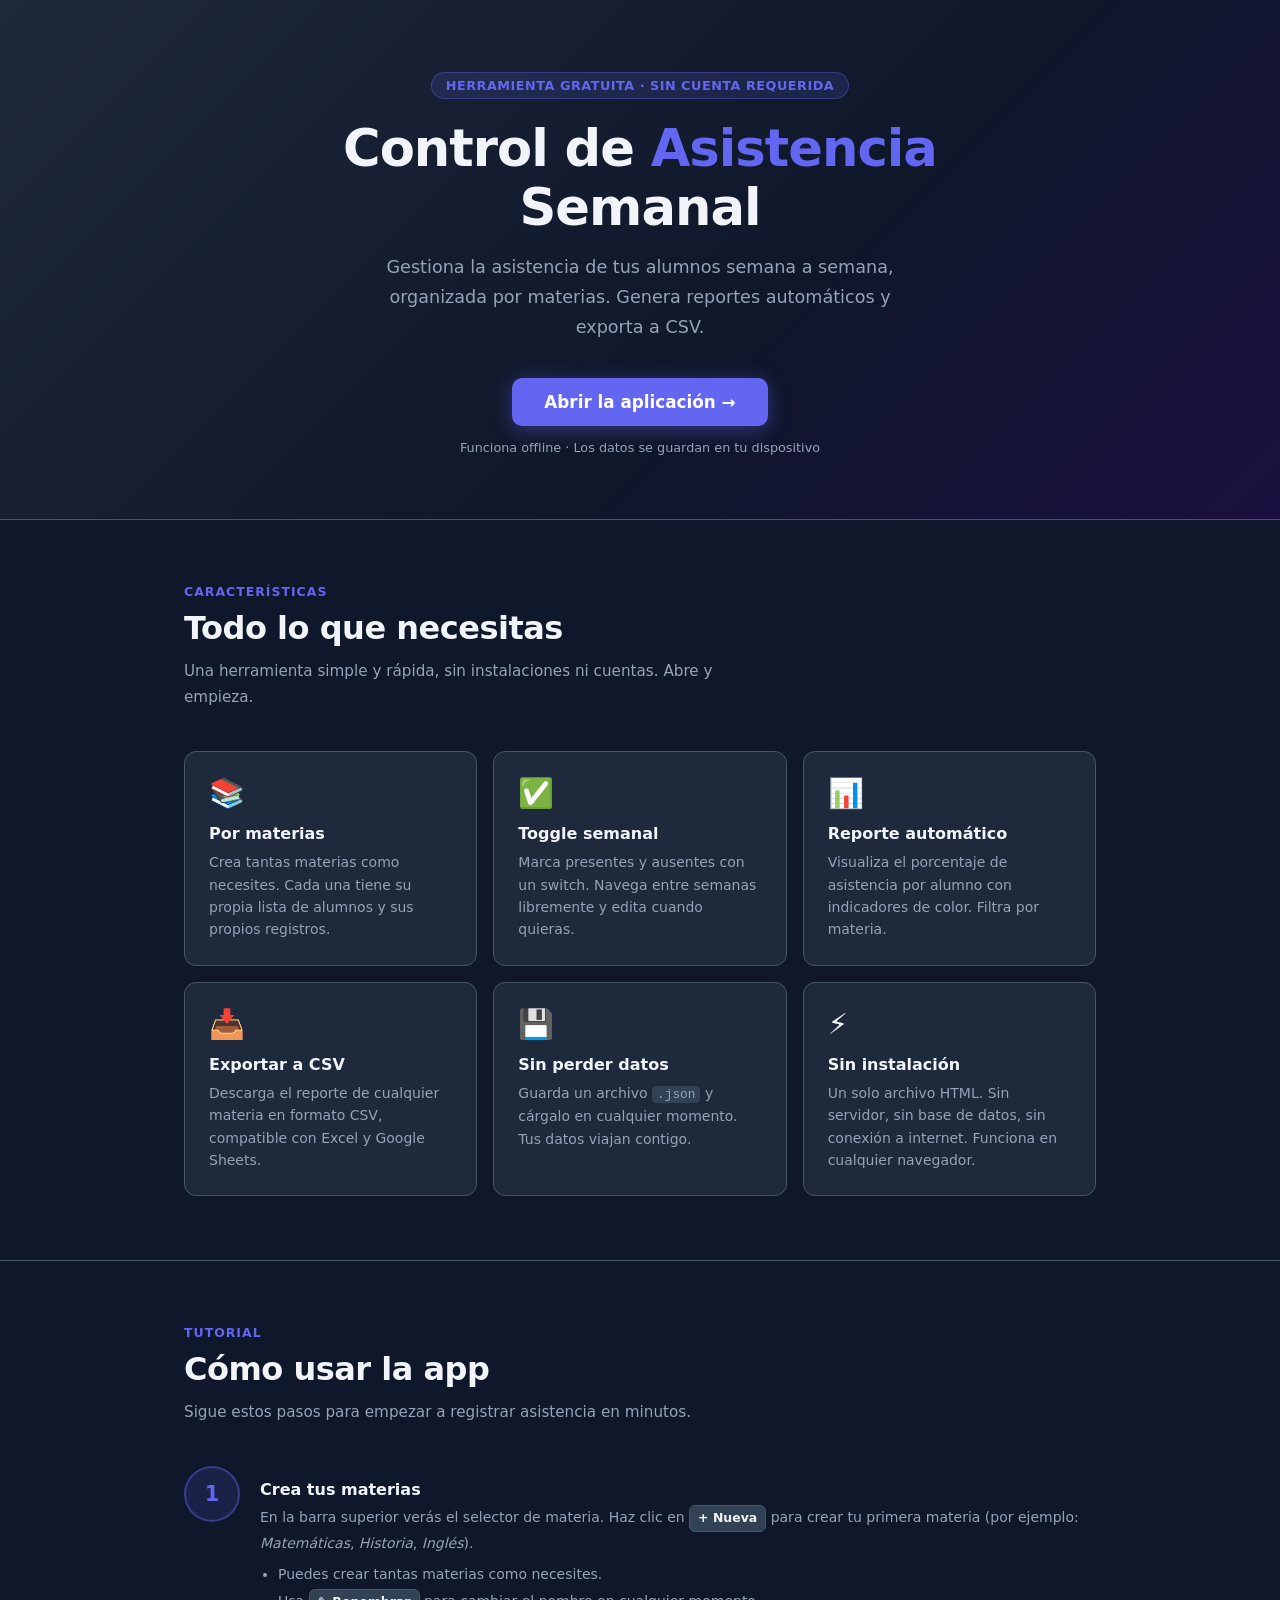
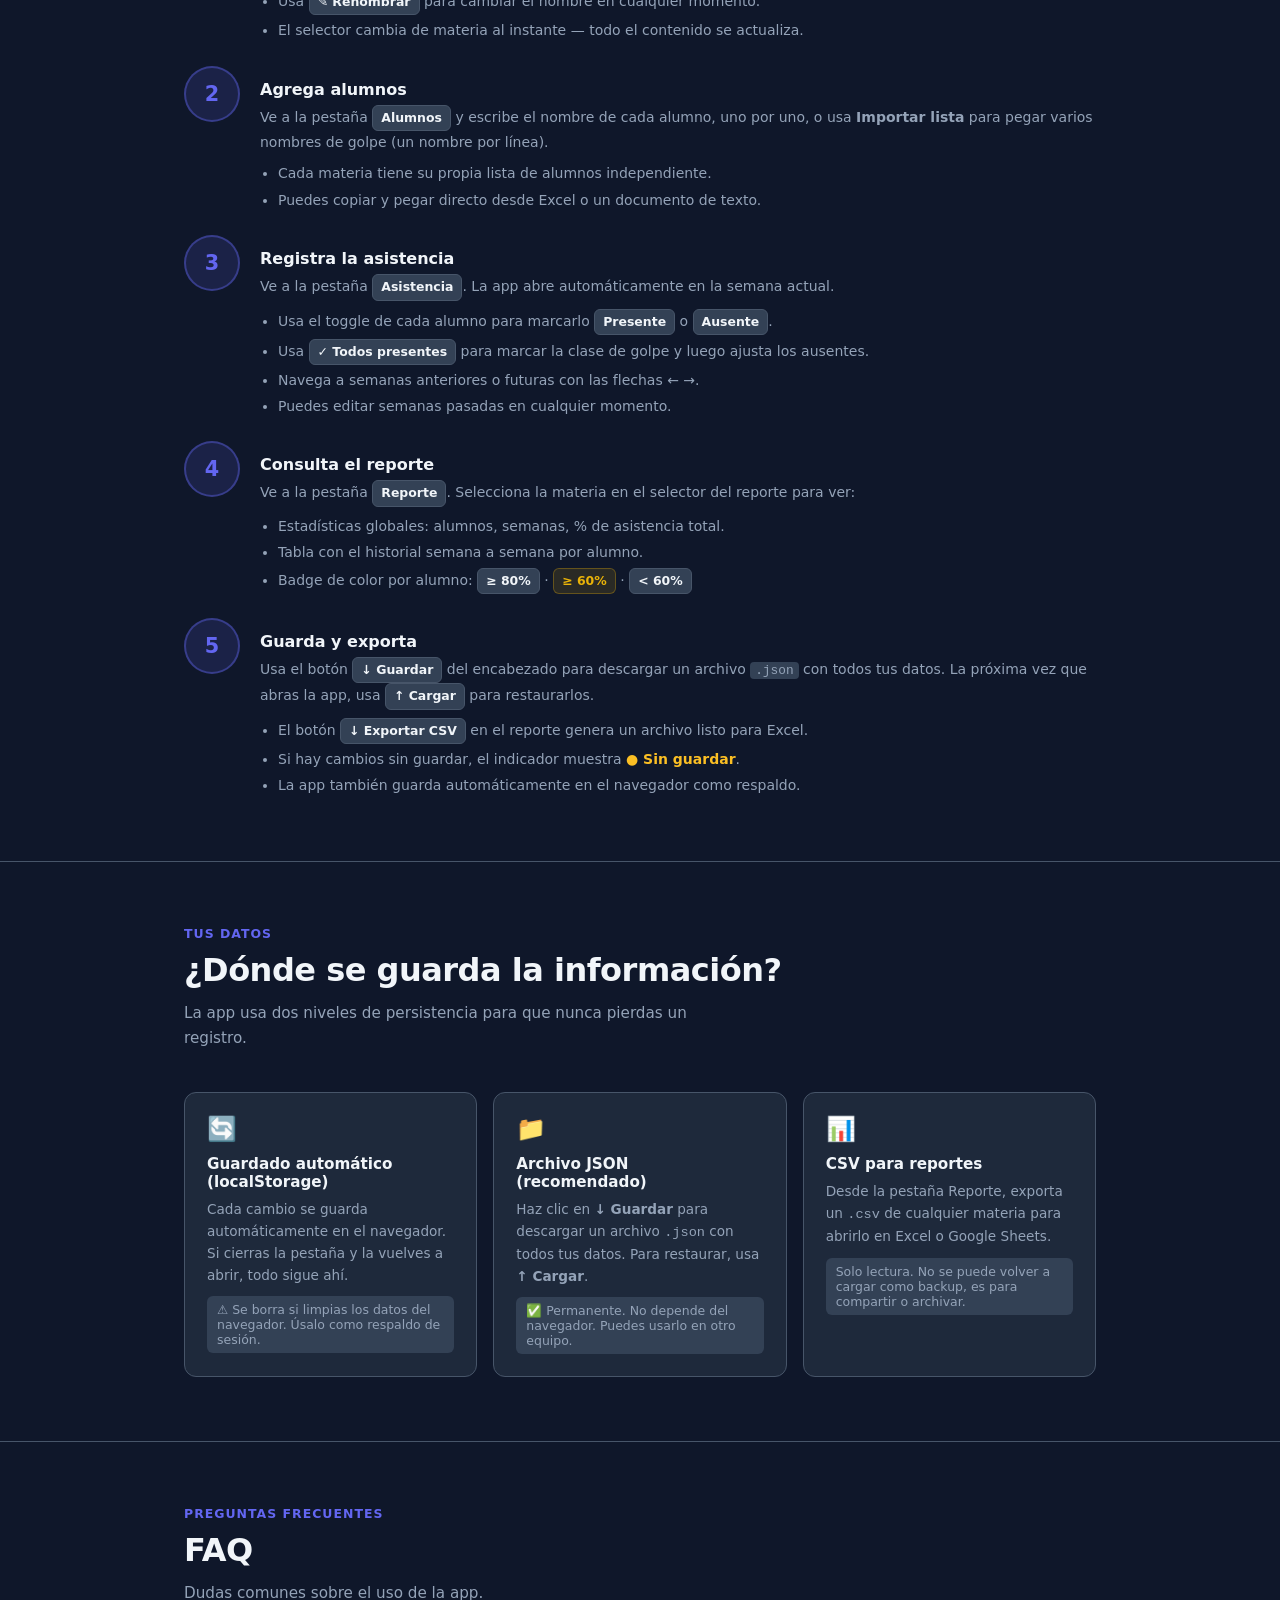
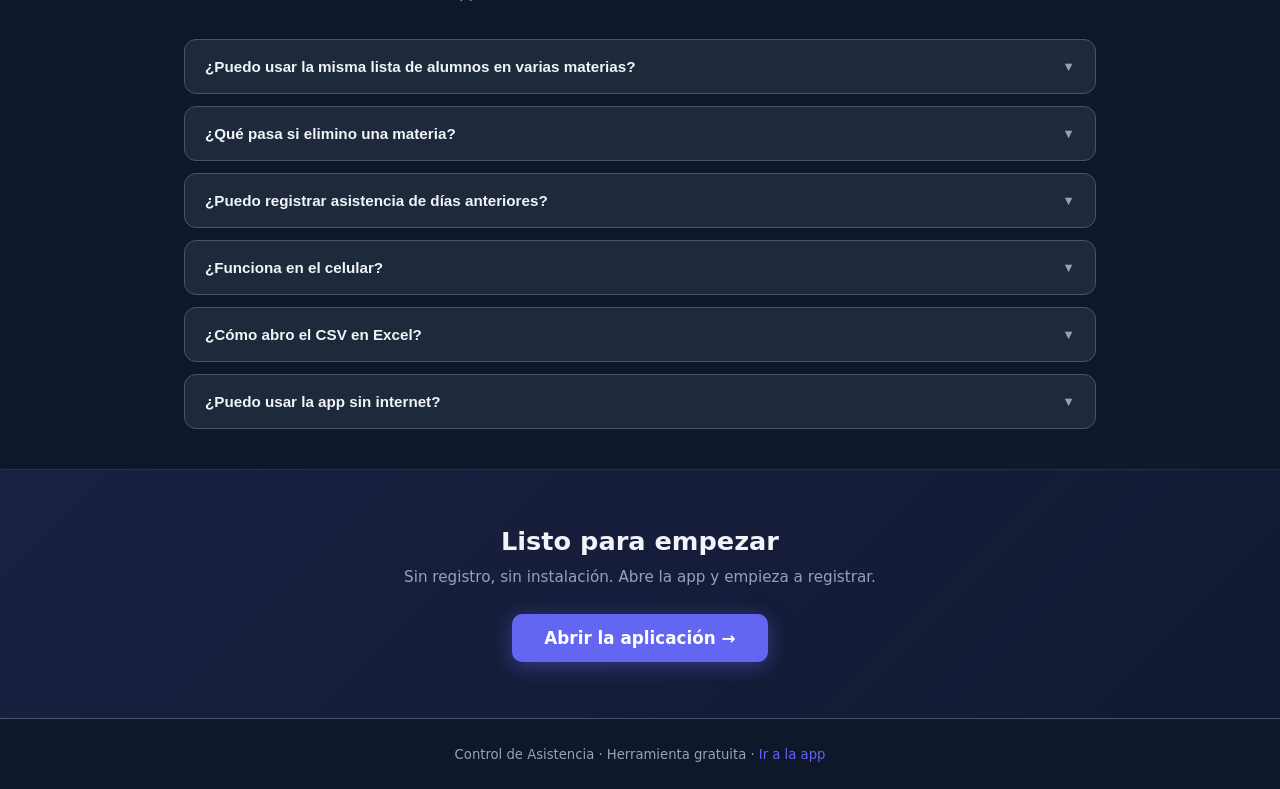
==== index.html @ a4e50aa0 "feat: landing page con tutorial de uso" ====
<!DOCTYPE html>
<html lang="es">
<head>
  <meta charset="UTF-8" />
  <meta name="viewport" content="width=device-width, initial-scale=1.0" />
  <title>Control de Asistencia · Guía de uso</title>
  <style>
    *, *::before, *::after { box-sizing: border-box; margin: 0; padding: 0; }

    :root {
      --bg: #0f172a;
      --surface: #1e293b;
      --surface2: #334155;
      --border: #475569;
      --accent: #6366f1;
      --accent-hover: #818cf8;
      --present: #22c55e;
      --absent: #ef4444;
      --text: #f1f5f9;
      --text-muted: #94a3b8;
      --radius: 12px;
    }

    body {
      font-family: 'Segoe UI', system-ui, sans-serif;
      background: var(--bg);
      color: var(--text);
      min-height: 100vh;
    }

    /* ===== HERO ===== */
    .hero {
      background: linear-gradient(135deg, #1e293b 0%, #0f172a 60%, #1a1040 100%);
      border-bottom: 1px solid var(--border);
      padding: 72px 24px 64px;
      text-align: center;
    }
    .hero-badge {
      display: inline-block;
      background: rgba(99,102,241,.15);
      border: 1px solid rgba(99,102,241,.35);
      color: var(--accent);
      font-size: .8rem;
      font-weight: 700;
      padding: 5px 14px;
      border-radius: 99px;
      letter-spacing: .5px;
      text-transform: uppercase;
      margin-bottom: 20px;
    }
    .hero h1 {
      font-size: clamp(2rem, 5vw, 3.2rem);
      font-weight: 800;
      letter-spacing: -1px;
      line-height: 1.15;
      margin-bottom: 16px;
    }
    .hero h1 span { color: var(--accent); }
    .hero p {
      font-size: 1.1rem;
      color: var(--text-muted);
      max-width: 540px;
      margin: 0 auto 36px;
      line-height: 1.7;
    }
    .hero-cta {
      display: inline-flex;
      align-items: center;
      gap: 10px;
      background: var(--accent);
      color: #fff;
      font-size: 1.05rem;
      font-weight: 700;
      padding: 14px 32px;
      border-radius: 10px;
      text-decoration: none;
      transition: background .15s, transform .15s;
      box-shadow: 0 4px 20px rgba(99,102,241,.4);
    }
    .hero-cta:hover { background: var(--accent-hover); transform: translateY(-2px); }
    .hero-sub {
      display: block;
      margin-top: 14px;
      font-size: .8rem;
      color: var(--text-muted);
    }

    /* ===== FEATURES ===== */
    .section {
      max-width: 960px;
      margin: 0 auto;
      padding: 64px 24px;
    }
    .section-label {
      font-size: .78rem;
      font-weight: 700;
      color: var(--accent);
      text-transform: uppercase;
      letter-spacing: 1px;
      margin-bottom: 10px;
    }
    .section h2 {
      font-size: clamp(1.4rem, 3vw, 2rem);
      font-weight: 800;
      letter-spacing: -.5px;
      margin-bottom: 12px;
    }
    .section > p {
      color: var(--text-muted);
      font-size: .95rem;
      max-width: 560px;
      line-height: 1.7;
      margin-bottom: 40px;
    }

    .features-grid {
      display: grid;
      grid-template-columns: repeat(auto-fit, minmax(260px, 1fr));
      gap: 16px;
    }
    .feature-card {
      background: var(--surface);
      border: 1px solid var(--border);
      border-radius: var(--radius);
      padding: 24px;
      transition: border-color .2s, transform .2s;
    }
    .feature-card:hover { border-color: var(--accent); transform: translateY(-3px); }
    .feature-icon {
      font-size: 1.8rem;
      margin-bottom: 14px;
    }
    .feature-card h3 { font-size: 1rem; font-weight: 700; margin-bottom: 8px; }
    .feature-card p  { font-size: .875rem; color: var(--text-muted); line-height: 1.6; }

    /* ===== TUTORIAL STEPS ===== */
    .divider {
      border: none;
      border-top: 1px solid var(--border);
    }
    .steps { display: flex; flex-direction: column; gap: 24px; }
    .step {
      display: grid;
      grid-template-columns: 56px 1fr;
      gap: 20px;
      align-items: start;
    }
    .step-num {
      width: 56px;
      height: 56px;
      border-radius: 50%;
      background: rgba(99,102,241,.15);
      border: 2px solid rgba(99,102,241,.4);
      display: flex;
      align-items: center;
      justify-content: center;
      font-size: 1.3rem;
      font-weight: 800;
      color: var(--accent);
      flex-shrink: 0;
    }
    .step-content h3 { font-size: 1rem; font-weight: 700; margin-bottom: 6px; padding-top: 14px; }
    .step-content p  { font-size: .875rem; color: var(--text-muted); line-height: 1.65; }
    .step-content ul { margin-top: 8px; padding-left: 18px; display: flex; flex-direction: column; gap: 4px; }
    .step-content li { font-size: .875rem; color: var(--text-muted); line-height: 1.6; }
    .step-content .tag {
      display: inline-block;
      background: var(--surface2);
      border: 1px solid var(--border);
      border-radius: 6px;
      padding: 2px 8px;
      font-size: .78rem;
      font-weight: 700;
      color: var(--text);
    }
    .tag-green  { background: rgba(34,197,94,.12);  border-color: rgba(34,197,94,.3);  color: var(--present); }
    .tag-red    { background: rgba(239,68,68,.12);  border-color: rgba(239,68,68,.3);  color: var(--absent); }
    .tag-purple { background: rgba(99,102,241,.12); border-color: rgba(99,102,241,.3); color: var(--accent); }

    /* ===== PERSISTENCIA ===== */
    .persist-grid {
      display: grid;
      grid-template-columns: repeat(auto-fit, minmax(240px, 1fr));
      gap: 16px;
      margin-top: 0;
    }
    .persist-card {
      background: var(--surface);
      border: 1px solid var(--border);
      border-radius: var(--radius);
      padding: 22px;
    }
    .persist-card .icon { font-size: 1.5rem; margin-bottom: 12px; }
    .persist-card h3 { font-size: .95rem; font-weight: 700; margin-bottom: 8px; }
    .persist-card p  { font-size: .85rem; color: var(--text-muted); line-height: 1.6; }
    .persist-card .note {
      margin-top: 10px;
      font-size: .78rem;
      color: var(--text-muted);
      background: var(--surface2);
      border-radius: 6px;
      padding: 6px 10px;
    }

    /* ===== FAQ ===== */
    .faq { display: flex; flex-direction: column; gap: 12px; }
    .faq-item {
      background: var(--surface);
      border: 1px solid var(--border);
      border-radius: var(--radius);
      overflow: hidden;
    }
    .faq-q {
      width: 100%;
      background: none;
      border: none;
      color: var(--text);
      font-size: .95rem;
      font-weight: 600;
      padding: 18px 20px;
      text-align: left;
      cursor: pointer;
      display: flex;
      justify-content: space-between;
      align-items: center;
      gap: 12px;
    }
    .faq-q:hover { background: var(--surface2); }
    .faq-q .arrow { color: var(--text-muted); font-size: .8rem; transition: transform .2s; flex-shrink: 0; }
    .faq-item.open .faq-q .arrow { transform: rotate(180deg); }
    .faq-a {
      display: none;
      padding: 0 20px 18px;
      font-size: .875rem;
      color: var(--text-muted);
      line-height: 1.7;
      border-top: 1px solid var(--border);
      padding-top: 14px;
    }
    .faq-item.open .faq-a { display: block; }

    /* ===== FOOTER ===== */
    footer {
      border-top: 1px solid var(--border);
      padding: 28px 24px;
      text-align: center;
      font-size: .825rem;
      color: var(--text-muted);
    }
    footer a { color: var(--accent); text-decoration: none; }
    footer a:hover { text-decoration: underline; }

    /* ===== CTA BOTTOM ===== */
    .cta-bottom {
      background: linear-gradient(135deg, rgba(99,102,241,.12) 0%, rgba(99,102,241,.04) 100%);
      border-top: 1px solid rgba(99,102,241,.2);
      padding: 56px 24px;
      text-align: center;
    }
    .cta-bottom h2 { font-size: 1.6rem; font-weight: 800; margin-bottom: 12px; }
    .cta-bottom p  { color: var(--text-muted); margin-bottom: 28px; font-size: .95rem; }

    @media (max-width: 600px) {
      .step { grid-template-columns: 44px 1fr; gap: 14px; }
      .step-num { width: 44px; height: 44px; font-size: 1.1rem; }
    }
  </style>
</head>
<body>

<!-- ===== HERO ===== -->
<section class="hero">
  <div class="hero-badge">Herramienta gratuita · Sin cuenta requerida</div>
  <h1>Control de <span>Asistencia</span><br>Semanal</h1>
  <p>Gestiona la asistencia de tus alumnos semana a semana, organizada por materias. Genera reportes automáticos y exporta a CSV.</p>
  <a href="asistencia.html" class="hero-cta">
    Abrir la aplicación →
  </a>
  <span class="hero-sub">Funciona offline · Los datos se guardan en tu dispositivo</span>
</section>

<!-- ===== CARACTERÍSTICAS ===== -->
<section class="section">
  <div class="section-label">Características</div>
  <h2>Todo lo que necesitas</h2>
  <p>Una herramienta simple y rápida, sin instalaciones ni cuentas. Abre y empieza.</p>

  <div class="features-grid">
    <div class="feature-card">
      <div class="feature-icon">📚</div>
      <h3>Por materias</h3>
      <p>Crea tantas materias como necesites. Cada una tiene su propia lista de alumnos y sus propios registros.</p>
    </div>
    <div class="feature-card">
      <div class="feature-icon">✅</div>
      <h3>Toggle semanal</h3>
      <p>Marca presentes y ausentes con un switch. Navega entre semanas libremente y edita cuando quieras.</p>
    </div>
    <div class="feature-card">
      <div class="feature-icon">📊</div>
      <h3>Reporte automático</h3>
      <p>Visualiza el porcentaje de asistencia por alumno con indicadores de color. Filtra por materia.</p>
    </div>
    <div class="feature-card">
      <div class="feature-icon">📥</div>
      <h3>Exportar a CSV</h3>
      <p>Descarga el reporte de cualquier materia en formato CSV, compatible con Excel y Google Sheets.</p>
    </div>
    <div class="feature-card">
      <div class="feature-icon">💾</div>
      <h3>Sin perder datos</h3>
      <p>Guarda un archivo <code style="font-size:.8rem;background:var(--surface2);padding:1px 5px;border-radius:4px">.json</code> y cárgalo en cualquier momento. Tus datos viajan contigo.</p>
    </div>
    <div class="feature-card">
      <div class="feature-icon">⚡</div>
      <h3>Sin instalación</h3>
      <p>Un solo archivo HTML. Sin servidor, sin base de datos, sin conexión a internet. Funciona en cualquier navegador.</p>
    </div>
  </div>
</section>

<hr class="divider" />

<!-- ===== TUTORIAL ===== -->
<section class="section">
  <div class="section-label">Tutorial</div>
  <h2>Cómo usar la app</h2>
  <p>Sigue estos pasos para empezar a registrar asistencia en minutos.</p>

  <div class="steps">

    <div class="step">
      <div class="step-num">1</div>
      <div class="step-content">
        <h3>Crea tus materias</h3>
        <p>
          En la barra superior verás el selector de materia. Haz clic en
          <span class="tag tag-purple">+ Nueva</span> para crear tu primera materia
          (por ejemplo: <em>Matemáticas</em>, <em>Historia</em>, <em>Inglés</em>).
        </p>
        <ul>
          <li>Puedes crear tantas materias como necesites.</li>
          <li>Usa <span class="tag">✎ Renombrar</span> para cambiar el nombre en cualquier momento.</li>
          <li>El selector cambia de materia al instante — todo el contenido se actualiza.</li>
        </ul>
      </div>
    </div>

    <div class="step">
      <div class="step-num">2</div>
      <div class="step-content">
        <h3>Agrega alumnos</h3>
        <p>
          Ve a la pestaña <span class="tag">Alumnos</span> y escribe el nombre de
          cada alumno, uno por uno, o usa <strong>Importar lista</strong> para
          pegar varios nombres de golpe (un nombre por línea).
        </p>
        <ul>
          <li>Cada materia tiene su propia lista de alumnos independiente.</li>
          <li>Puedes copiar y pegar directo desde Excel o un documento de texto.</li>
        </ul>
      </div>
    </div>

    <div class="step">
      <div class="step-num">3</div>
      <div class="step-content">
        <h3>Registra la asistencia</h3>
        <p>
          Ve a la pestaña <span class="tag">Asistencia</span>. La app abre
          automáticamente en la semana actual.
        </p>
        <ul>
          <li>Usa el toggle de cada alumno para marcarlo <span class="tag tag-green">Presente</span> o <span class="tag tag-red">Ausente</span>.</li>
          <li>Usa <span class="tag tag-green">✓ Todos presentes</span> para marcar la clase de golpe y luego ajusta los ausentes.</li>
          <li>Navega a semanas anteriores o futuras con las flechas ← →.</li>
          <li>Puedes editar semanas pasadas en cualquier momento.</li>
        </ul>
      </div>
    </div>

    <div class="step">
      <div class="step-num">4</div>
      <div class="step-content">
        <h3>Consulta el reporte</h3>
        <p>
          Ve a la pestaña <span class="tag">Reporte</span>. Selecciona la materia
          en el selector del reporte para ver:
        </p>
        <ul>
          <li>Estadísticas globales: alumnos, semanas, % de asistencia total.</li>
          <li>Tabla con el historial semana a semana por alumno.</li>
          <li>Badge de color por alumno: <span class="tag tag-green">≥ 80%</span> · <span class="tag" style="background:rgba(234,179,8,.12);border-color:rgba(234,179,8,.3);color:#eab308">≥ 60%</span> · <span class="tag tag-red">&lt; 60%</span></li>
        </ul>
      </div>
    </div>

    <div class="step">
      <div class="step-num">5</div>
      <div class="step-content">
        <h3>Guarda y exporta</h3>
        <p>
          Usa el botón <span class="tag">↓ Guardar</span> del encabezado para
          descargar un archivo <code style="font-size:.8rem;background:var(--surface2);padding:1px 5px;border-radius:4px">.json</code>
          con todos tus datos. La próxima vez que abras la app, usa
          <span class="tag">↑ Cargar</span> para restaurarlos.
        </p>
        <ul>
          <li>El botón <span class="tag">↓ Exportar CSV</span> en el reporte genera un archivo listo para Excel.</li>
          <li>Si hay cambios sin guardar, el indicador muestra <span style="color:#fbbf24;font-weight:700">● Sin guardar</span>.</li>
          <li>La app también guarda automáticamente en el navegador como respaldo.</li>
        </ul>
      </div>
    </div>

  </div>
</section>

<hr class="divider" />

<!-- ===== PERSISTENCIA ===== -->
<section class="section">
  <div class="section-label">Tus datos</div>
  <h2>¿Dónde se guarda la información?</h2>
  <p>La app usa dos niveles de persistencia para que nunca pierdas un registro.</p>

  <div class="persist-grid">
    <div class="persist-card">
      <div class="icon">🔄</div>
      <h3>Guardado automático (localStorage)</h3>
      <p>Cada cambio se guarda automáticamente en el navegador. Si cierras la pestaña y la vuelves a abrir, todo sigue ahí.</p>
      <div class="note">⚠️ Se borra si limpias los datos del navegador. Úsalo como respaldo de sesión.</div>
    </div>
    <div class="persist-card">
      <div class="icon">📁</div>
      <h3>Archivo JSON (recomendado)</h3>
      <p>Haz clic en <strong>↓ Guardar</strong> para descargar un archivo <code>.json</code> con todos tus datos. Para restaurar, usa <strong>↑ Cargar</strong>.</p>
      <div class="note">✅ Permanente. No depende del navegador. Puedes usarlo en otro equipo.</div>
    </div>
    <div class="persist-card">
      <div class="icon">📊</div>
      <h3>CSV para reportes</h3>
      <p>Desde la pestaña Reporte, exporta un <code>.csv</code> de cualquier materia para abrirlo en Excel o Google Sheets.</p>
      <div class="note">Solo lectura. No se puede volver a cargar como backup, es para compartir o archivar.</div>
    </div>
  </div>
</section>

<hr class="divider" />

<!-- ===== FAQ ===== -->
<section class="section" style="padding-bottom:40px">
  <div class="section-label">Preguntas frecuentes</div>
  <h2>FAQ</h2>
  <p style="margin-bottom:32px">Dudas comunes sobre el uso de la app.</p>

  <div class="faq">
    <div class="faq-item">
      <button class="faq-q" onclick="toggleFaq(this)">
        ¿Puedo usar la misma lista de alumnos en varias materias?
        <span class="arrow">▼</span>
      </button>
      <div class="faq-a">
        No automáticamente, pero puedes copiar la lista: en la materia original ve a <strong>Alumnos</strong>, copia todos los nombres, cambia de materia y usa <strong>Importar lista</strong> para pegarlos.
      </div>
    </div>
    <div class="faq-item">
      <button class="faq-q" onclick="toggleFaq(this)">
        ¿Qué pasa si elimino una materia?
        <span class="arrow">▼</span>
      </button>
      <div class="faq-a">
        Se elimina permanentemente con todos sus alumnos y registros de asistencia. La app siempre pide confirmación antes de eliminar. Asegúrate de exportar el CSV antes si necesitas guardar los datos.
      </div>
    </div>
    <div class="faq-item">
      <button class="faq-q" onclick="toggleFaq(this)">
        ¿Puedo registrar asistencia de días anteriores?
        <span class="arrow">▼</span>
      </button>
      <div class="faq-a">
        Sí. Usa las flechas ← → para navegar a cualquier semana pasada o futura, o usa el selector de fecha <strong>"Ir a semana"</strong> para saltar directamente.
      </div>
    </div>
    <div class="faq-item">
      <button class="faq-q" onclick="toggleFaq(this)">
        ¿Funciona en el celular?
        <span class="arrow">▼</span>
      </button>
      <div class="faq-a">
        Sí, el diseño es responsivo y funciona en navegadores móviles. Para mejor experiencia se recomienda usarla en escritorio.
      </div>
    </div>
    <div class="faq-item">
      <button class="faq-q" onclick="toggleFaq(this)">
        ¿Cómo abro el CSV en Excel?
        <span class="arrow">▼</span>
      </button>
      <div class="faq-a">
        El CSV se exporta con codificación UTF-8 con BOM, que Excel detecta automáticamente. Solo abre el archivo descargado con Excel o arrástralo a una hoja de Google Sheets.
      </div>
    </div>
    <div class="faq-item">
      <button class="faq-q" onclick="toggleFaq(this)">
        ¿Puedo usar la app sin internet?
        <span class="arrow">▼</span>
      </button>
      <div class="faq-a">
        Sí. Una vez que cargues la página, funciona completamente offline. También puedes descargar el archivo <code>asistencia.html</code> y abrirlo directamente desde tu computadora sin necesidad de internet.
      </div>
    </div>
  </div>
</section>

<!-- ===== CTA BOTTOM ===== -->
<div class="cta-bottom">
  <h2>Listo para empezar</h2>
  <p>Sin registro, sin instalación. Abre la app y empieza a registrar.</p>
  <a href="asistencia.html" class="hero-cta">
    Abrir la aplicación →
  </a>
</div>

<!-- ===== FOOTER ===== -->
<footer>
  <p>Control de Asistencia · Herramienta gratuita · <a href="asistencia.html">Ir a la app</a></p>
</footer>

<script>
  function toggleFaq(btn) {
    btn.closest('.faq-item').classList.toggle('open');
  }
</script>
</body>
</html>
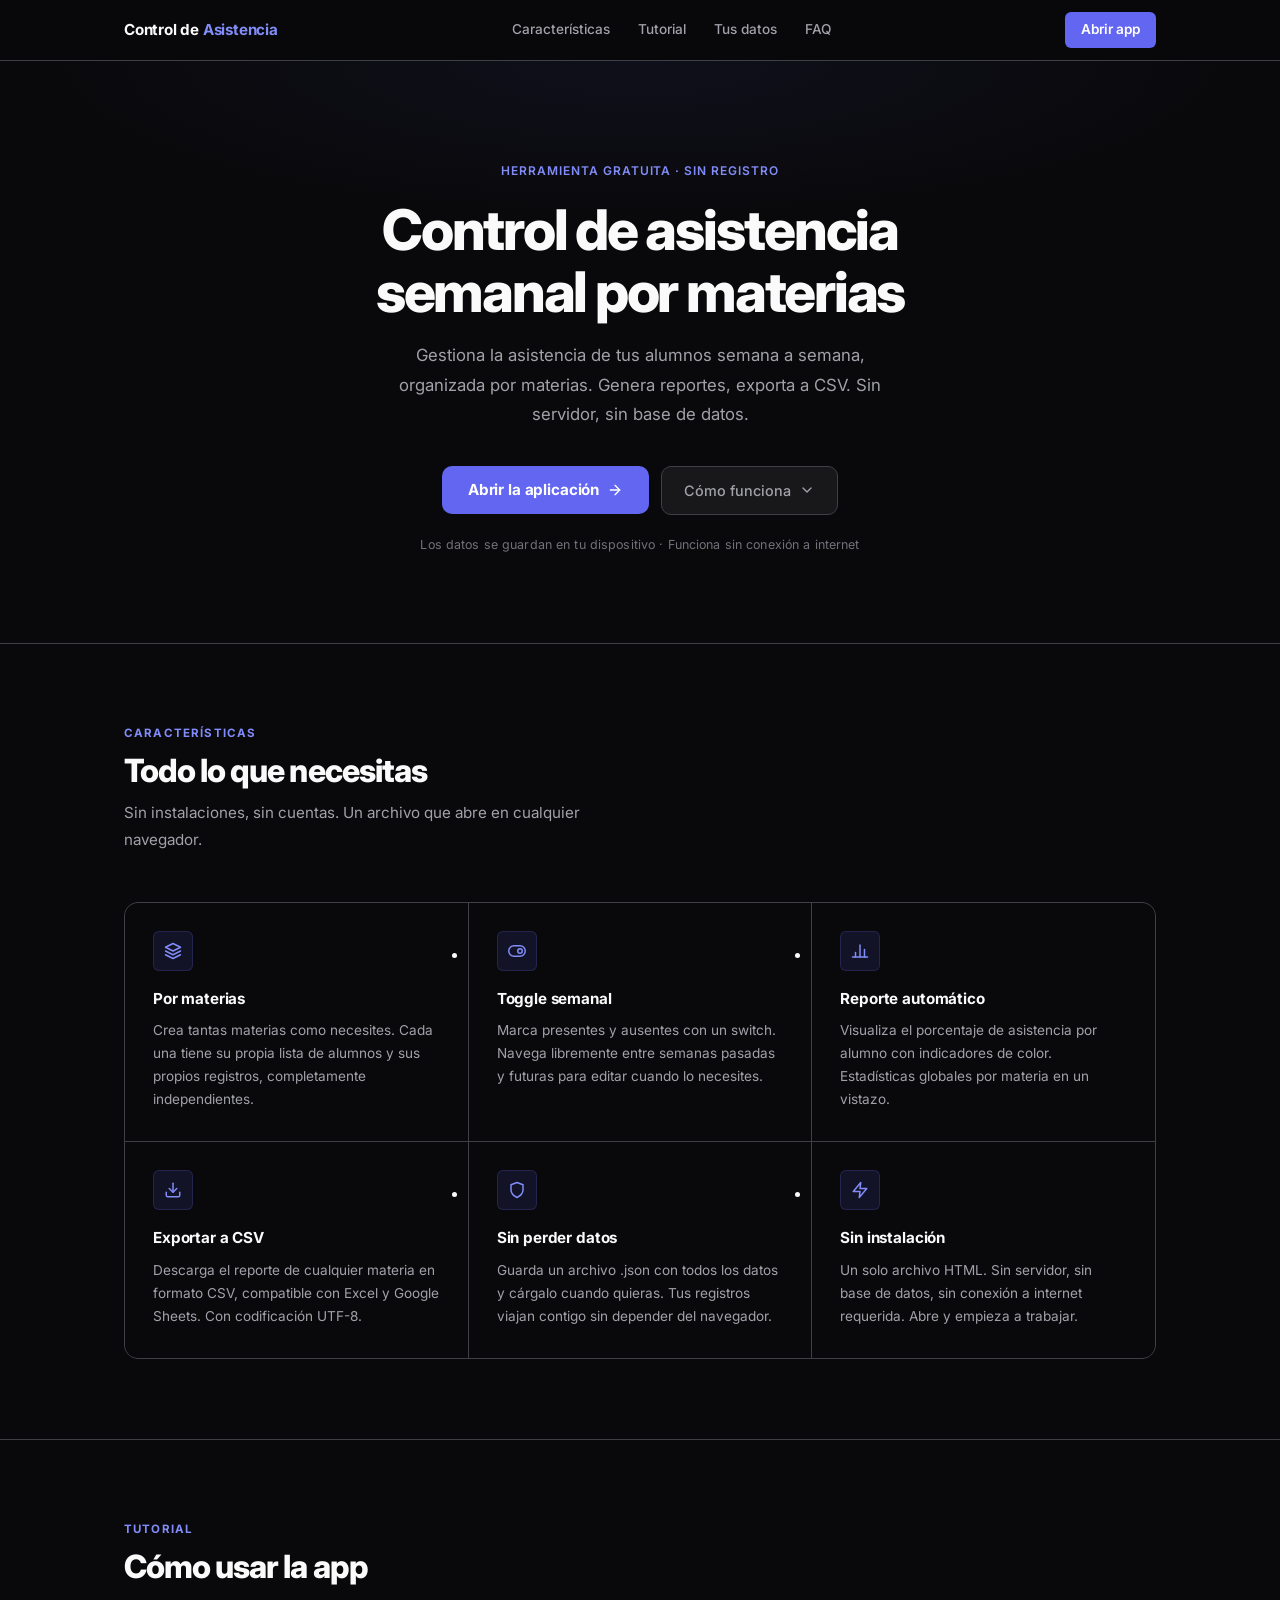
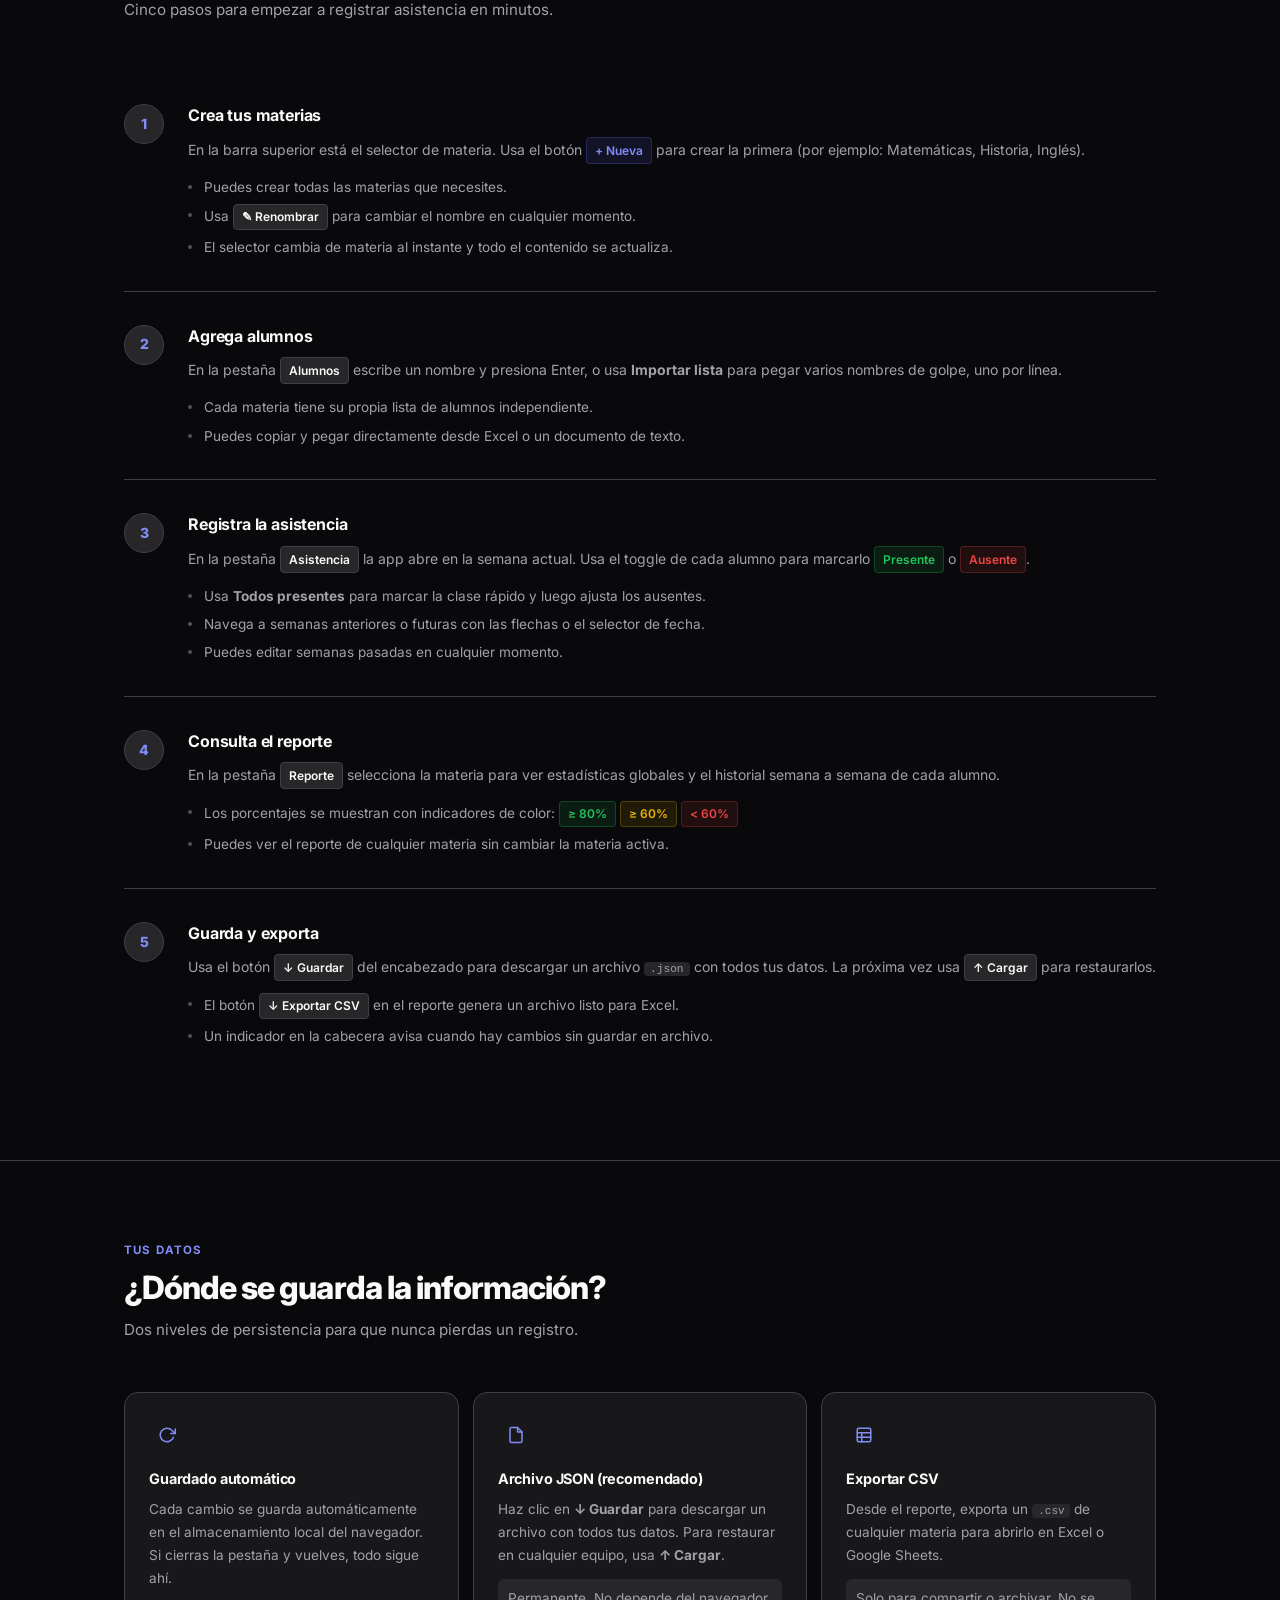
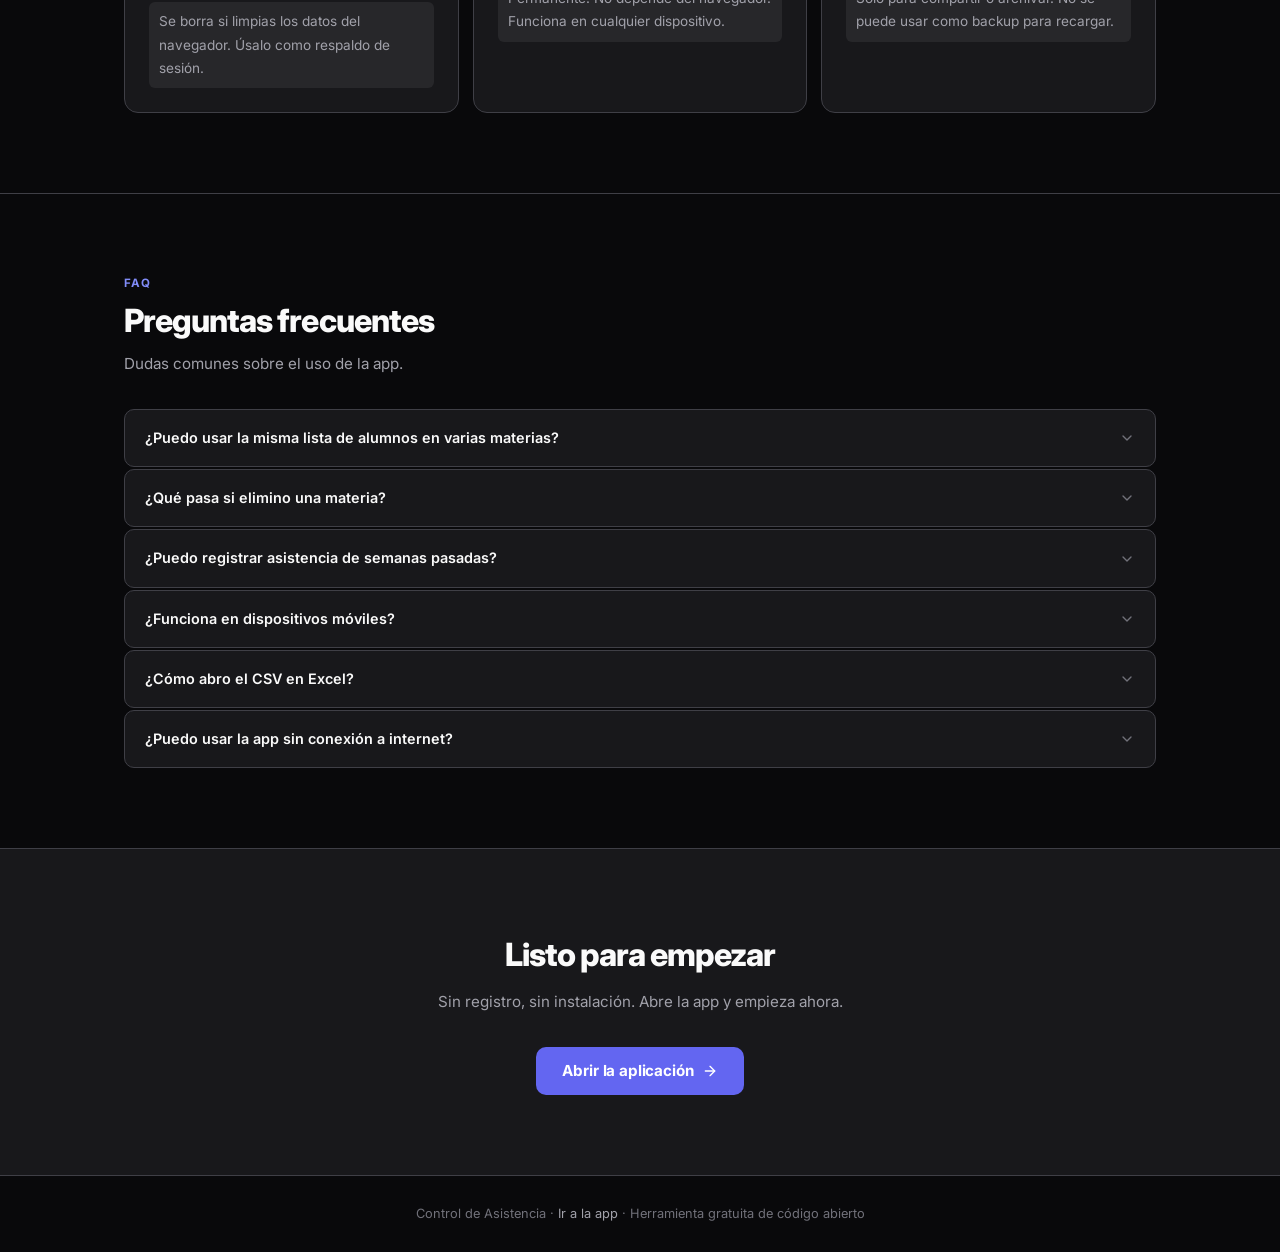
==== commit 4cc38095: "redesign: landing page con tipografía Inter, iconos SVG y accesibilidad WCAG" ====
--- a/index.html
+++ b/index.html
@@ -3,211 +3,403 @@
 <head>
   <meta charset="UTF-8" />
   <meta name="viewport" content="width=device-width, initial-scale=1.0" />
-  <title>Control de Asistencia · Guía de uso</title>
+  <meta name="description" content="Gestiona la asistencia de tus alumnos semana a semana por materias. Genera reportes automáticos y exporta a CSV. Sin registro, sin instalación." />
+  <title>Control de Asistencia · Gestión semanal por materias</title>
+
+  <link rel="preconnect" href="https://fonts.googleapis.com" />
+  <link rel="preconnect" href="https://fonts.gstatic.com" crossorigin />
+  <link href="https://fonts.googleapis.com/css2?family=Inter:wght@400;500;600;700;800&display=swap" rel="stylesheet" />
+
   <style>
+    /* ─── RESET ─────────────────────────────────────────── */
     *, *::before, *::after { box-sizing: border-box; margin: 0; padding: 0; }
-
+    html { scroll-behavior: smooth; }
+    @media (prefers-reduced-motion: reduce) {
+      html { scroll-behavior: auto; }
+      *, *::before, *::after { transition-duration: 0.01ms !important; animation-duration: 0.01ms !important; }
+    }
+
+    /* ─── TOKENS ─────────────────────────────────────────── */
     :root {
-      --bg: #0f172a;
-      --surface: #1e293b;
-      --surface2: #334155;
-      --border: #475569;
-      --accent: #6366f1;
-      --accent-hover: #818cf8;
-      --present: #22c55e;
-      --absent: #ef4444;
-      --text: #f1f5f9;
-      --text-muted: #94a3b8;
-      --radius: 12px;
-    }
-
+      --bg:         #09090b;
+      --surface:    #18181b;
+      --surface-2:  #27272a;
+      --border:     #3f3f46;
+      --border-2:   #52525b;
+      --accent:     #6366f1;
+      --accent-2:   #818cf8;
+      --accent-dim: rgba(99,102,241,.12);
+      --text:       #fafafa;
+      --text-2:     #a1a1aa;
+      --text-3:     #71717a;
+      --present:    #22c55e;
+      --absent:     #ef4444;
+      --warn:       #eab308;
+      --r-sm:  6px;
+      --r-md: 10px;
+      --r-lg: 14px;
+    }
+
+    /* ─── BASE ────────────────────────────────────────────── */
     body {
-      font-family: 'Segoe UI', system-ui, sans-serif;
+      font-family: 'Inter', -apple-system, BlinkMacSystemFont, 'Segoe UI', sans-serif;
+      -webkit-font-smoothing: antialiased;
+      -moz-osx-font-smoothing: grayscale;
       background: var(--bg);
       color: var(--text);
-      min-height: 100vh;
-    }
-
-    /* ===== HERO ===== */
+      line-height: 1.6;
+    }
+
+    /* ─── SKIP LINK ───────────────────────────────────────── */
+    .skip-link {
+      position: absolute;
+      top: -100%;
+      left: 16px;
+      padding: 10px 18px;
+      background: var(--accent);
+      color: #fff;
+      font-weight: 700;
+      font-size: .875rem;
+      border-radius: var(--r-md);
+      text-decoration: none;
+      z-index: 9999;
+      transition: top .2s;
+    }
+    .skip-link:focus { top: 16px; }
+
+    /* ─── HEADER ──────────────────────────────────────────── */
+    .site-header {
+      position: sticky;
+      top: 0;
+      z-index: 100;
+      background: rgba(9,9,11,.85);
+      backdrop-filter: blur(12px);
+      -webkit-backdrop-filter: blur(12px);
+      border-bottom: 1px solid var(--border);
+    }
+    .header-inner {
+      max-width: 1080px;
+      margin: 0 auto;
+      padding: 0 24px;
+      height: 60px;
+      display: flex;
+      align-items: center;
+      justify-content: space-between;
+      gap: 24px;
+    }
+    .site-logo {
+      font-size: .95rem;
+      font-weight: 700;
+      color: var(--text);
+      text-decoration: none;
+      letter-spacing: -.2px;
+      white-space: nowrap;
+    }
+    .site-logo span { color: var(--accent-2); }
+
+    .site-nav { display: flex; align-items: center; gap: 4px; }
+    .nav-link {
+      font-size: .85rem;
+      font-weight: 500;
+      color: var(--text-2);
+      text-decoration: none;
+      padding: 6px 12px;
+      border-radius: var(--r-sm);
+      transition: color .15s, background .15s;
+    }
+    .nav-link:hover { color: var(--text); background: var(--surface-2); }
+    .nav-link:focus-visible { outline: 2px solid var(--accent); outline-offset: 2px; }
+
+    .header-cta {
+      font-size: .85rem;
+      font-weight: 600;
+      color: #fff;
+      background: var(--accent);
+      text-decoration: none;
+      padding: 7px 16px;
+      border-radius: var(--r-sm);
+      transition: background .15s;
+      white-space: nowrap;
+    }
+    .header-cta:hover { background: var(--accent-2); }
+    .header-cta:focus-visible { outline: 2px solid var(--accent-2); outline-offset: 2px; }
+
+    /* ─── HERO ────────────────────────────────────────────── */
     .hero {
-      background: linear-gradient(135deg, #1e293b 0%, #0f172a 60%, #1a1040 100%);
+      /* Subtle radial tint — barely perceptible */
+      background: radial-gradient(ellipse 70% 40% at 50% 0%, rgba(99,102,241,.07) 0%, transparent 70%);
       border-bottom: 1px solid var(--border);
-      padding: 72px 24px 64px;
+      padding: 96px 24px 88px;
       text-align: center;
     }
-    .hero-badge {
+    .hero-eyebrow {
       display: inline-block;
-      background: rgba(99,102,241,.15);
-      border: 1px solid rgba(99,102,241,.35);
-      color: var(--accent);
-      font-size: .8rem;
-      font-weight: 700;
-      padding: 5px 14px;
-      border-radius: 99px;
-      letter-spacing: .5px;
+      font-size: .75rem;
+      font-weight: 600;
+      letter-spacing: .08em;
       text-transform: uppercase;
+      color: var(--accent-2);
       margin-bottom: 20px;
     }
     .hero h1 {
-      font-size: clamp(2rem, 5vw, 3.2rem);
+      font-size: clamp(2.2rem, 5.5vw, 3.5rem);
       font-weight: 800;
-      letter-spacing: -1px;
-      line-height: 1.15;
-      margin-bottom: 16px;
-    }
-    .hero h1 span { color: var(--accent); }
-    .hero p {
-      font-size: 1.1rem;
-      color: var(--text-muted);
-      max-width: 540px;
+      letter-spacing: -.04em;
+      line-height: 1.1;
+      margin-bottom: 18px;
+      color: var(--text);
+    }
+    .hero-desc {
+      font-size: 1.05rem;
+      color: var(--text-2);
+      line-height: 1.75;
+      max-width: 500px;
       margin: 0 auto 36px;
-      line-height: 1.7;
-    }
-    .hero-cta {
+    }
+    .hero-actions { display: flex; align-items: center; justify-content: center; gap: 12px; flex-wrap: wrap; }
+    .btn-primary {
       display: inline-flex;
       align-items: center;
-      gap: 10px;
+      gap: 8px;
+      font-size: .95rem;
+      font-weight: 700;
+      color: #fff;
       background: var(--accent);
-      color: #fff;
-      font-size: 1.05rem;
+      text-decoration: none;
+      padding: 12px 26px;
+      border-radius: var(--r-md);
+      transition: background .15s, transform .15s;
+      letter-spacing: -.01em;
+    }
+    .btn-primary:hover { background: var(--accent-2); transform: translateY(-1px); }
+    .btn-primary:focus-visible { outline: 2px solid var(--accent-2); outline-offset: 3px; }
+    .btn-secondary {
+      display: inline-flex;
+      align-items: center;
+      gap: 8px;
+      font-size: .9rem;
+      font-weight: 500;
+      color: var(--text-2);
+      background: var(--surface);
+      border: 1px solid var(--border);
+      text-decoration: none;
+      padding: 12px 22px;
+      border-radius: var(--r-md);
+      transition: color .15s, border-color .15s, background .15s;
+    }
+    .btn-secondary:hover { color: var(--text); border-color: var(--border-2); background: var(--surface-2); }
+    .btn-secondary:focus-visible { outline: 2px solid var(--accent); outline-offset: 3px; }
+    .hero-note {
+      margin-top: 20px;
+      font-size: .78rem;
+      color: var(--text-3);
+      letter-spacing: .01em;
+    }
+
+    /* ─── SECTION WRAPPER ─────────────────────────────────── */
+    .section {
+      max-width: 1080px;
+      margin: 0 auto;
+      padding: 80px 24px;
+    }
+    .section-label {
+      font-size: .72rem;
       font-weight: 700;
-      padding: 14px 32px;
-      border-radius: 10px;
-      text-decoration: none;
-      transition: background .15s, transform .15s;
-      box-shadow: 0 4px 20px rgba(99,102,241,.4);
-    }
-    .hero-cta:hover { background: var(--accent-hover); transform: translateY(-2px); }
-    .hero-sub {
-      display: block;
-      margin-top: 14px;
-      font-size: .8rem;
-      color: var(--text-muted);
-    }
-
-    /* ===== FEATURES ===== */
-    .section {
-      max-width: 960px;
-      margin: 0 auto;
-      padding: 64px 24px;
-    }
-    .section-label {
-      font-size: .78rem;
-      font-weight: 700;
-      color: var(--accent);
+      letter-spacing: .1em;
       text-transform: uppercase;
-      letter-spacing: 1px;
+      color: var(--accent-2);
       margin-bottom: 10px;
     }
-    .section h2 {
-      font-size: clamp(1.4rem, 3vw, 2rem);
+    .section-title {
+      font-size: clamp(1.5rem, 3vw, 2rem);
       font-weight: 800;
-      letter-spacing: -.5px;
-      margin-bottom: 12px;
-    }
-    .section > p {
-      color: var(--text-muted);
+      letter-spacing: -.03em;
+      line-height: 1.2;
+      color: var(--text);
+      margin-bottom: 10px;
+    }
+    .section-body {
       font-size: .95rem;
-      max-width: 560px;
-      line-height: 1.7;
-      margin-bottom: 40px;
-    }
-
+      color: var(--text-2);
+      max-width: 520px;
+      line-height: 1.75;
+      margin-bottom: 48px;
+    }
+    hr.divider { border: none; border-top: 1px solid var(--border); }
+
+    /* ─── FEATURES GRID ───────────────────────────────────── */
     .features-grid {
       display: grid;
-      grid-template-columns: repeat(auto-fit, minmax(260px, 1fr));
-      gap: 16px;
+      grid-template-columns: repeat(auto-fit, minmax(280px, 1fr));
+      gap: 1px;
+      background: var(--border);
+      border: 1px solid var(--border);
+      border-radius: var(--r-lg);
+      overflow: hidden;
     }
     .feature-card {
-      background: var(--surface);
-      border: 1px solid var(--border);
-      border-radius: var(--radius);
-      padding: 24px;
-      transition: border-color .2s, transform .2s;
-    }
-    .feature-card:hover { border-color: var(--accent); transform: translateY(-3px); }
+      background: var(--bg);
+      padding: 28px 28px 30px;
+      transition: background .2s;
+    }
+    .feature-card:hover { background: var(--surface); }
     .feature-icon {
-      font-size: 1.8rem;
-      margin-bottom: 14px;
-    }
-    .feature-card h3 { font-size: 1rem; font-weight: 700; margin-bottom: 8px; }
-    .feature-card p  { font-size: .875rem; color: var(--text-muted); line-height: 1.6; }
-
-    /* ===== TUTORIAL STEPS ===== */
-    .divider {
-      border: none;
-      border-top: 1px solid var(--border);
-    }
-    .steps { display: flex; flex-direction: column; gap: 24px; }
-    .step {
-      display: grid;
-      grid-template-columns: 56px 1fr;
-      gap: 20px;
-      align-items: start;
-    }
-    .step-num {
-      width: 56px;
-      height: 56px;
-      border-radius: 50%;
-      background: rgba(99,102,241,.15);
-      border: 2px solid rgba(99,102,241,.4);
+      width: 40px;
+      height: 40px;
+      border-radius: var(--r-sm);
+      background: var(--accent-dim);
+      border: 1px solid rgba(99,102,241,.2);
       display: flex;
       align-items: center;
       justify-content: center;
-      font-size: 1.3rem;
-      font-weight: 800;
-      color: var(--accent);
-      flex-shrink: 0;
-    }
-    .step-content h3 { font-size: 1rem; font-weight: 700; margin-bottom: 6px; padding-top: 14px; }
-    .step-content p  { font-size: .875rem; color: var(--text-muted); line-height: 1.65; }
-    .step-content ul { margin-top: 8px; padding-left: 18px; display: flex; flex-direction: column; gap: 4px; }
-    .step-content li { font-size: .875rem; color: var(--text-muted); line-height: 1.6; }
-    .step-content .tag {
-      display: inline-block;
-      background: var(--surface2);
-      border: 1px solid var(--border);
-      border-radius: 6px;
-      padding: 2px 8px;
-      font-size: .78rem;
+      color: var(--accent-2);
+      margin-bottom: 16px;
+    }
+    .feature-icon svg { width: 18px; height: 18px; }
+    .feature-card h3 {
+      font-size: .95rem;
       font-weight: 700;
       color: var(--text);
-    }
-    .tag-green  { background: rgba(34,197,94,.12);  border-color: rgba(34,197,94,.3);  color: var(--present); }
-    .tag-red    { background: rgba(239,68,68,.12);  border-color: rgba(239,68,68,.3);  color: var(--absent); }
-    .tag-purple { background: rgba(99,102,241,.12); border-color: rgba(99,102,241,.3); color: var(--accent); }
-
-    /* ===== PERSISTENCIA ===== */
+      margin-bottom: 8px;
+      letter-spacing: -.01em;
+    }
+    .feature-card p {
+      font-size: .85rem;
+      color: var(--text-2);
+      line-height: 1.7;
+    }
+
+    /* ─── STEPS ───────────────────────────────────────────── */
+    .steps { display: flex; flex-direction: column; gap: 0; }
+    .step {
+      display: grid;
+      grid-template-columns: 40px 1fr;
+      gap: 0 24px;
+      padding: 32px 0;
+      border-bottom: 1px solid var(--border);
+      align-items: start;
+    }
+    .step:last-child { border-bottom: none; }
+    .step-num {
+      width: 40px;
+      height: 40px;
+      border-radius: 50%;
+      background: var(--surface-2);
+      border: 1px solid var(--border);
+      display: flex;
+      align-items: center;
+      justify-content: center;
+      font-size: .875rem;
+      font-weight: 800;
+      color: var(--accent-2);
+      flex-shrink: 0;
+      margin-top: 1px;
+    }
+    .step-body h3 {
+      font-size: 1rem;
+      font-weight: 700;
+      color: var(--text);
+      margin-bottom: 8px;
+      letter-spacing: -.01em;
+    }
+    .step-body p {
+      font-size: .875rem;
+      color: var(--text-2);
+      line-height: 1.75;
+    }
+    .step-body ul {
+      margin-top: 12px;
+      list-style: none;
+      display: flex;
+      flex-direction: column;
+      gap: 6px;
+    }
+    .step-body li {
+      font-size: .85rem;
+      color: var(--text-2);
+      line-height: 1.65;
+      padding-left: 16px;
+      position: relative;
+    }
+    .step-body li::before {
+      content: '';
+      position: absolute;
+      left: 0;
+      top: 9px;
+      width: 4px;
+      height: 4px;
+      border-radius: 50%;
+      background: var(--border-2);
+    }
+    .tag {
+      display: inline-block;
+      font-size: .75rem;
+      font-weight: 600;
+      padding: 2px 8px;
+      border-radius: 4px;
+      background: var(--surface-2);
+      border: 1px solid var(--border);
+      color: var(--text);
+      white-space: nowrap;
+    }
+    .tag-accent { background: var(--accent-dim); border-color: rgba(99,102,241,.25); color: var(--accent-2); }
+    .tag-green  { background: rgba(34,197,94,.1); border-color: rgba(34,197,94,.25); color: var(--present); }
+    .tag-red    { background: rgba(239,68,68,.1); border-color: rgba(239,68,68,.25); color: var(--absent); }
+    .tag-warn   { background: rgba(234,179,8,.1); border-color: rgba(234,179,8,.25); color: var(--warn); }
+
+    /* ─── PERSIST GRID ────────────────────────────────────── */
     .persist-grid {
       display: grid;
-      grid-template-columns: repeat(auto-fit, minmax(240px, 1fr));
-      gap: 16px;
-      margin-top: 0;
+      grid-template-columns: repeat(auto-fit, minmax(260px, 1fr));
+      gap: 14px;
     }
     .persist-card {
       background: var(--surface);
       border: 1px solid var(--border);
-      border-radius: var(--radius);
-      padding: 22px;
-    }
-    .persist-card .icon { font-size: 1.5rem; margin-bottom: 12px; }
-    .persist-card h3 { font-size: .95rem; font-weight: 700; margin-bottom: 8px; }
-    .persist-card p  { font-size: .85rem; color: var(--text-muted); line-height: 1.6; }
-    .persist-card .note {
-      margin-top: 10px;
-      font-size: .78rem;
-      color: var(--text-muted);
-      background: var(--surface2);
-      border-radius: 6px;
-      padding: 6px 10px;
-    }
-
-    /* ===== FAQ ===== */
-    .faq { display: flex; flex-direction: column; gap: 12px; }
+      border-radius: var(--r-lg);
+      padding: 24px;
+      transition: border-color .2s;
+    }
+    .persist-card:hover { border-color: var(--border-2); }
+    .persist-card-icon {
+      width: 36px;
+      height: 36px;
+      border-radius: var(--r-sm);
+      display: flex;
+      align-items: center;
+      justify-content: center;
+      margin-bottom: 14px;
+      color: var(--accent-2);
+    }
+    .persist-card-icon svg { width: 18px; height: 18px; }
+    .persist-card h3 {
+      font-size: .9rem;
+      font-weight: 700;
+      color: var(--text);
+      margin-bottom: 8px;
+      letter-spacing: -.01em;
+    }
+    .persist-card p {
+      font-size: .85rem;
+      color: var(--text-2);
+      line-height: 1.7;
+    }
+    .persist-note {
+      margin-top: 12px;
+      font-size: .775rem;
+      color: var(--text-3);
+      background: var(--surface-2);
+      border-radius: var(--r-sm);
+      padding: 8px 10px;
+      line-height: 1.5;
+    }
+
+    /* ─── FAQ ─────────────────────────────────────────────── */
+    .faq { display: flex; flex-direction: column; gap: 2px; }
     .faq-item {
       background: var(--surface);
       border: 1px solid var(--border);
-      border-radius: var(--radius);
+      border-radius: var(--r-md);
       overflow: hidden;
     }
     .faq-q {
@@ -215,7 +407,8 @@
       background: none;
       border: none;
       color: var(--text);
-      font-size: .95rem;
+      font-family: inherit;
+      font-size: .9rem;
       font-weight: 600;
       padding: 18px 20px;
       text-align: left;
@@ -223,313 +416,466 @@
       display: flex;
       justify-content: space-between;
       align-items: center;
-      gap: 12px;
-    }
-    .faq-q:hover { background: var(--surface2); }
-    .faq-q .arrow { color: var(--text-muted); font-size: .8rem; transition: transform .2s; flex-shrink: 0; }
-    .faq-item.open .faq-q .arrow { transform: rotate(180deg); }
+      gap: 16px;
+      line-height: 1.4;
+      transition: background .15s;
+    }
+    .faq-q:hover { background: var(--surface-2); }
+    .faq-q:focus-visible { outline: 2px solid var(--accent); outline-offset: -2px; }
+    .faq-q svg {
+      width: 16px;
+      height: 16px;
+      color: var(--text-3);
+      flex-shrink: 0;
+      transition: transform .2s;
+    }
+    .faq-item[data-open] .faq-q svg { transform: rotate(180deg); }
     .faq-a {
       display: none;
-      padding: 0 20px 18px;
+      padding: 4px 20px 20px;
       font-size: .875rem;
-      color: var(--text-muted);
-      line-height: 1.7;
+      color: var(--text-2);
+      line-height: 1.75;
       border-top: 1px solid var(--border);
-      padding-top: 14px;
-    }
-    .faq-item.open .faq-a { display: block; }
-
-    /* ===== FOOTER ===== */
-    footer {
+      padding-top: 16px;
+    }
+    .faq-item[data-open] .faq-a { display: block; }
+
+    /* ─── CTA BOTTOM ──────────────────────────────────────── */
+    .cta-section {
+      background: var(--surface);
       border-top: 1px solid var(--border);
+      border-bottom: 1px solid var(--border);
+      padding: 80px 24px;
+      text-align: center;
+    }
+    .cta-section h2 {
+      font-size: clamp(1.5rem, 3vw, 2rem);
+      font-weight: 800;
+      letter-spacing: -.03em;
+      margin-bottom: 10px;
+    }
+    .cta-section p {
+      font-size: .95rem;
+      color: var(--text-2);
+      margin-bottom: 32px;
+    }
+
+    /* ─── FOOTER ──────────────────────────────────────────── */
+    .site-footer {
       padding: 28px 24px;
       text-align: center;
-      font-size: .825rem;
-      color: var(--text-muted);
-    }
-    footer a { color: var(--accent); text-decoration: none; }
-    footer a:hover { text-decoration: underline; }
-
-    /* ===== CTA BOTTOM ===== */
-    .cta-bottom {
-      background: linear-gradient(135deg, rgba(99,102,241,.12) 0%, rgba(99,102,241,.04) 100%);
-      border-top: 1px solid rgba(99,102,241,.2);
-      padding: 56px 24px;
-      text-align: center;
-    }
-    .cta-bottom h2 { font-size: 1.6rem; font-weight: 800; margin-bottom: 12px; }
-    .cta-bottom p  { color: var(--text-muted); margin-bottom: 28px; font-size: .95rem; }
-
-    @media (max-width: 600px) {
-      .step { grid-template-columns: 44px 1fr; gap: 14px; }
-      .step-num { width: 44px; height: 44px; font-size: 1.1rem; }
+      font-size: .8rem;
+      color: var(--text-3);
+    }
+    .site-footer a {
+      color: var(--text-2);
+      text-decoration: none;
+      transition: color .15s;
+    }
+    .site-footer a:hover { color: var(--text); }
+    .site-footer a:focus-visible { outline: 2px solid var(--accent); outline-offset: 2px; border-radius: 3px; }
+
+    /* ─── RESPONSIVE ──────────────────────────────────────── */
+    @media (max-width: 680px) {
+      .site-nav { display: none; }
+      .hero { padding: 72px 20px 64px; }
+      .step { grid-template-columns: 36px 1fr; gap: 0 16px; }
+      .step-num { width: 36px; height: 36px; font-size: .8rem; }
     }
   </style>
 </head>
 <body>
 
-<!-- ===== HERO ===== -->
-<section class="hero">
-  <div class="hero-badge">Herramienta gratuita · Sin cuenta requerida</div>
-  <h1>Control de <span>Asistencia</span><br>Semanal</h1>
-  <p>Gestiona la asistencia de tus alumnos semana a semana, organizada por materias. Genera reportes automáticos y exporta a CSV.</p>
-  <a href="asistencia.html" class="hero-cta">
-    Abrir la aplicación →
-  </a>
-  <span class="hero-sub">Funciona offline · Los datos se guardan en tu dispositivo</span>
-</section>
-
-<!-- ===== CARACTERÍSTICAS ===== -->
-<section class="section">
-  <div class="section-label">Características</div>
-  <h2>Todo lo que necesitas</h2>
-  <p>Una herramienta simple y rápida, sin instalaciones ni cuentas. Abre y empieza.</p>
-
-  <div class="features-grid">
-    <div class="feature-card">
-      <div class="feature-icon">📚</div>
-      <h3>Por materias</h3>
-      <p>Crea tantas materias como necesites. Cada una tiene su propia lista de alumnos y sus propios registros.</p>
+  <!-- SVG icon sprite -->
+  <svg xmlns="http://www.w3.org/2000/svg" style="display:none" aria-hidden="true" focusable="false">
+    <symbol id="i-layers" viewBox="0 0 24 24" fill="none" stroke="currentColor" stroke-width="2" stroke-linecap="round" stroke-linejoin="round">
+      <polygon points="12 2 2 7 12 12 22 7 12 2"/><polyline points="2 17 12 22 22 17"/><polyline points="2 12 12 17 22 12"/>
+    </symbol>
+    <symbol id="i-toggle" viewBox="0 0 24 24" fill="none" stroke="currentColor" stroke-width="2" stroke-linecap="round" stroke-linejoin="round">
+      <rect x="1" y="5" width="22" height="14" rx="7"/><circle cx="16" cy="12" r="3"/>
+    </symbol>
+    <symbol id="i-chart" viewBox="0 0 24 24" fill="none" stroke="currentColor" stroke-width="2" stroke-linecap="round" stroke-linejoin="round">
+      <line x1="18" y1="20" x2="18" y2="10"/><line x1="12" y1="20" x2="12" y2="4"/><line x1="6" y1="20" x2="6" y2="14"/><line x1="2" y1="20" x2="22" y2="20"/>
+    </symbol>
+    <symbol id="i-download" viewBox="0 0 24 24" fill="none" stroke="currentColor" stroke-width="2" stroke-linecap="round" stroke-linejoin="round">
+      <path d="M21 15v4a2 2 0 0 1-2 2H5a2 2 0 0 1-2-2v-4"/><polyline points="7 10 12 15 17 10"/><line x1="12" y1="15" x2="12" y2="3"/>
+    </symbol>
+    <symbol id="i-shield" viewBox="0 0 24 24" fill="none" stroke="currentColor" stroke-width="2" stroke-linecap="round" stroke-linejoin="round">
+      <path d="M12 22s8-4 8-10V5l-8-3-8 3v7c0 6 8 10 8 10z"/>
+    </symbol>
+    <symbol id="i-zap" viewBox="0 0 24 24" fill="none" stroke="currentColor" stroke-width="2" stroke-linecap="round" stroke-linejoin="round">
+      <polygon points="13 2 3 14 12 14 11 22 21 10 12 10 13 2"/>
+    </symbol>
+    <symbol id="i-refresh" viewBox="0 0 24 24" fill="none" stroke="currentColor" stroke-width="2" stroke-linecap="round" stroke-linejoin="round">
+      <polyline points="23 4 23 10 17 10"/><path d="M20.49 15a9 9 0 1 1-2.12-9.36L23 10"/>
+    </symbol>
+    <symbol id="i-file" viewBox="0 0 24 24" fill="none" stroke="currentColor" stroke-width="2" stroke-linecap="round" stroke-linejoin="round">
+      <path d="M14 2H6a2 2 0 0 0-2 2v16a2 2 0 0 0 2 2h12a2 2 0 0 0 2-2V8z"/><polyline points="14 2 14 8 20 8"/>
+    </symbol>
+    <symbol id="i-table" viewBox="0 0 24 24" fill="none" stroke="currentColor" stroke-width="2" stroke-linecap="round" stroke-linejoin="round">
+      <rect x="3" y="3" width="18" height="18" rx="2"/><line x1="3" y1="9" x2="21" y2="9"/><line x1="3" y1="15" x2="21" y2="15"/><line x1="9" y1="9" x2="9" y2="21"/>
+    </symbol>
+    <symbol id="i-chevron-down" viewBox="0 0 24 24" fill="none" stroke="currentColor" stroke-width="2" stroke-linecap="round" stroke-linejoin="round">
+      <polyline points="6 9 12 15 18 9"/>
+    </symbol>
+    <symbol id="i-arrow-right" viewBox="0 0 24 24" fill="none" stroke="currentColor" stroke-width="2" stroke-linecap="round" stroke-linejoin="round">
+      <line x1="5" y1="12" x2="19" y2="12"/><polyline points="12 5 19 12 12 19"/>
+    </symbol>
+  </svg>
+
+  <!-- Skip navigation -->
+  <a class="skip-link" href="#main-content">Saltar al contenido principal</a>
+
+  <!-- ─── HEADER ─────────────────────────────────────────── -->
+  <header class="site-header" role="banner">
+    <div class="header-inner">
+      <a href="#" class="site-logo" aria-label="Control de Asistencia — inicio">
+        Control de <span>Asistencia</span>
+      </a>
+      <nav class="site-nav" aria-label="Navegación principal">
+        <a href="#caracteristicas" class="nav-link">Características</a>
+        <a href="#tutorial"        class="nav-link">Tutorial</a>
+        <a href="#datos"           class="nav-link">Tus datos</a>
+        <a href="#faq"             class="nav-link">FAQ</a>
+      </nav>
+      <a href="asistencia.html" class="header-cta" aria-label="Abrir la aplicación de asistencia">
+        Abrir app
+      </a>
     </div>
-    <div class="feature-card">
-      <div class="feature-icon">✅</div>
-      <h3>Toggle semanal</h3>
-      <p>Marca presentes y ausentes con un switch. Navega entre semanas libremente y edita cuando quieras.</p>
+  </header>
+
+  <!-- ─── MAIN ──────────────────────────────────────────── -->
+  <main id="main-content">
+
+    <!-- HERO -->
+    <section class="hero" aria-labelledby="hero-heading">
+      <p class="hero-eyebrow" aria-hidden="true">Herramienta gratuita · Sin registro</p>
+      <h1 id="hero-heading">
+        Control de asistencia<br />semanal por materias
+      </h1>
+      <p class="hero-desc">
+        Gestiona la asistencia de tus alumnos semana a semana, organizada por materias.
+        Genera reportes, exporta a CSV. Sin servidor, sin base de datos.
+      </p>
+      <div class="hero-actions">
+        <a href="asistencia.html" class="btn-primary">
+          Abrir la aplicación
+          <svg width="16" height="16" aria-hidden="true" focusable="false"><use href="#i-arrow-right"/></svg>
+        </a>
+        <a href="#tutorial" class="btn-secondary">
+          Cómo funciona
+          <svg width="16" height="16" aria-hidden="true" focusable="false"><use href="#i-chevron-down"/></svg>
+        </a>
+      </div>
+      <p class="hero-note" aria-label="Datos guardados localmente, funciona sin conexión">
+        Los datos se guardan en tu dispositivo · Funciona sin conexión a internet
+      </p>
+    </section>
+
+    <!-- CARACTERÍSTICAS -->
+    <section id="caracteristicas" class="section" aria-labelledby="features-heading">
+      <p class="section-label" aria-hidden="true">Características</p>
+      <h2 id="features-heading" class="section-title">Todo lo que necesitas</h2>
+      <p class="section-body">
+        Sin instalaciones, sin cuentas. Un archivo que abre en cualquier navegador.
+      </p>
+
+      <ul class="features-grid" role="list">
+        <li class="feature-card">
+          <div class="feature-icon" aria-hidden="true">
+            <svg><use href="#i-layers"/></svg>
+          </div>
+          <h3>Por materias</h3>
+          <p>Crea tantas materias como necesites. Cada una tiene su propia lista de alumnos y sus propios registros, completamente independientes.</p>
+        </li>
+        <li class="feature-card">
+          <div class="feature-icon" aria-hidden="true">
+            <svg><use href="#i-toggle"/></svg>
+          </div>
+          <h3>Toggle semanal</h3>
+          <p>Marca presentes y ausentes con un switch. Navega libremente entre semanas pasadas y futuras para editar cuando lo necesites.</p>
+        </li>
+        <li class="feature-card">
+          <div class="feature-icon" aria-hidden="true">
+            <svg><use href="#i-chart"/></svg>
+          </div>
+          <h3>Reporte automático</h3>
+          <p>Visualiza el porcentaje de asistencia por alumno con indicadores de color. Estadísticas globales por materia en un vistazo.</p>
+        </li>
+        <li class="feature-card">
+          <div class="feature-icon" aria-hidden="true">
+            <svg><use href="#i-download"/></svg>
+          </div>
+          <h3>Exportar a CSV</h3>
+          <p>Descarga el reporte de cualquier materia en formato CSV, compatible con Excel y Google Sheets. Con codificación UTF-8.</p>
+        </li>
+        <li class="feature-card">
+          <div class="feature-icon" aria-hidden="true">
+            <svg><use href="#i-shield"/></svg>
+          </div>
+          <h3>Sin perder datos</h3>
+          <p>Guarda un archivo .json con todos los datos y cárgalo cuando quieras. Tus registros viajan contigo sin depender del navegador.</p>
+        </li>
+        <li class="feature-card">
+          <div class="feature-icon" aria-hidden="true">
+            <svg><use href="#i-zap"/></svg>
+          </div>
+          <h3>Sin instalación</h3>
+          <p>Un solo archivo HTML. Sin servidor, sin base de datos, sin conexión a internet requerida. Abre y empieza a trabajar.</p>
+        </li>
+      </ul>
+    </section>
+
+    <hr class="divider" />
+
+    <!-- TUTORIAL -->
+    <section id="tutorial" class="section" aria-labelledby="tutorial-heading">
+      <p class="section-label" aria-hidden="true">Tutorial</p>
+      <h2 id="tutorial-heading" class="section-title">Cómo usar la app</h2>
+      <p class="section-body">Cinco pasos para empezar a registrar asistencia en minutos.</p>
+
+      <ol class="steps" role="list" aria-label="Pasos de uso">
+
+        <li class="step">
+          <div class="step-num" aria-hidden="true">1</div>
+          <div class="step-body">
+            <h3>Crea tus materias</h3>
+            <p>En la barra superior está el selector de materia. Usa el botón <span class="tag tag-accent">+ Nueva</span> para crear la primera (por ejemplo: Matemáticas, Historia, Inglés).</p>
+            <ul>
+              <li>Puedes crear todas las materias que necesites.</li>
+              <li>Usa <span class="tag">✎ Renombrar</span> para cambiar el nombre en cualquier momento.</li>
+              <li>El selector cambia de materia al instante y todo el contenido se actualiza.</li>
+            </ul>
+          </div>
+        </li>
+
+        <li class="step">
+          <div class="step-num" aria-hidden="true">2</div>
+          <div class="step-body">
+            <h3>Agrega alumnos</h3>
+            <p>En la pestaña <span class="tag">Alumnos</span> escribe un nombre y presiona Enter, o usa <strong>Importar lista</strong> para pegar varios nombres de golpe, uno por línea.</p>
+            <ul>
+              <li>Cada materia tiene su propia lista de alumnos independiente.</li>
+              <li>Puedes copiar y pegar directamente desde Excel o un documento de texto.</li>
+            </ul>
+          </div>
+        </li>
+
+        <li class="step">
+          <div class="step-num" aria-hidden="true">3</div>
+          <div class="step-body">
+            <h3>Registra la asistencia</h3>
+            <p>En la pestaña <span class="tag">Asistencia</span> la app abre en la semana actual. Usa el toggle de cada alumno para marcarlo <span class="tag tag-green">Presente</span> o <span class="tag tag-red">Ausente</span>.</p>
+            <ul>
+              <li>Usa <strong>Todos presentes</strong> para marcar la clase rápido y luego ajusta los ausentes.</li>
+              <li>Navega a semanas anteriores o futuras con las flechas o el selector de fecha.</li>
+              <li>Puedes editar semanas pasadas en cualquier momento.</li>
+            </ul>
+          </div>
+        </li>
+
+        <li class="step">
+          <div class="step-num" aria-hidden="true">4</div>
+          <div class="step-body">
+            <h3>Consulta el reporte</h3>
+            <p>En la pestaña <span class="tag">Reporte</span> selecciona la materia para ver estadísticas globales y el historial semana a semana de cada alumno.</p>
+            <ul>
+              <li>Los porcentajes se muestran con indicadores de color: <span class="tag tag-green">≥ 80%</span> <span class="tag tag-warn">≥ 60%</span> <span class="tag tag-red">&lt; 60%</span></li>
+              <li>Puedes ver el reporte de cualquier materia sin cambiar la materia activa.</li>
+            </ul>
+          </div>
+        </li>
+
+        <li class="step">
+          <div class="step-num" aria-hidden="true">5</div>
+          <div class="step-body">
+            <h3>Guarda y exporta</h3>
+            <p>Usa el botón <span class="tag">↓ Guardar</span> del encabezado para descargar un archivo <code style="font-size:.8em;background:var(--surface-2);padding:1px 6px;border-radius:4px;font-family:monospace">.json</code> con todos tus datos. La próxima vez usa <span class="tag">↑ Cargar</span> para restaurarlos.</p>
+            <ul>
+              <li>El botón <span class="tag">↓ Exportar CSV</span> en el reporte genera un archivo listo para Excel.</li>
+              <li>Un indicador en la cabecera avisa cuando hay cambios sin guardar en archivo.</li>
+            </ul>
+          </div>
+        </li>
+
+      </ol>
+    </section>
+
+    <hr class="divider" />
+
+    <!-- PERSISTENCIA -->
+    <section id="datos" class="section" aria-labelledby="persist-heading">
+      <p class="section-label" aria-hidden="true">Tus datos</p>
+      <h2 id="persist-heading" class="section-title">¿Dónde se guarda la información?</h2>
+      <p class="section-body">Dos niveles de persistencia para que nunca pierdas un registro.</p>
+
+      <div class="persist-grid" role="list">
+        <div class="persist-card" role="listitem">
+          <div class="persist-card-icon" aria-hidden="true">
+            <svg><use href="#i-refresh"/></svg>
+          </div>
+          <h3>Guardado automático</h3>
+          <p>Cada cambio se guarda automáticamente en el almacenamiento local del navegador. Si cierras la pestaña y vuelves, todo sigue ahí.</p>
+          <p class="persist-note">Se borra si limpias los datos del navegador. Úsalo como respaldo de sesión.</p>
+        </div>
+        <div class="persist-card" role="listitem">
+          <div class="persist-card-icon" aria-hidden="true">
+            <svg><use href="#i-file"/></svg>
+          </div>
+          <h3>Archivo JSON (recomendado)</h3>
+          <p>Haz clic en <strong>↓ Guardar</strong> para descargar un archivo con todos tus datos. Para restaurar en cualquier equipo, usa <strong>↑ Cargar</strong>.</p>
+          <p class="persist-note">Permanente. No depende del navegador. Funciona en cualquier dispositivo.</p>
+        </div>
+        <div class="persist-card" role="listitem">
+          <div class="persist-card-icon" aria-hidden="true">
+            <svg><use href="#i-table"/></svg>
+          </div>
+          <h3>Exportar CSV</h3>
+          <p>Desde el reporte, exporta un <code style="font-size:.8em;background:var(--surface-2);padding:1px 6px;border-radius:4px;font-family:monospace">.csv</code> de cualquier materia para abrirlo en Excel o Google Sheets.</p>
+          <p class="persist-note">Solo para compartir o archivar. No se puede usar como backup para recargar.</p>
+        </div>
+      </div>
+    </section>
+
+    <hr class="divider" />
+
+    <!-- FAQ -->
+    <section id="faq" class="section" aria-labelledby="faq-heading">
+      <p class="section-label" aria-hidden="true">FAQ</p>
+      <h2 id="faq-heading" class="section-title">Preguntas frecuentes</h2>
+      <p class="section-body" style="margin-bottom:32px">Dudas comunes sobre el uso de la app.</p>
+
+      <div class="faq" role="list">
+
+        <div class="faq-item" role="listitem">
+          <button
+            class="faq-q"
+            aria-expanded="false"
+            aria-controls="faq-a1"
+            onclick="toggleFaq(this)">
+            ¿Puedo usar la misma lista de alumnos en varias materias?
+            <svg aria-hidden="true" focusable="false"><use href="#i-chevron-down"/></svg>
+          </button>
+          <div class="faq-a" id="faq-a1" role="region">
+            No automáticamente, pero puedes copiar la lista: en la materia original ve a <strong>Alumnos</strong>, copia los nombres, cambia de materia y usa <strong>Importar lista</strong> para pegarlos.
+          </div>
+        </div>
+
+        <div class="faq-item" role="listitem">
+          <button
+            class="faq-q"
+            aria-expanded="false"
+            aria-controls="faq-a2"
+            onclick="toggleFaq(this)">
+            ¿Qué pasa si elimino una materia?
+            <svg aria-hidden="true" focusable="false"><use href="#i-chevron-down"/></svg>
+          </button>
+          <div class="faq-a" id="faq-a2" role="region">
+            Se elimina permanentemente con todos sus alumnos y registros. La app siempre pide confirmación antes. Exporta el CSV antes si necesitas conservar los datos.
+          </div>
+        </div>
+
+        <div class="faq-item" role="listitem">
+          <button
+            class="faq-q"
+            aria-expanded="false"
+            aria-controls="faq-a3"
+            onclick="toggleFaq(this)">
+            ¿Puedo registrar asistencia de semanas pasadas?
+            <svg aria-hidden="true" focusable="false"><use href="#i-chevron-down"/></svg>
+          </button>
+          <div class="faq-a" id="faq-a3" role="region">
+            Sí. Usa las flechas para navegar a cualquier semana pasada o futura, o usa el selector de fecha para saltar directamente a la semana que necesites.
+          </div>
+        </div>
+
+        <div class="faq-item" role="listitem">
+          <button
+            class="faq-q"
+            aria-expanded="false"
+            aria-controls="faq-a4"
+            onclick="toggleFaq(this)">
+            ¿Funciona en dispositivos móviles?
+            <svg aria-hidden="true" focusable="false"><use href="#i-chevron-down"/></svg>
+          </button>
+          <div class="faq-a" id="faq-a4" role="region">
+            Sí, el diseño es responsivo y funciona en navegadores móviles. Para mejor experiencia, especialmente con tablas de reportes, se recomienda usarla en una pantalla más amplia.
+          </div>
+        </div>
+
+        <div class="faq-item" role="listitem">
+          <button
+            class="faq-q"
+            aria-expanded="false"
+            aria-controls="faq-a5"
+            onclick="toggleFaq(this)">
+            ¿Cómo abro el CSV en Excel?
+            <svg aria-hidden="true" focusable="false"><use href="#i-chevron-down"/></svg>
+          </button>
+          <div class="faq-a" id="faq-a5" role="region">
+            El CSV se exporta con codificación UTF-8 con BOM, que Excel detecta automáticamente. Solo abre el archivo descargado o arrástralo a una hoja de Google Sheets.
+          </div>
+        </div>
+
+        <div class="faq-item" role="listitem">
+          <button
+            class="faq-q"
+            aria-expanded="false"
+            aria-controls="faq-a6"
+            onclick="toggleFaq(this)">
+            ¿Puedo usar la app sin conexión a internet?
+            <svg aria-hidden="true" focusable="false"><use href="#i-chevron-down"/></svg>
+          </button>
+          <div class="faq-a" id="faq-a6" role="region">
+            Sí. Una vez cargada, funciona completamente sin conexión. También puedes descargar el archivo <code style="font-size:.85em;background:var(--surface-2);padding:1px 6px;border-radius:4px;font-family:monospace">asistencia.html</code> y abrirlo directamente desde tu computadora.
+          </div>
+        </div>
+
+      </div>
+    </section>
+
+    <!-- CTA BOTTOM -->
+    <div class="cta-section">
+      <h2>Listo para empezar</h2>
+      <p>Sin registro, sin instalación. Abre la app y empieza ahora.</p>
+      <a href="asistencia.html" class="btn-primary" aria-label="Abrir la aplicación de control de asistencia">
+        Abrir la aplicación
+        <svg width="16" height="16" aria-hidden="true" focusable="false"><use href="#i-arrow-right"/></svg>
+      </a>
     </div>
-    <div class="feature-card">
-      <div class="feature-icon">📊</div>
-      <h3>Reporte automático</h3>
-      <p>Visualiza el porcentaje de asistencia por alumno con indicadores de color. Filtra por materia.</p>
-    </div>
-    <div class="feature-card">
-      <div class="feature-icon">📥</div>
-      <h3>Exportar a CSV</h3>
-      <p>Descarga el reporte de cualquier materia en formato CSV, compatible con Excel y Google Sheets.</p>
-    </div>
-    <div class="feature-card">
-      <div class="feature-icon">💾</div>
-      <h3>Sin perder datos</h3>
-      <p>Guarda un archivo <code style="font-size:.8rem;background:var(--surface2);padding:1px 5px;border-radius:4px">.json</code> y cárgalo en cualquier momento. Tus datos viajan contigo.</p>
-    </div>
-    <div class="feature-card">
-      <div class="feature-icon">⚡</div>
-      <h3>Sin instalación</h3>
-      <p>Un solo archivo HTML. Sin servidor, sin base de datos, sin conexión a internet. Funciona en cualquier navegador.</p>
-    </div>
-  </div>
-</section>
-
-<hr class="divider" />
-
-<!-- ===== TUTORIAL ===== -->
-<section class="section">
-  <div class="section-label">Tutorial</div>
-  <h2>Cómo usar la app</h2>
-  <p>Sigue estos pasos para empezar a registrar asistencia en minutos.</p>
-
-  <div class="steps">
-
-    <div class="step">
-      <div class="step-num">1</div>
-      <div class="step-content">
-        <h3>Crea tus materias</h3>
-        <p>
-          En la barra superior verás el selector de materia. Haz clic en
-          <span class="tag tag-purple">+ Nueva</span> para crear tu primera materia
-          (por ejemplo: <em>Matemáticas</em>, <em>Historia</em>, <em>Inglés</em>).
-        </p>
-        <ul>
-          <li>Puedes crear tantas materias como necesites.</li>
-          <li>Usa <span class="tag">✎ Renombrar</span> para cambiar el nombre en cualquier momento.</li>
-          <li>El selector cambia de materia al instante — todo el contenido se actualiza.</li>
-        </ul>
-      </div>
-    </div>
-
-    <div class="step">
-      <div class="step-num">2</div>
-      <div class="step-content">
-        <h3>Agrega alumnos</h3>
-        <p>
-          Ve a la pestaña <span class="tag">Alumnos</span> y escribe el nombre de
-          cada alumno, uno por uno, o usa <strong>Importar lista</strong> para
-          pegar varios nombres de golpe (un nombre por línea).
-        </p>
-        <ul>
-          <li>Cada materia tiene su propia lista de alumnos independiente.</li>
-          <li>Puedes copiar y pegar directo desde Excel o un documento de texto.</li>
-        </ul>
-      </div>
-    </div>
-
-    <div class="step">
-      <div class="step-num">3</div>
-      <div class="step-content">
-        <h3>Registra la asistencia</h3>
-        <p>
-          Ve a la pestaña <span class="tag">Asistencia</span>. La app abre
-          automáticamente en la semana actual.
-        </p>
-        <ul>
-          <li>Usa el toggle de cada alumno para marcarlo <span class="tag tag-green">Presente</span> o <span class="tag tag-red">Ausente</span>.</li>
-          <li>Usa <span class="tag tag-green">✓ Todos presentes</span> para marcar la clase de golpe y luego ajusta los ausentes.</li>
-          <li>Navega a semanas anteriores o futuras con las flechas ← →.</li>
-          <li>Puedes editar semanas pasadas en cualquier momento.</li>
-        </ul>
-      </div>
-    </div>
-
-    <div class="step">
-      <div class="step-num">4</div>
-      <div class="step-content">
-        <h3>Consulta el reporte</h3>
-        <p>
-          Ve a la pestaña <span class="tag">Reporte</span>. Selecciona la materia
-          en el selector del reporte para ver:
-        </p>
-        <ul>
-          <li>Estadísticas globales: alumnos, semanas, % de asistencia total.</li>
-          <li>Tabla con el historial semana a semana por alumno.</li>
-          <li>Badge de color por alumno: <span class="tag tag-green">≥ 80%</span> · <span class="tag" style="background:rgba(234,179,8,.12);border-color:rgba(234,179,8,.3);color:#eab308">≥ 60%</span> · <span class="tag tag-red">&lt; 60%</span></li>
-        </ul>
-      </div>
-    </div>
-
-    <div class="step">
-      <div class="step-num">5</div>
-      <div class="step-content">
-        <h3>Guarda y exporta</h3>
-        <p>
-          Usa el botón <span class="tag">↓ Guardar</span> del encabezado para
-          descargar un archivo <code style="font-size:.8rem;background:var(--surface2);padding:1px 5px;border-radius:4px">.json</code>
-          con todos tus datos. La próxima vez que abras la app, usa
-          <span class="tag">↑ Cargar</span> para restaurarlos.
-        </p>
-        <ul>
-          <li>El botón <span class="tag">↓ Exportar CSV</span> en el reporte genera un archivo listo para Excel.</li>
-          <li>Si hay cambios sin guardar, el indicador muestra <span style="color:#fbbf24;font-weight:700">● Sin guardar</span>.</li>
-          <li>La app también guarda automáticamente en el navegador como respaldo.</li>
-        </ul>
-      </div>
-    </div>
-
-  </div>
-</section>
-
-<hr class="divider" />
-
-<!-- ===== PERSISTENCIA ===== -->
-<section class="section">
-  <div class="section-label">Tus datos</div>
-  <h2>¿Dónde se guarda la información?</h2>
-  <p>La app usa dos niveles de persistencia para que nunca pierdas un registro.</p>
-
-  <div class="persist-grid">
-    <div class="persist-card">
-      <div class="icon">🔄</div>
-      <h3>Guardado automático (localStorage)</h3>
-      <p>Cada cambio se guarda automáticamente en el navegador. Si cierras la pestaña y la vuelves a abrir, todo sigue ahí.</p>
-      <div class="note">⚠️ Se borra si limpias los datos del navegador. Úsalo como respaldo de sesión.</div>
-    </div>
-    <div class="persist-card">
-      <div class="icon">📁</div>
-      <h3>Archivo JSON (recomendado)</h3>
-      <p>Haz clic en <strong>↓ Guardar</strong> para descargar un archivo <code>.json</code> con todos tus datos. Para restaurar, usa <strong>↑ Cargar</strong>.</p>
-      <div class="note">✅ Permanente. No depende del navegador. Puedes usarlo en otro equipo.</div>
-    </div>
-    <div class="persist-card">
-      <div class="icon">📊</div>
-      <h3>CSV para reportes</h3>
-      <p>Desde la pestaña Reporte, exporta un <code>.csv</code> de cualquier materia para abrirlo en Excel o Google Sheets.</p>
-      <div class="note">Solo lectura. No se puede volver a cargar como backup, es para compartir o archivar.</div>
-    </div>
-  </div>
-</section>
-
-<hr class="divider" />
-
-<!-- ===== FAQ ===== -->
-<section class="section" style="padding-bottom:40px">
-  <div class="section-label">Preguntas frecuentes</div>
-  <h2>FAQ</h2>
-  <p style="margin-bottom:32px">Dudas comunes sobre el uso de la app.</p>
-
-  <div class="faq">
-    <div class="faq-item">
-      <button class="faq-q" onclick="toggleFaq(this)">
-        ¿Puedo usar la misma lista de alumnos en varias materias?
-        <span class="arrow">▼</span>
-      </button>
-      <div class="faq-a">
-        No automáticamente, pero puedes copiar la lista: en la materia original ve a <strong>Alumnos</strong>, copia todos los nombres, cambia de materia y usa <strong>Importar lista</strong> para pegarlos.
-      </div>
-    </div>
-    <div class="faq-item">
-      <button class="faq-q" onclick="toggleFaq(this)">
-        ¿Qué pasa si elimino una materia?
-        <span class="arrow">▼</span>
-      </button>
-      <div class="faq-a">
-        Se elimina permanentemente con todos sus alumnos y registros de asistencia. La app siempre pide confirmación antes de eliminar. Asegúrate de exportar el CSV antes si necesitas guardar los datos.
-      </div>
-    </div>
-    <div class="faq-item">
-      <button class="faq-q" onclick="toggleFaq(this)">
-        ¿Puedo registrar asistencia de días anteriores?
-        <span class="arrow">▼</span>
-      </button>
-      <div class="faq-a">
-        Sí. Usa las flechas ← → para navegar a cualquier semana pasada o futura, o usa el selector de fecha <strong>"Ir a semana"</strong> para saltar directamente.
-      </div>
-    </div>
-    <div class="faq-item">
-      <button class="faq-q" onclick="toggleFaq(this)">
-        ¿Funciona en el celular?
-        <span class="arrow">▼</span>
-      </button>
-      <div class="faq-a">
-        Sí, el diseño es responsivo y funciona en navegadores móviles. Para mejor experiencia se recomienda usarla en escritorio.
-      </div>
-    </div>
-    <div class="faq-item">
-      <button class="faq-q" onclick="toggleFaq(this)">
-        ¿Cómo abro el CSV en Excel?
-        <span class="arrow">▼</span>
-      </button>
-      <div class="faq-a">
-        El CSV se exporta con codificación UTF-8 con BOM, que Excel detecta automáticamente. Solo abre el archivo descargado con Excel o arrástralo a una hoja de Google Sheets.
-      </div>
-    </div>
-    <div class="faq-item">
-      <button class="faq-q" onclick="toggleFaq(this)">
-        ¿Puedo usar la app sin internet?
-        <span class="arrow">▼</span>
-      </button>
-      <div class="faq-a">
-        Sí. Una vez que cargues la página, funciona completamente offline. También puedes descargar el archivo <code>asistencia.html</code> y abrirlo directamente desde tu computadora sin necesidad de internet.
-      </div>
-    </div>
-  </div>
-</section>
-
-<!-- ===== CTA BOTTOM ===== -->
-<div class="cta-bottom">
-  <h2>Listo para empezar</h2>
-  <p>Sin registro, sin instalación. Abre la app y empieza a registrar.</p>
-  <a href="asistencia.html" class="hero-cta">
-    Abrir la aplicación →
-  </a>
-</div>
-
-<!-- ===== FOOTER ===== -->
-<footer>
-  <p>Control de Asistencia · Herramienta gratuita · <a href="asistencia.html">Ir a la app</a></p>
-</footer>
-
-<script>
-  function toggleFaq(btn) {
-    btn.closest('.faq-item').classList.toggle('open');
-  }
-</script>
+
+  </main>
+
+  <!-- ─── FOOTER ─────────────────────────────────────────── -->
+  <footer class="site-footer" role="contentinfo">
+    <p>Control de Asistencia · <a href="asistencia.html">Ir a la app</a> · Herramienta gratuita de código abierto</p>
+  </footer>
+
+  <script>
+    function toggleFaq(btn) {
+      const item    = btn.closest('.faq-item');
+      const isOpen  = item.hasAttribute('data-open');
+      const content = document.getElementById(btn.getAttribute('aria-controls'));
+
+      item.toggleAttribute('data-open', !isOpen);
+      btn.setAttribute('aria-expanded', String(!isOpen));
+    }
+
+    // Cerrar FAQ con Escape cuando el botón tiene foco
+    document.querySelectorAll('.faq-q').forEach(btn => {
+      btn.addEventListener('keydown', e => {
+        if (e.key === 'Escape') {
+          const item = btn.closest('.faq-item');
+          if (item.hasAttribute('data-open')) {
+            item.removeAttribute('data-open');
+            btn.setAttribute('aria-expanded', 'false');
+            btn.focus();
+          }
+        }
+      });
+    });
+  </script>
+
 </body>
 </html>
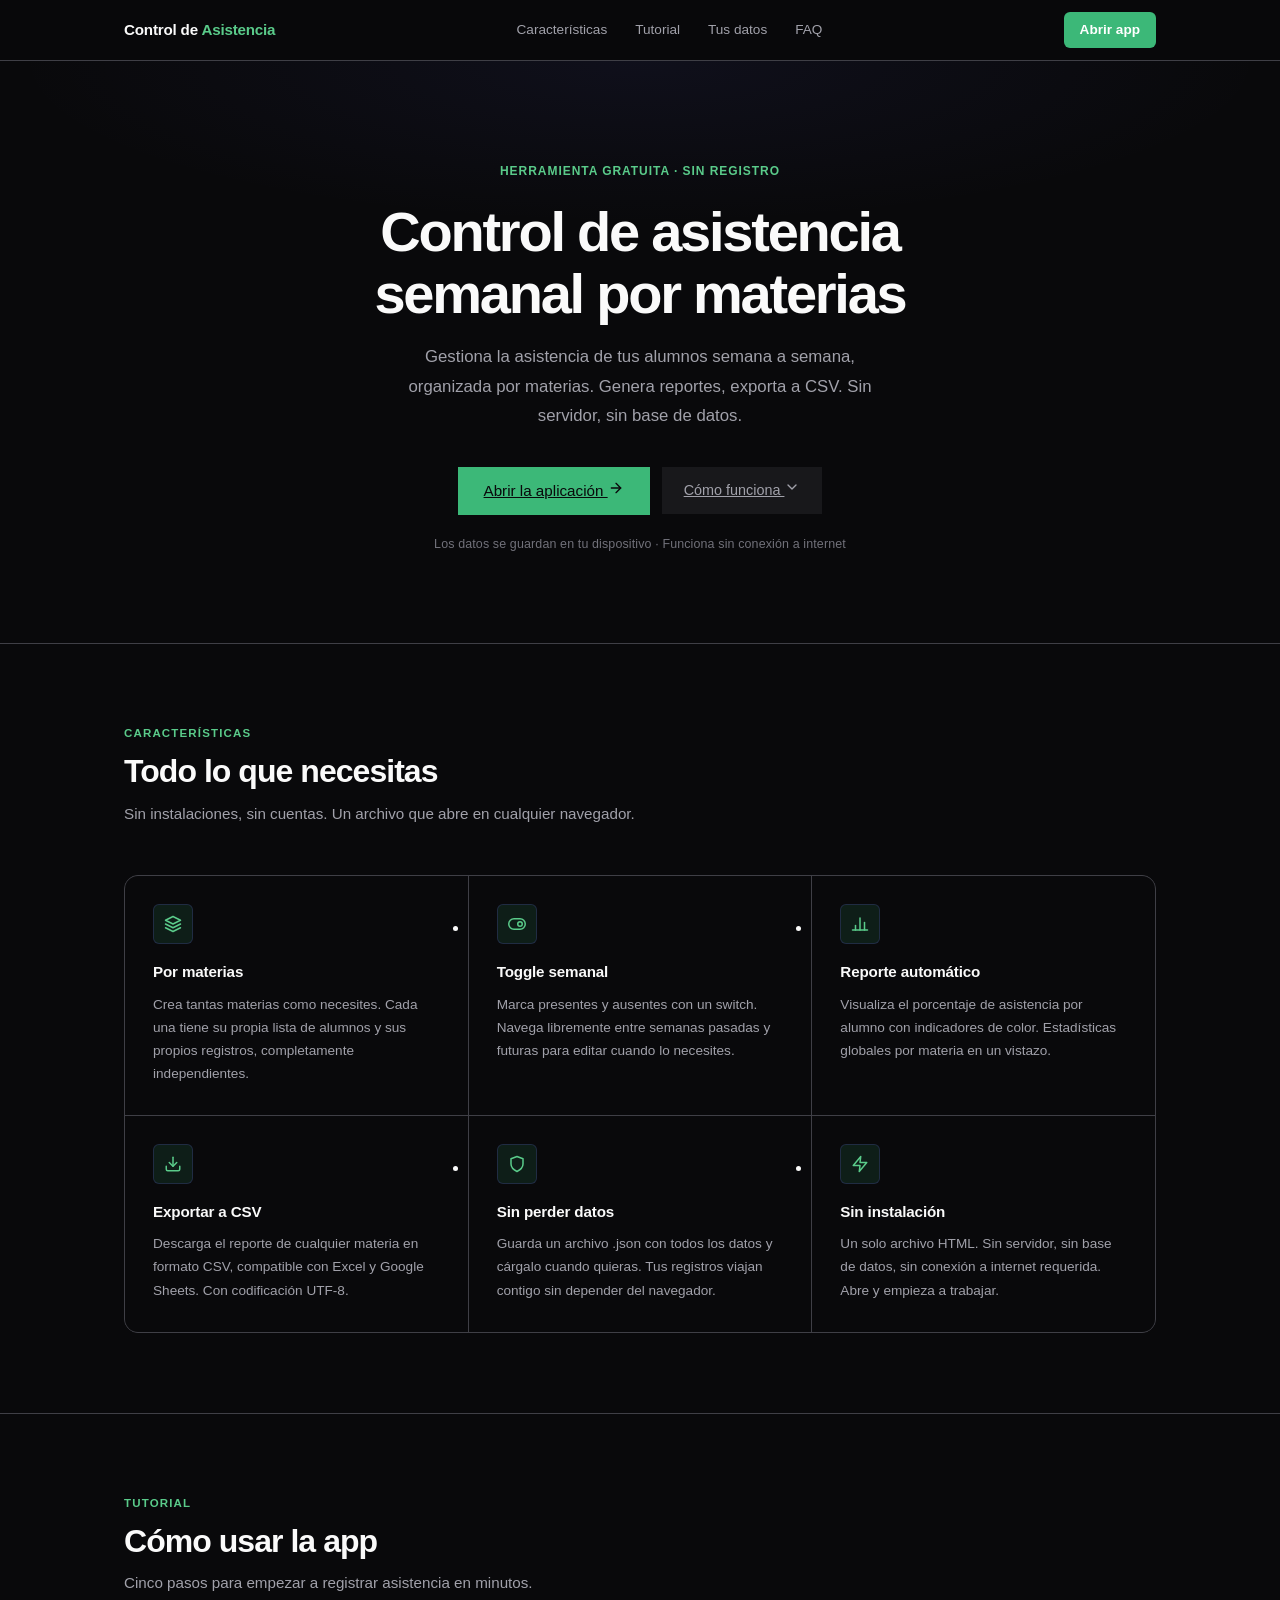
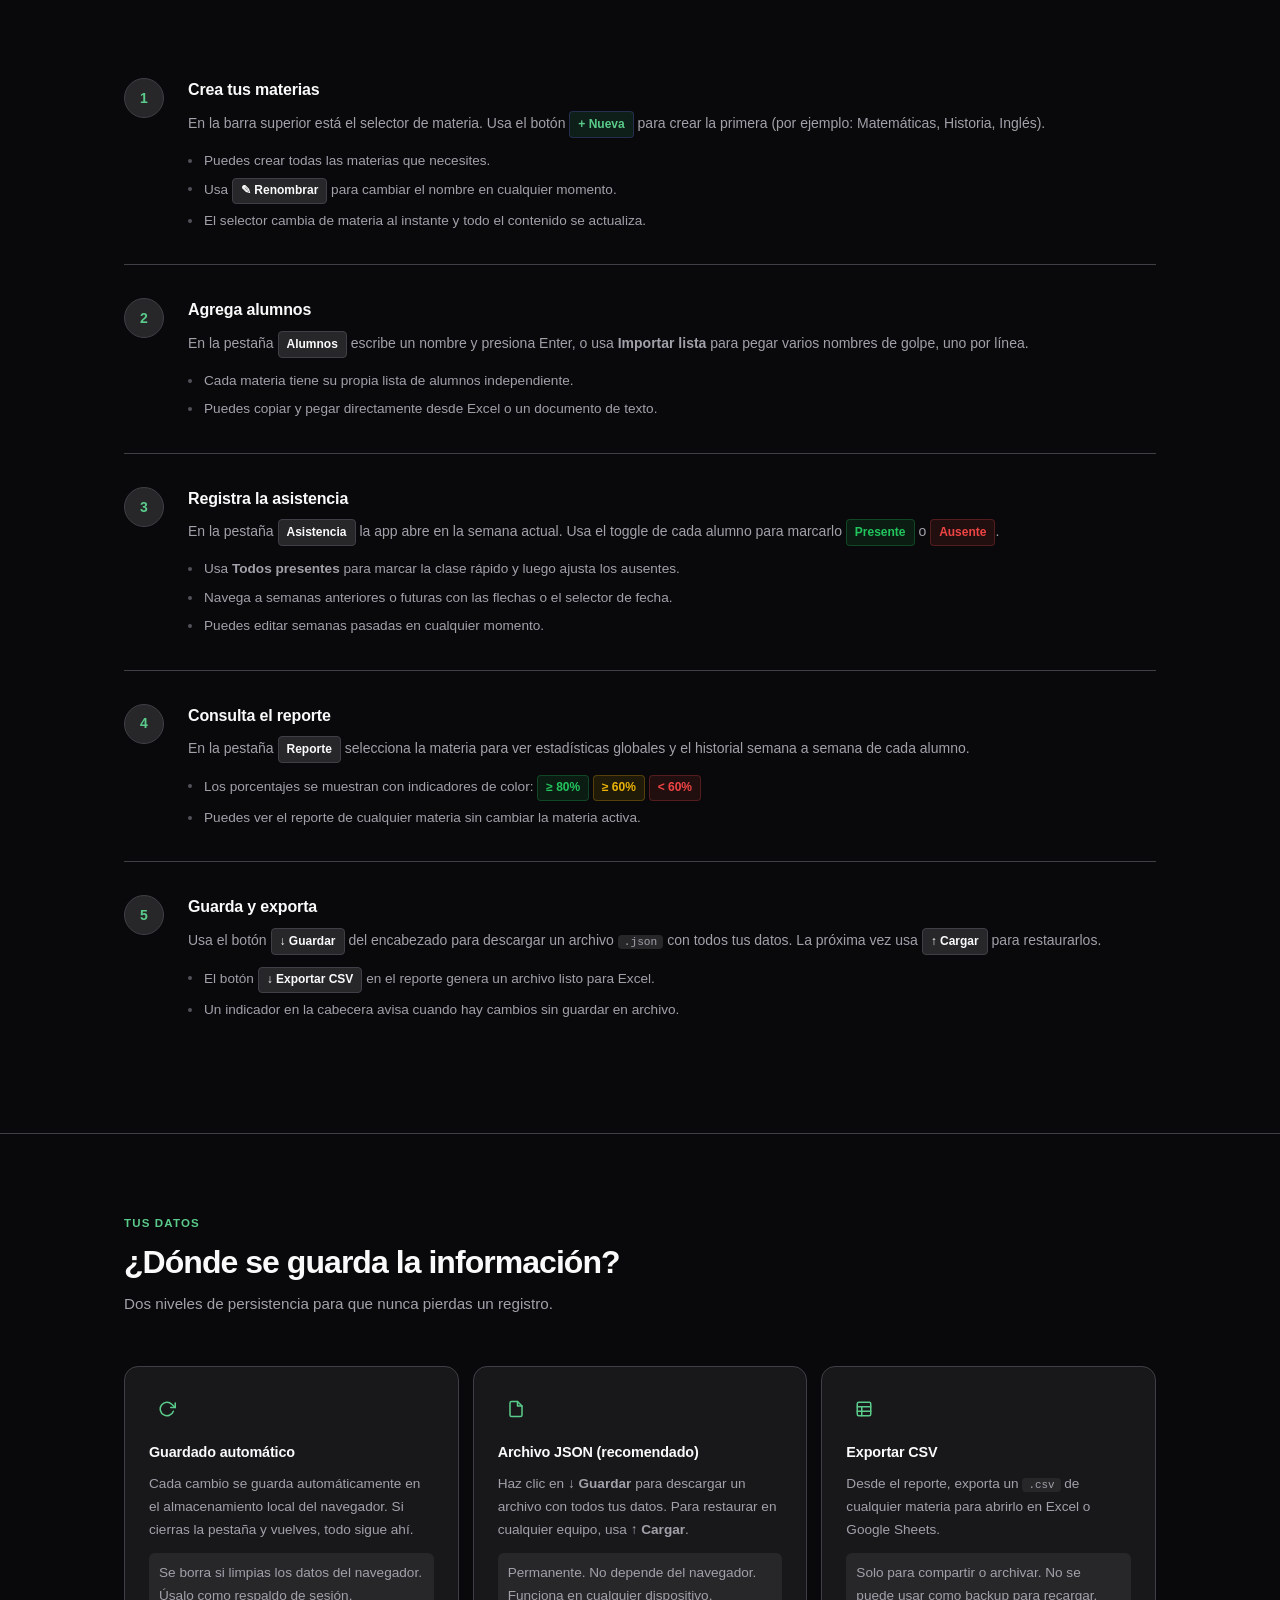
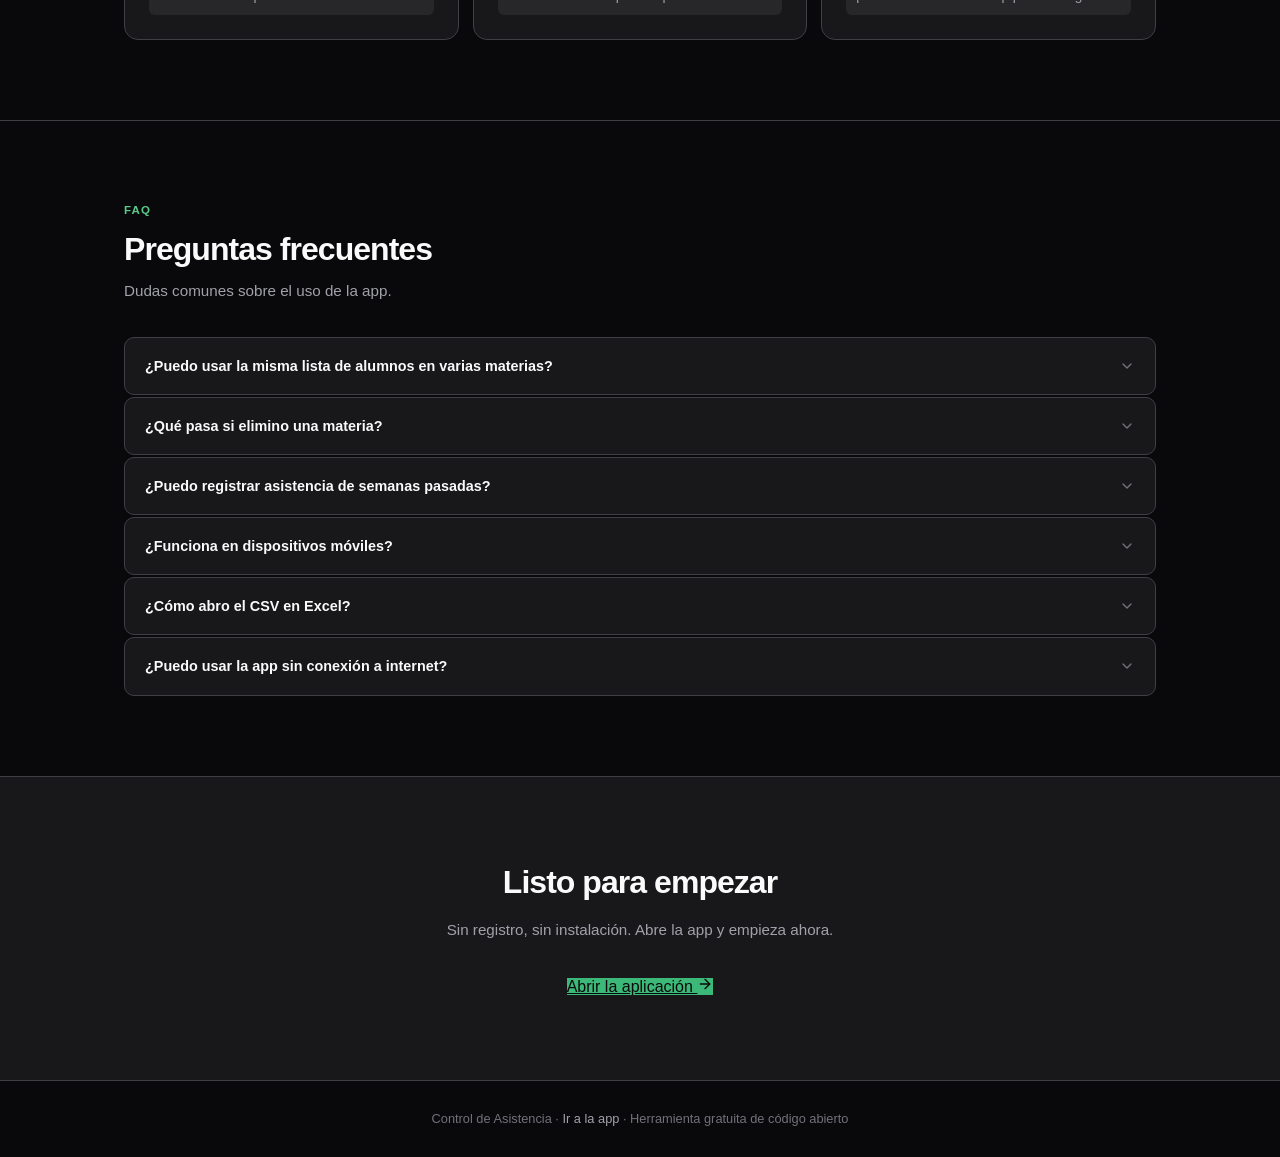
==== commit a3fc403a: "refactor: extraer design system a styles.css compartido - Nuevo archivo styles.css con tokens, reset" ====
--- a/index.html
+++ b/index.html
@@ -6,67 +6,9 @@
   <meta name="description" content="Gestiona la asistencia de tus alumnos semana a semana por materias. Genera reportes automáticos y exporta a CSV. Sin registro, sin instalación." />
   <title>Control de Asistencia · Gestión semanal por materias</title>
 
-  <link rel="preconnect" href="https://fonts.googleapis.com" />
-  <link rel="preconnect" href="https://fonts.gstatic.com" crossorigin />
-  <link href="https://fonts.googleapis.com/css2?family=Inter:wght@400;500;600;700;800&display=swap" rel="stylesheet" />
+  <link rel="stylesheet" href="styles.css" />
 
   <style>
-    /* ─── RESET ─────────────────────────────────────────── */
-    *, *::before, *::after { box-sizing: border-box; margin: 0; padding: 0; }
-    html { scroll-behavior: smooth; }
-    @media (prefers-reduced-motion: reduce) {
-      html { scroll-behavior: auto; }
-      *, *::before, *::after { transition-duration: 0.01ms !important; animation-duration: 0.01ms !important; }
-    }
-
-    /* ─── TOKENS ─────────────────────────────────────────── */
-    :root {
-      --bg:         #09090b;
-      --surface:    #18181b;
-      --surface-2:  #27272a;
-      --border:     #3f3f46;
-      --border-2:   #52525b;
-      --accent:     #6366f1;
-      --accent-2:   #818cf8;
-      --accent-dim: rgba(99,102,241,.12);
-      --text:       #fafafa;
-      --text-2:     #a1a1aa;
-      --text-3:     #71717a;
-      --present:    #22c55e;
-      --absent:     #ef4444;
-      --warn:       #eab308;
-      --r-sm:  6px;
-      --r-md: 10px;
-      --r-lg: 14px;
-    }
-
-    /* ─── BASE ────────────────────────────────────────────── */
-    body {
-      font-family: 'Inter', -apple-system, BlinkMacSystemFont, 'Segoe UI', sans-serif;
-      -webkit-font-smoothing: antialiased;
-      -moz-osx-font-smoothing: grayscale;
-      background: var(--bg);
-      color: var(--text);
-      line-height: 1.6;
-    }
-
-    /* ─── SKIP LINK ───────────────────────────────────────── */
-    .skip-link {
-      position: absolute;
-      top: -100%;
-      left: 16px;
-      padding: 10px 18px;
-      background: var(--accent);
-      color: #fff;
-      font-weight: 700;
-      font-size: .875rem;
-      border-radius: var(--r-md);
-      text-decoration: none;
-      z-index: 9999;
-      transition: top .2s;
-    }
-    .skip-link:focus { top: 16px; }
-
     /* ─── HEADER ──────────────────────────────────────────── */
     .site-header {
       position: sticky;
@@ -157,38 +99,9 @@
       margin: 0 auto 36px;
     }
     .hero-actions { display: flex; align-items: center; justify-content: center; gap: 12px; flex-wrap: wrap; }
-    .btn-primary {
-      display: inline-flex;
-      align-items: center;
-      gap: 8px;
-      font-size: .95rem;
-      font-weight: 700;
-      color: #fff;
-      background: var(--accent);
-      text-decoration: none;
-      padding: 12px 26px;
-      border-radius: var(--r-md);
-      transition: background .15s, transform .15s;
-      letter-spacing: -.01em;
-    }
-    .btn-primary:hover { background: var(--accent-2); transform: translateY(-1px); }
-    .btn-primary:focus-visible { outline: 2px solid var(--accent-2); outline-offset: 3px; }
-    .btn-secondary {
-      display: inline-flex;
-      align-items: center;
-      gap: 8px;
-      font-size: .9rem;
-      font-weight: 500;
-      color: var(--text-2);
-      background: var(--surface);
-      border: 1px solid var(--border);
-      text-decoration: none;
-      padding: 12px 22px;
-      border-radius: var(--r-md);
-      transition: color .15s, border-color .15s, background .15s;
-    }
-    .btn-secondary:hover { color: var(--text); border-color: var(--border-2); background: var(--surface-2); }
-    .btn-secondary:focus-visible { outline: 2px solid var(--accent); outline-offset: 3px; }
+    /* btn-primary y btn-secondary vienen de styles.css — aquí solo sobreescribimos tamaño para el hero */
+    .hero-actions .btn-primary  { font-size: .95rem; padding: 12px 26px; }
+    .hero-actions .btn-secondary { font-size: .9rem;  padding: 12px 22px; }
     .hero-note {
       margin-top: 20px;
       font-size: .78rem;
--- a/styles.css
+++ b/styles.css
@@ -0,0 +1,266 @@
+/* ─────────────────────────────────────────────────────────
+   styles.css — Design system compartido
+   Control de Asistencia
+   ───────────────────────────────────────────────────────── */
+
+/* ─── FONT ───────────────────────────────────────────────
+   General Sans (Fontshare) — geométrica, moderna, legible
+   ──────────────────────────────────────────────────────── */
+@import url('https://api.fontshare.com/v2/css?f[]=general-sans@400,500,600,700,800&display=swap');
+
+/* ─── RESET ──────────────────────────────────────────────── */
+*, *::before, *::after { box-sizing: border-box; margin: 0; padding: 0; }
+
+html { scroll-behavior: smooth; }
+
+@media (prefers-reduced-motion: reduce) {
+  html { scroll-behavior: auto; }
+  *, *::before, *::after {
+    transition-duration: 0.01ms !important;
+    animation-duration:  0.01ms !important;
+  }
+}
+
+/* ─── TOKENS ─────────────────────────────────────────────── */
+:root {
+  /* Superficies */
+  --bg:        #09090b;
+  --surface:   #18181b;
+  --surface-2: #27272a;
+  --border:    #3f3f46;
+  --border-2:  #52525b;
+
+  /* Acento — verde */
+  --accent:     #3cb878;
+  --accent-2:   #5acb8a;
+  --accent-dim: rgba(60, 184, 120, .12);
+
+  /* Semánticos */
+  --present: #22c55e;
+  --absent:  #ef4444;
+  --warn:    #eab308;
+
+  /* Texto */
+  --text:   #fafafa;
+  --text-2: #a1a1aa;
+  --text-3: #71717a;
+
+  /* Alias de compatibilidad (usados en asistencia.html) */
+  --surface2:     var(--surface-2);
+  --text-muted:   var(--text-2);
+  --accent-hover: var(--accent-2);
+  --radius: 10px;
+  --shadow: 0 4px 24px rgba(0, 0, 0, .4);
+
+  /* Escala de radius */
+  --r-sm:  6px;
+  --r-md: 10px;
+  --r-lg: 14px;
+}
+
+/* ─── BASE ────────────────────────────────────────────────── */
+body {
+  font-family: 'General Sans', -apple-system, BlinkMacSystemFont, 'Segoe UI', sans-serif;
+  -webkit-font-smoothing: antialiased;
+  -moz-osx-font-smoothing: grayscale;
+  background: var(--bg);
+  color: var(--text);
+  line-height: 1.6;
+}
+
+/* ─── SKIP LINK (accesibilidad) ───────────────────────────── */
+.skip-link {
+  position: absolute;
+  top: -100%;
+  left: 16px;
+  z-index: 9999;
+  padding: 10px 18px;
+  background: var(--accent);
+  color: var(--bg);   /* texto oscuro sobre verde — contraste ~9.6:1 */
+  font-weight: 700;
+  font-size: .875rem;
+  border-radius: var(--r-md);
+  text-decoration: none;
+  transition: top .2s;
+}
+.skip-link:focus { top: 16px; }
+
+/* ─── FOCUS VISIBLE GLOBAL ────────────────────────────────── */
+:focus-visible {
+  outline: 2px solid var(--accent);
+  outline-offset: 2px;
+  border-radius: var(--r-sm);
+}
+
+/* ─── BUTTONS ─────────────────────────────────────────────── */
+.btn {
+  display: inline-flex;
+  align-items: center;
+  gap: 6px;
+  padding: 9px 18px;
+  border-radius: var(--r-md);
+  border: 1px solid transparent;
+  cursor: pointer;
+  font-family: inherit;
+  font-size: .875rem;
+  font-weight: 600;
+  text-decoration: none;
+  transition: background .15s, border-color .15s, color .15s;
+  white-space: nowrap;
+  line-height: 1;
+}
+.btn:focus-visible { outline: 2px solid var(--accent); outline-offset: 2px; }
+
+/* Primario — verde con texto oscuro (WCAG AA: ~9.6:1) */
+.btn-primary { background: var(--accent); color: var(--bg); border-color: var(--accent); }
+.btn-primary:hover { background: var(--accent-2); border-color: var(--accent-2); }
+
+/* Secundario */
+.btn-secondary { background: var(--surface); color: var(--text-2); border-color: var(--border); }
+.btn-secondary:hover { color: var(--text); border-color: var(--border-2); background: var(--surface-2); }
+
+/* Ghost */
+.btn-ghost { background: var(--surface-2); color: var(--text); border-color: var(--border); }
+.btn-ghost:hover { background: var(--border); }
+
+/* Peligro */
+.btn-danger { background: rgba(239, 68, 68, .1); color: #fca5a5; border-color: rgba(239, 68, 68, .25); }
+.btn-danger:hover { background: rgba(239, 68, 68, .2); }
+
+/* Éxito */
+.btn-success { background: rgba(34, 197, 94, .1); color: #86efac; border-color: rgba(34, 197, 94, .25); }
+.btn-success:hover { background: rgba(34, 197, 94, .2); }
+
+/* Guardar (verde acento) */
+.btn-save { background: rgba(60, 184, 120, .1); color: var(--accent); border-color: rgba(60, 184, 120, .25); }
+.btn-save:hover { background: rgba(60, 184, 120, .2); }
+
+/* Cargar */
+.btn-load { background: var(--surface-2); color: var(--text-2); border-color: var(--border); }
+.btn-load:hover { color: var(--text); border-color: var(--border-2); }
+
+/* Tamaño pequeño */
+.btn-sm { padding: 5px 12px; font-size: .8rem; border-radius: var(--r-sm); }
+
+/* ─── INPUTS ──────────────────────────────────────────────── */
+input[type="text"],
+input[type="date"],
+textarea,
+select {
+  background: var(--surface-2);
+  border: 1px solid var(--border);
+  color: var(--text);
+  border-radius: var(--r-md);
+  padding: 9px 12px;
+  font-family: inherit;
+  font-size: .9rem;
+  outline: none;
+  transition: border-color .15s;
+  width: 100%;
+}
+input[type="text"]:focus,
+input[type="date"]:focus,
+textarea:focus,
+select:focus    { border-color: var(--accent); }
+textarea        { resize: vertical; min-height: 120px; }
+
+/* ─── CARD ────────────────────────────────────────────────── */
+.card {
+  background: var(--surface);
+  border: 1px solid var(--border);
+  border-radius: var(--r-md);
+  padding: 20px;
+}
+
+/* ─── BADGES (reporte) ────────────────────────────────────── */
+.badge {
+  display: inline-block;
+  padding: 2px 8px;
+  border-radius: 99px;
+  font-size: .75rem;
+  font-weight: 700;
+  letter-spacing: .01em;
+}
+.badge-green  { background: rgba(34, 197, 94, .14); color: var(--present); }
+.badge-yellow { background: rgba(234, 179, 8, .14);  color: var(--warn); }
+.badge-red    { background: rgba(239, 68, 68, .14);  color: var(--absent); }
+
+/* ─── TAGS (tutorial / inline) ────────────────────────────── */
+.tag {
+  display: inline-block;
+  font-size: .75rem;
+  font-weight: 600;
+  padding: 2px 8px;
+  border-radius: 4px;
+  background: var(--surface-2);
+  border: 1px solid var(--border);
+  color: var(--text);
+  white-space: nowrap;
+}
+.tag-accent { background: var(--accent-dim); border-color: rgba(60, 184, 120, .25); color: var(--accent); }
+.tag-green  { background: rgba(34, 197, 94, .1); border-color: rgba(34, 197, 94, .25); color: var(--present); }
+.tag-red    { background: rgba(239, 68, 68, .1); border-color: rgba(239, 68, 68, .25); color: var(--absent); }
+.tag-warn   { background: rgba(234, 179, 8, .1);  border-color: rgba(234, 179, 8, .25);  color: var(--warn); }
+
+/* ─── EMPTY STATE ─────────────────────────────────────────── */
+.empty-state { text-align: center; padding: 60px 20px; color: var(--text-2); }
+.empty-state .icon { font-size: 2.5rem; margin-bottom: 12px; opacity: .5; }
+.empty-state p { font-size: .95rem; }
+
+/* ─── DIVIDER ─────────────────────────────────────────────── */
+hr.divider { border: none; border-top: 1px solid var(--border); }
+
+/* ─── TOAST ───────────────────────────────────────────────── */
+#toast {
+  position: fixed;
+  bottom: 24px;
+  right: 24px;
+  z-index: 999;
+  background: var(--surface-2);
+  border: 1px solid var(--border-2);
+  border-radius: var(--r-md);
+  padding: 12px 18px;
+  font-size: .875rem;
+  font-weight: 600;
+  box-shadow: 0 4px 24px rgba(0, 0, 0, .4);
+  opacity: 0;
+  transform: translateY(8px);
+  transition: opacity .2s, transform .2s;
+  pointer-events: none;
+}
+#toast.show { opacity: 1; transform: translateY(0); }
+
+/* ─── MODAL ───────────────────────────────────────────────── */
+.modal-backdrop {
+  position: fixed;
+  inset: 0;
+  z-index: 200;
+  background: rgba(0, 0, 0, .65);
+  backdrop-filter: blur(4px);
+  -webkit-backdrop-filter: blur(4px);
+  display: none;
+  align-items: center;
+  justify-content: center;
+  padding: 20px;
+}
+.modal-backdrop.open { display: flex; }
+
+.modal {
+  background: var(--surface);
+  border: 1px solid var(--border);
+  border-radius: var(--r-lg);
+  padding: 28px;
+  width: 100%;
+  max-width: 480px;
+  box-shadow: 0 8px 40px rgba(0, 0, 0, .5);
+}
+.modal h2      { font-size: 1.05rem; font-weight: 700; margin-bottom: 8px; }
+.modal p       { color: var(--text-2); font-size: .875rem; line-height: 1.6; }
+.modal input   { margin-top: 14px; }
+.modal-footer  { display: flex; justify-content: flex-end; gap: 10px; margin-top: 20px; }
+
+/* ─── ANIMATIONS ──────────────────────────────────────────── */
+@keyframes fadeIn {
+  from { opacity: 0; transform: translateY(-5px); }
+  to   { opacity: 1; transform: translateY(0); }
+}
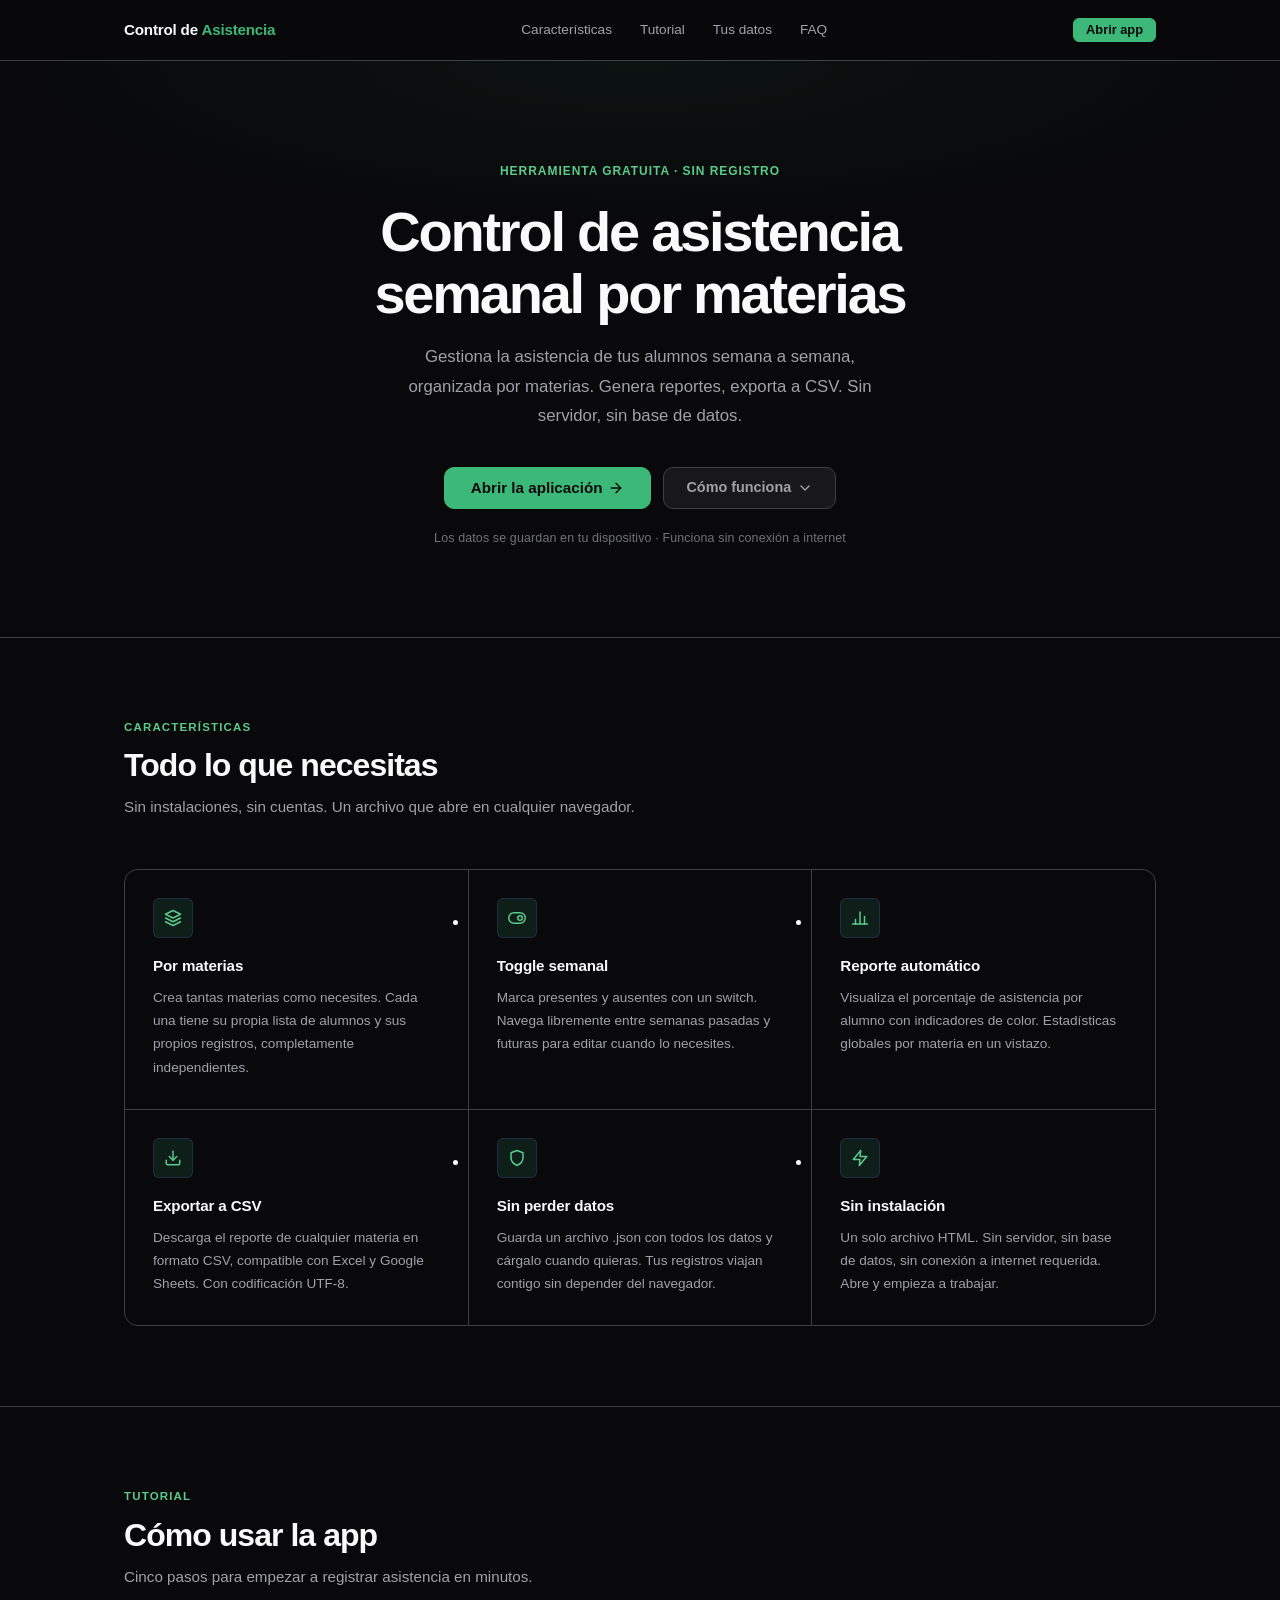
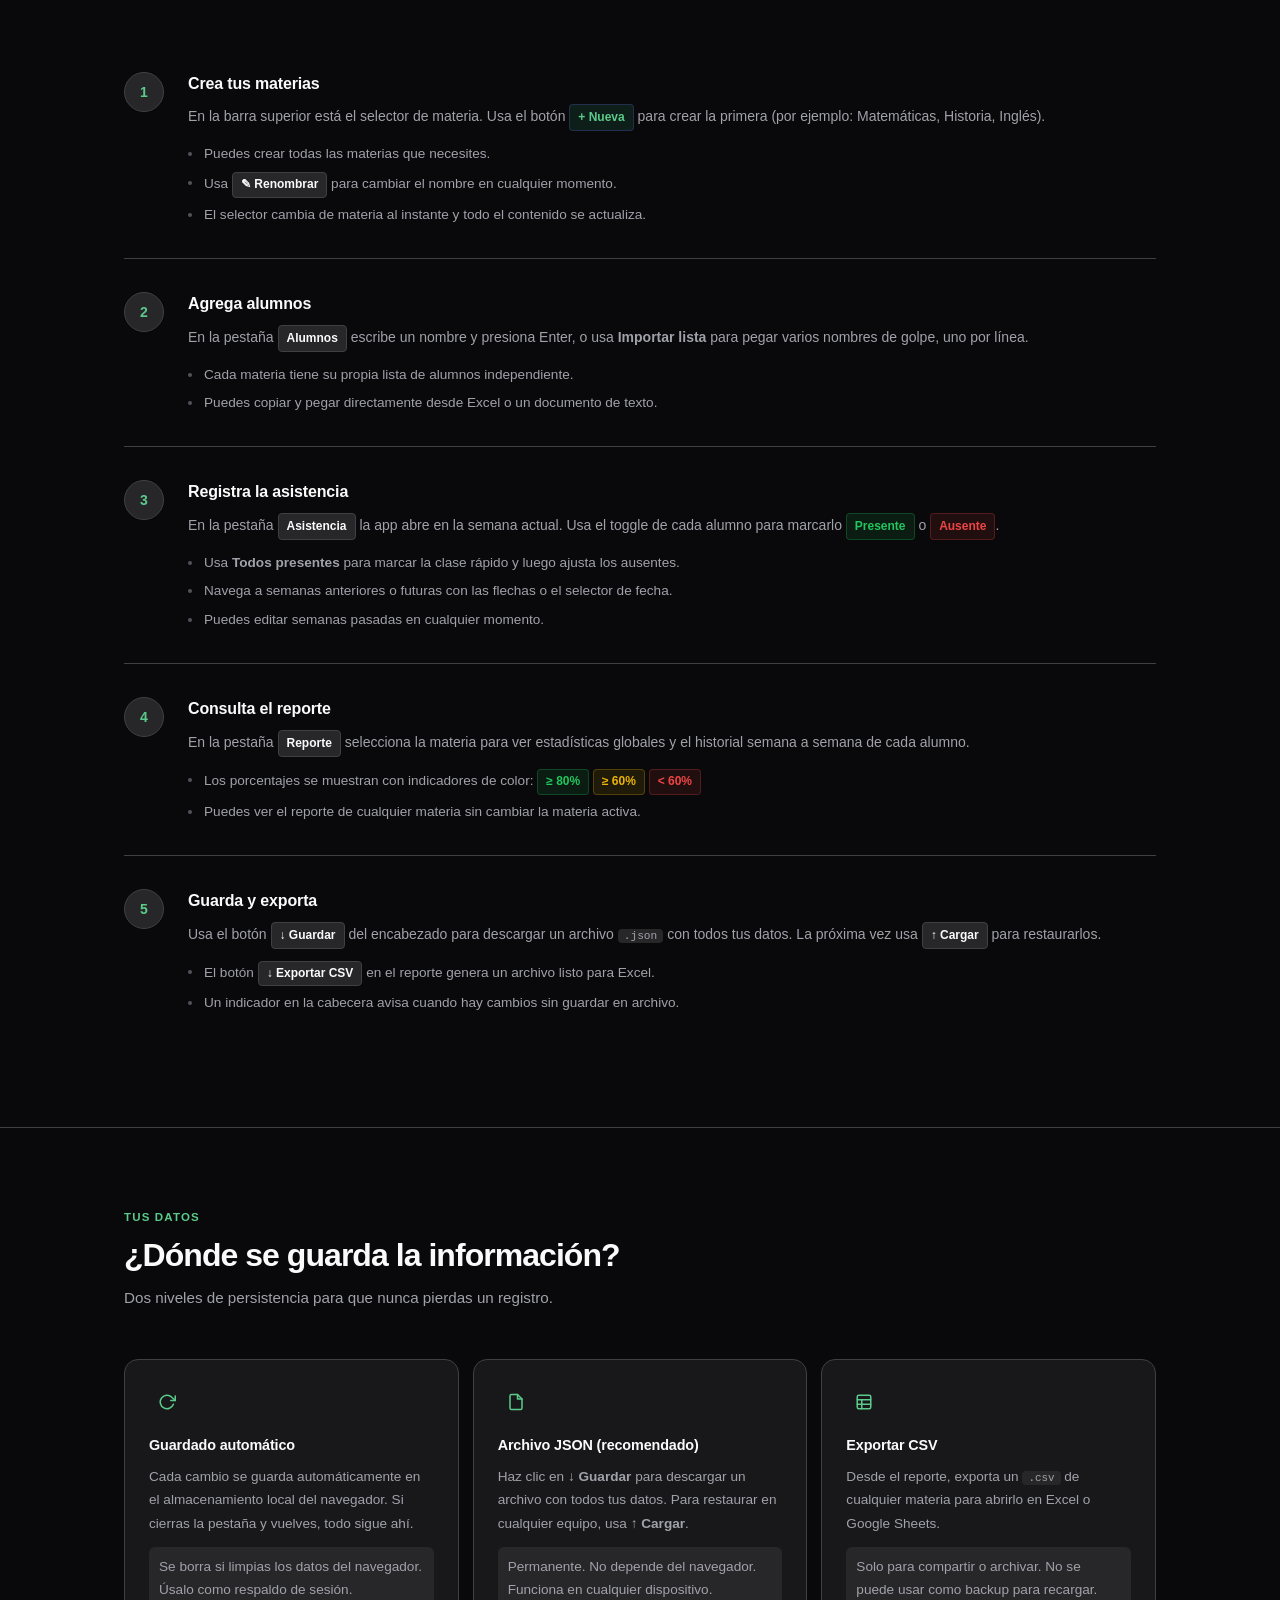
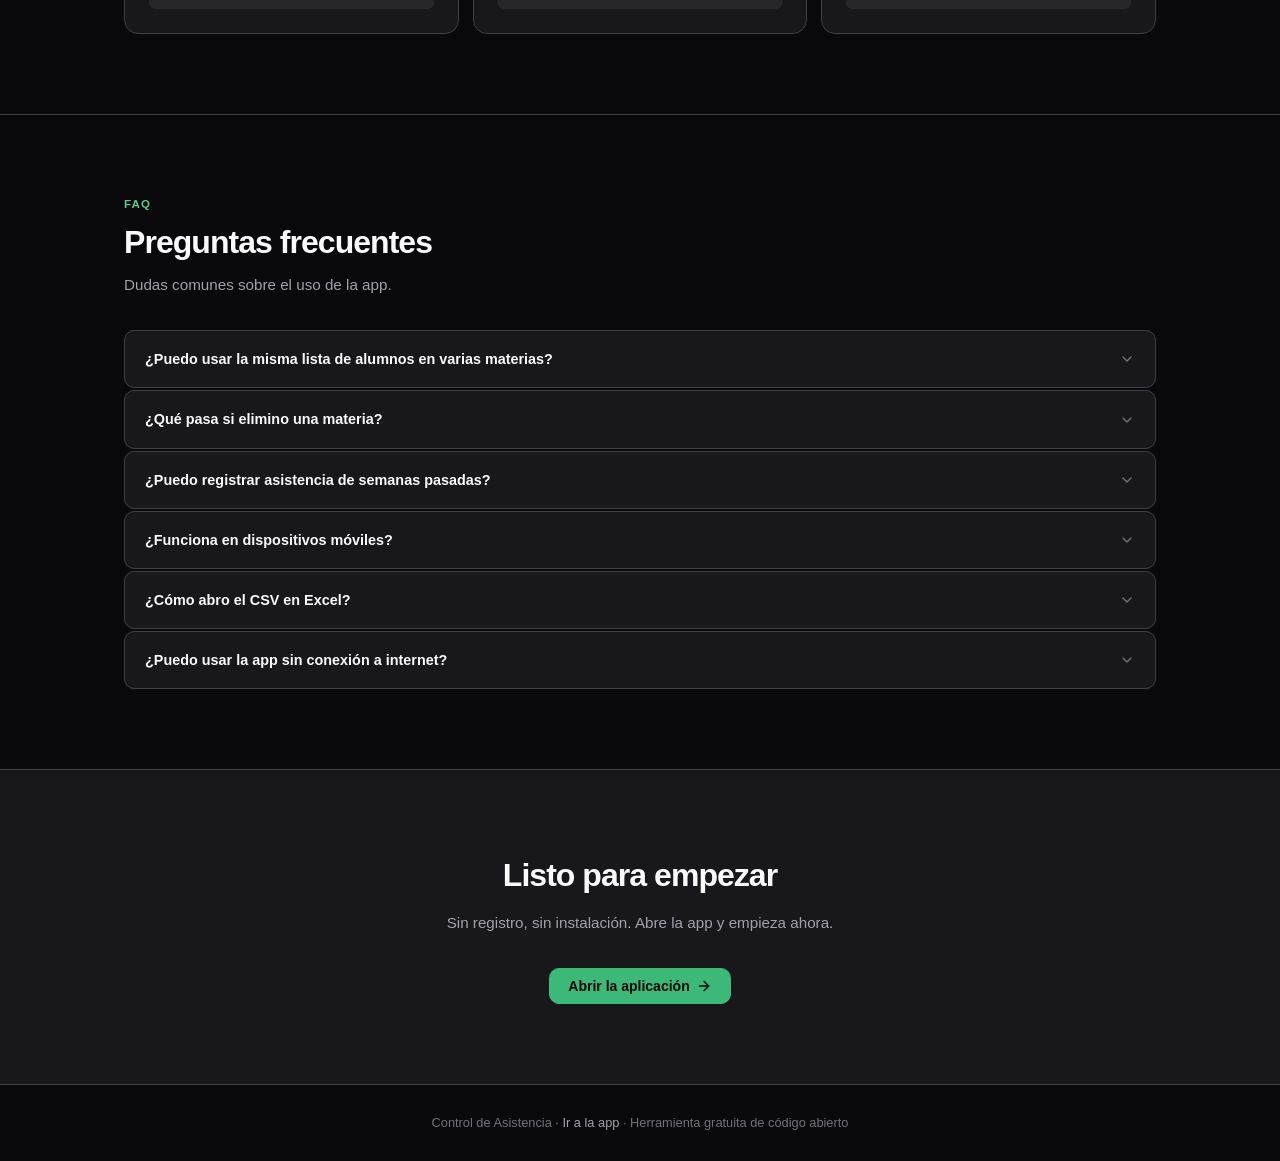
==== commit 672ef232: "fix: subrayados, botones, accesibilidad y guardado local explícito - styles.css: a { text-decoration" ====
--- a/index.html
+++ b/index.html
@@ -32,19 +32,16 @@
     .site-logo {
       font-size: .95rem;
       font-weight: 700;
-      color: var(--text);
-      text-decoration: none;
       letter-spacing: -.2px;
       white-space: nowrap;
     }
-    .site-logo span { color: var(--accent-2); }
+    .site-logo span { color: var(--accent); }
 
     .site-nav { display: flex; align-items: center; gap: 4px; }
     .nav-link {
       font-size: .85rem;
       font-weight: 500;
       color: var(--text-2);
-      text-decoration: none;
       padding: 6px 12px;
       border-radius: var(--r-sm);
       transition: color .15s, background .15s;
@@ -52,24 +49,12 @@
     .nav-link:hover { color: var(--text); background: var(--surface-2); }
     .nav-link:focus-visible { outline: 2px solid var(--accent); outline-offset: 2px; }
 
-    .header-cta {
-      font-size: .85rem;
-      font-weight: 600;
-      color: #fff;
-      background: var(--accent);
-      text-decoration: none;
-      padding: 7px 16px;
-      border-radius: var(--r-sm);
-      transition: background .15s;
-      white-space: nowrap;
-    }
-    .header-cta:hover { background: var(--accent-2); }
-    .header-cta:focus-visible { outline: 2px solid var(--accent-2); outline-offset: 2px; }
+    /* header CTA usa el sistema .btn de styles.css */
 
     /* ─── HERO ────────────────────────────────────────────── */
     .hero {
-      /* Subtle radial tint — barely perceptible */
-      background: radial-gradient(ellipse 70% 40% at 50% 0%, rgba(99,102,241,.07) 0%, transparent 70%);
+      /* Tinte radial muy sutil — casi imperceptible */
+      background: radial-gradient(ellipse 70% 40% at 50% 0%, rgba(60,184,120,.06) 0%, transparent 70%);
       border-bottom: 1px solid var(--border);
       padding: 96px 24px 88px;
       text-align: center;
@@ -452,7 +437,7 @@
         <a href="#datos"           class="nav-link">Tus datos</a>
         <a href="#faq"             class="nav-link">FAQ</a>
       </nav>
-      <a href="asistencia.html" class="header-cta" aria-label="Abrir la aplicación de asistencia">
+      <a href="asistencia.html" class="btn btn-primary btn-sm" aria-label="Abrir la aplicación de asistencia">
         Abrir app
       </a>
     </div>
@@ -472,11 +457,11 @@
         Genera reportes, exporta a CSV. Sin servidor, sin base de datos.
       </p>
       <div class="hero-actions">
-        <a href="asistencia.html" class="btn-primary">
+        <a href="asistencia.html" class="btn btn-primary">
           Abrir la aplicación
           <svg width="16" height="16" aria-hidden="true" focusable="false"><use href="#i-arrow-right"/></svg>
         </a>
-        <a href="#tutorial" class="btn-secondary">
+        <a href="#tutorial" class="btn btn-secondary">
           Cómo funciona
           <svg width="16" height="16" aria-hidden="true" focusable="false"><use href="#i-chevron-down"/></svg>
         </a>
@@ -752,7 +737,7 @@
     <div class="cta-section">
       <h2>Listo para empezar</h2>
       <p>Sin registro, sin instalación. Abre la app y empieza ahora.</p>
-      <a href="asistencia.html" class="btn-primary" aria-label="Abrir la aplicación de control de asistencia">
+      <a href="asistencia.html" class="btn btn-primary" aria-label="Abrir la aplicación de control de asistencia">
         Abrir la aplicación
         <svg width="16" height="16" aria-hidden="true" focusable="false"><use href="#i-arrow-right"/></svg>
       </a>
--- a/styles.css
+++ b/styles.css
@@ -10,6 +10,10 @@
 
 /* ─── RESET ──────────────────────────────────────────────── */
 *, *::before, *::after { box-sizing: border-box; margin: 0; padding: 0; }
+
+/* Quita el subrayado y color por defecto del navegador en todos los enlaces.
+   Cada componente añade su propio estilo (color, hover, underline) cuando lo necesite. */
+a { text-decoration: none; color: inherit; }
 
 html { scroll-behavior: smooth; }
 
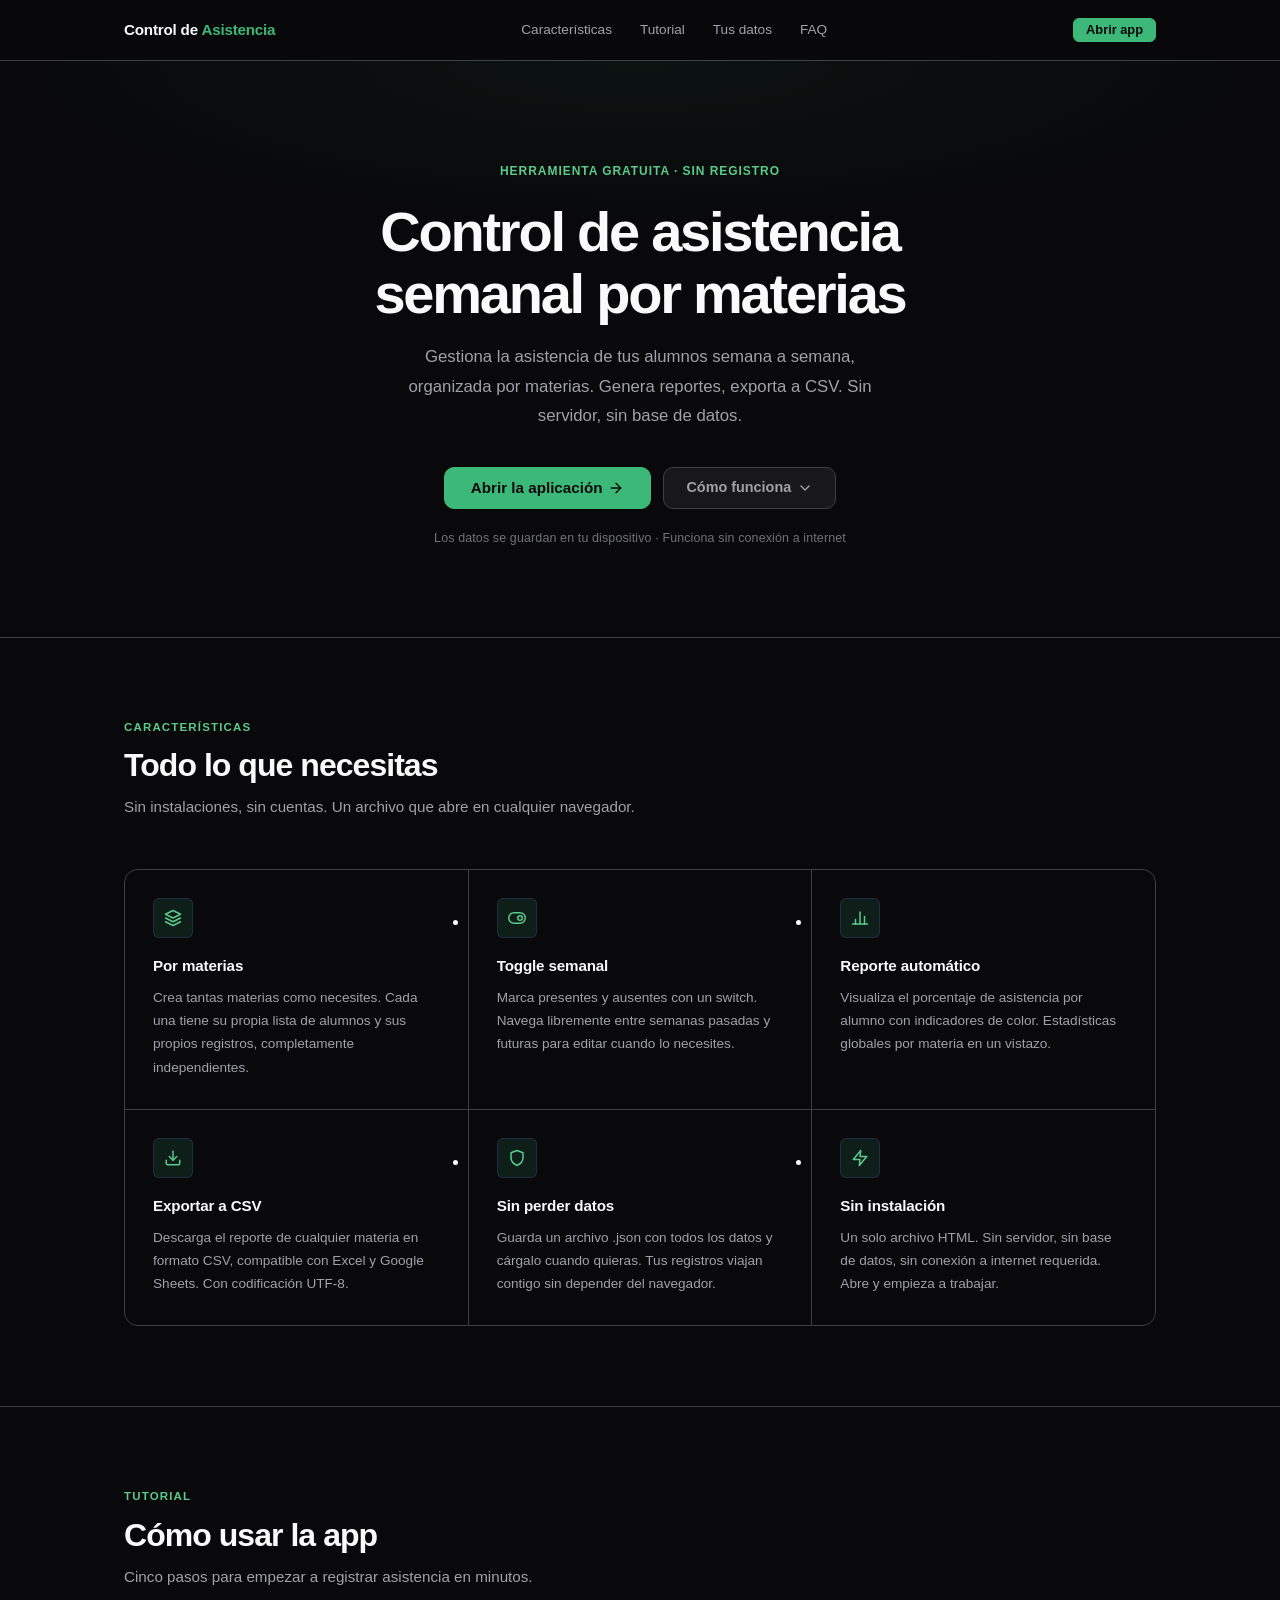
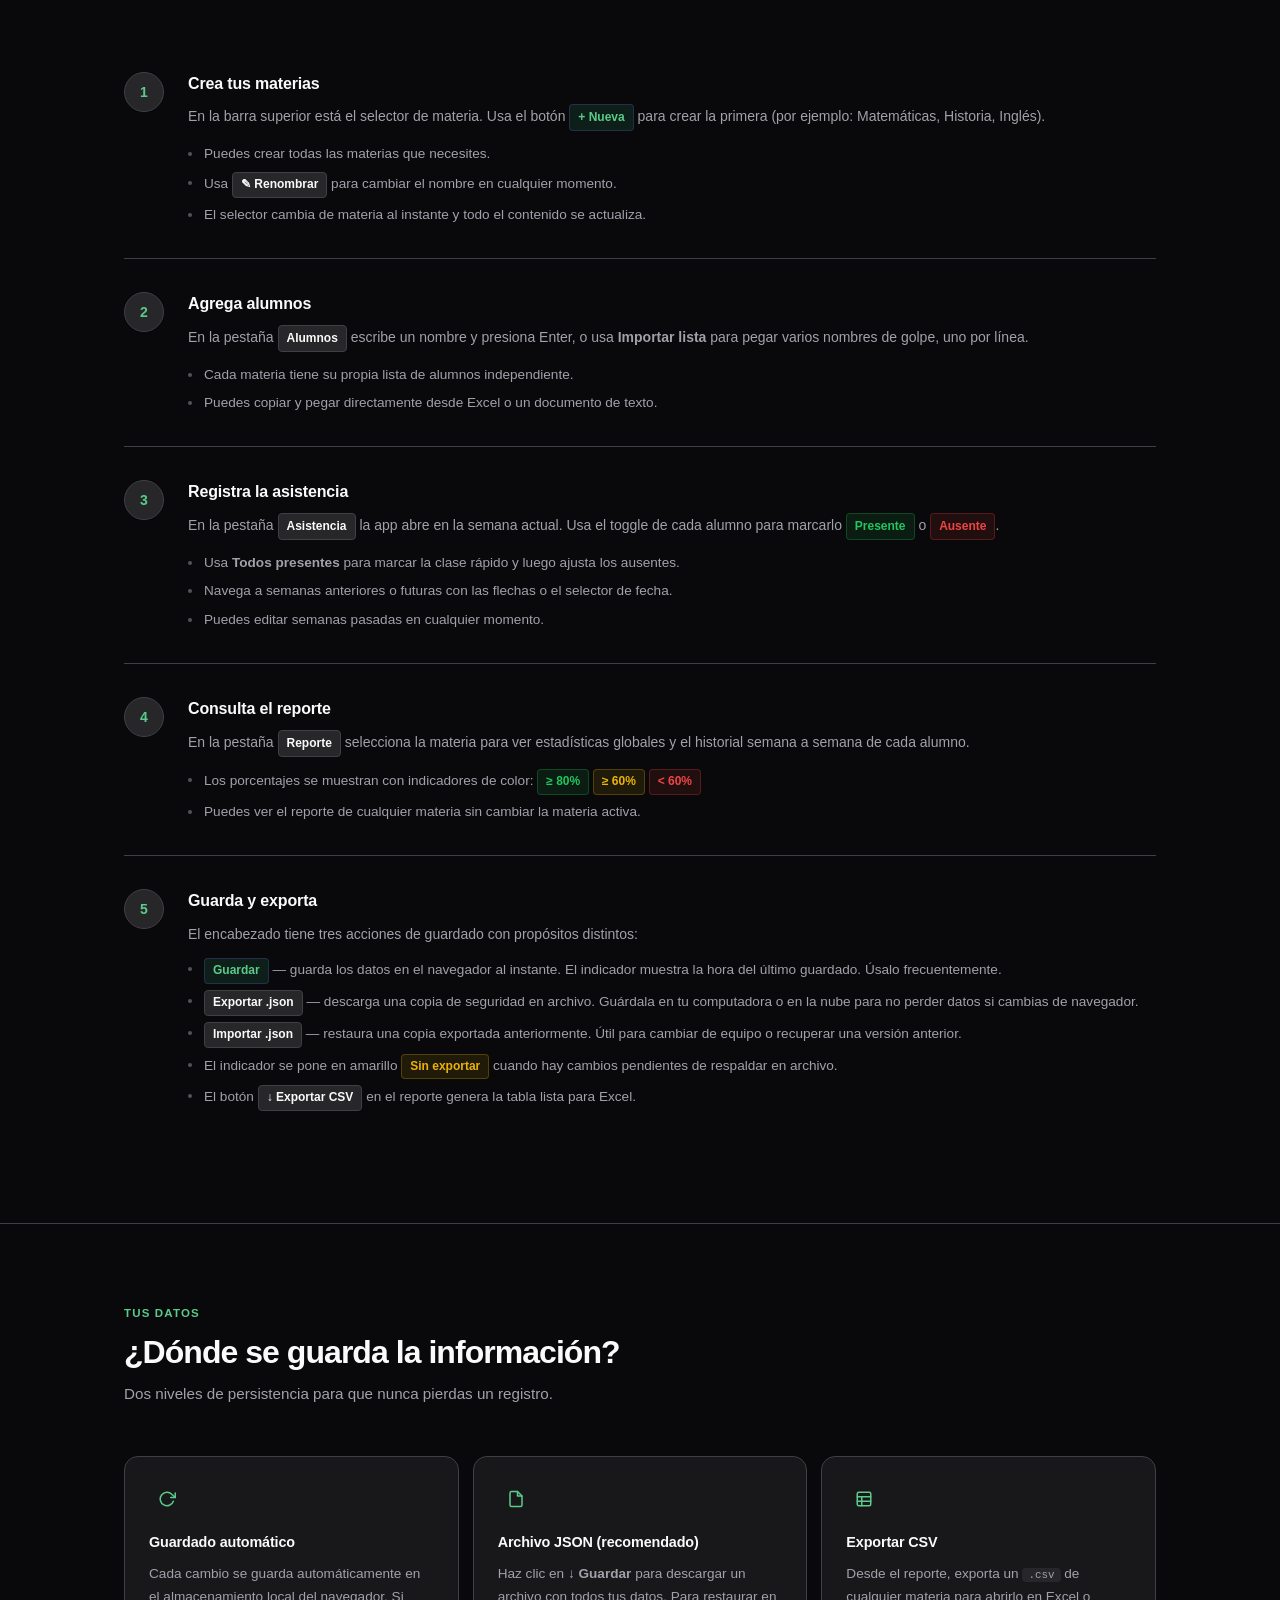
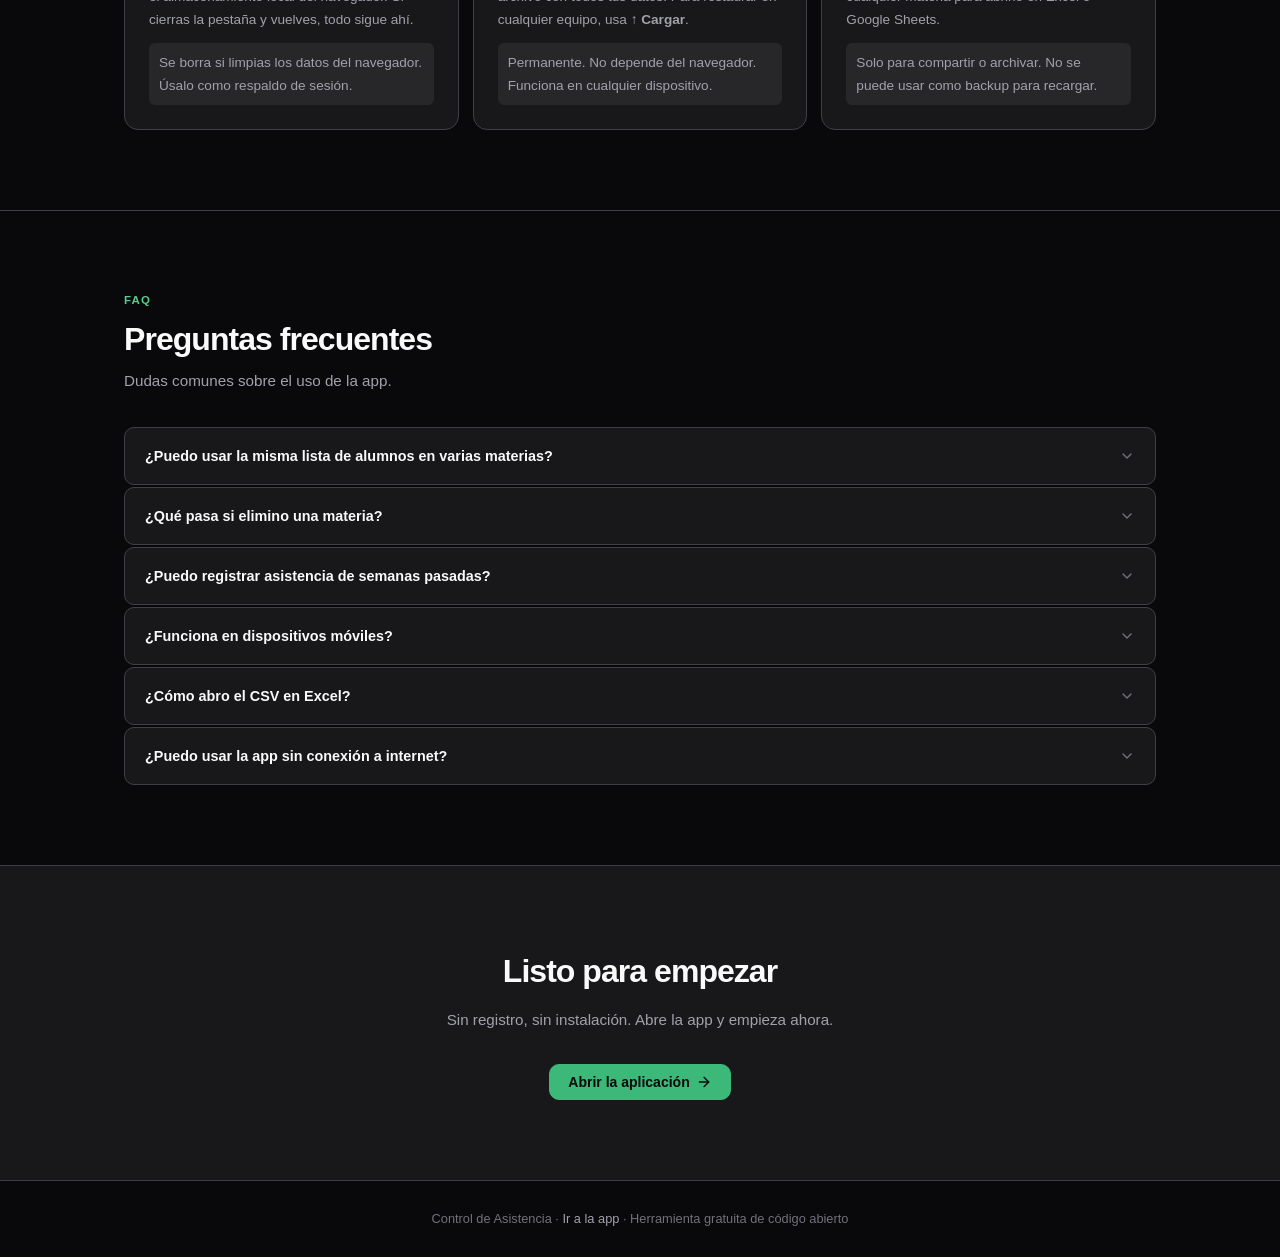
==== commit 5fc425c5: "docs: actualizar tutorial paso 5 con los tres botones de guardado" ====
--- a/index.html
+++ b/index.html
@@ -589,10 +589,13 @@
           <div class="step-num" aria-hidden="true">5</div>
           <div class="step-body">
             <h3>Guarda y exporta</h3>
-            <p>Usa el botón <span class="tag">↓ Guardar</span> del encabezado para descargar un archivo <code style="font-size:.8em;background:var(--surface-2);padding:1px 6px;border-radius:4px;font-family:monospace">.json</code> con todos tus datos. La próxima vez usa <span class="tag">↑ Cargar</span> para restaurarlos.</p>
+            <p>El encabezado tiene tres acciones de guardado con propósitos distintos:</p>
             <ul>
-              <li>El botón <span class="tag">↓ Exportar CSV</span> en el reporte genera un archivo listo para Excel.</li>
-              <li>Un indicador en la cabecera avisa cuando hay cambios sin guardar en archivo.</li>
+              <li><span class="tag tag-accent">Guardar</span> — guarda los datos en el navegador al instante. El indicador muestra la hora del último guardado. Úsalo frecuentemente.</li>
+              <li><span class="tag">Exportar .json</span> — descarga una copia de seguridad en archivo. Guárdala en tu computadora o en la nube para no perder datos si cambias de navegador.</li>
+              <li><span class="tag">Importar .json</span> — restaura una copia exportada anteriormente. Útil para cambiar de equipo o recuperar una versión anterior.</li>
+              <li>El indicador se pone en amarillo <span class="tag tag-warn">Sin exportar</span> cuando hay cambios pendientes de respaldar en archivo.</li>
+              <li>El botón <span class="tag">↓ Exportar CSV</span> en el reporte genera la tabla lista para Excel.</li>
             </ul>
           </div>
         </li>
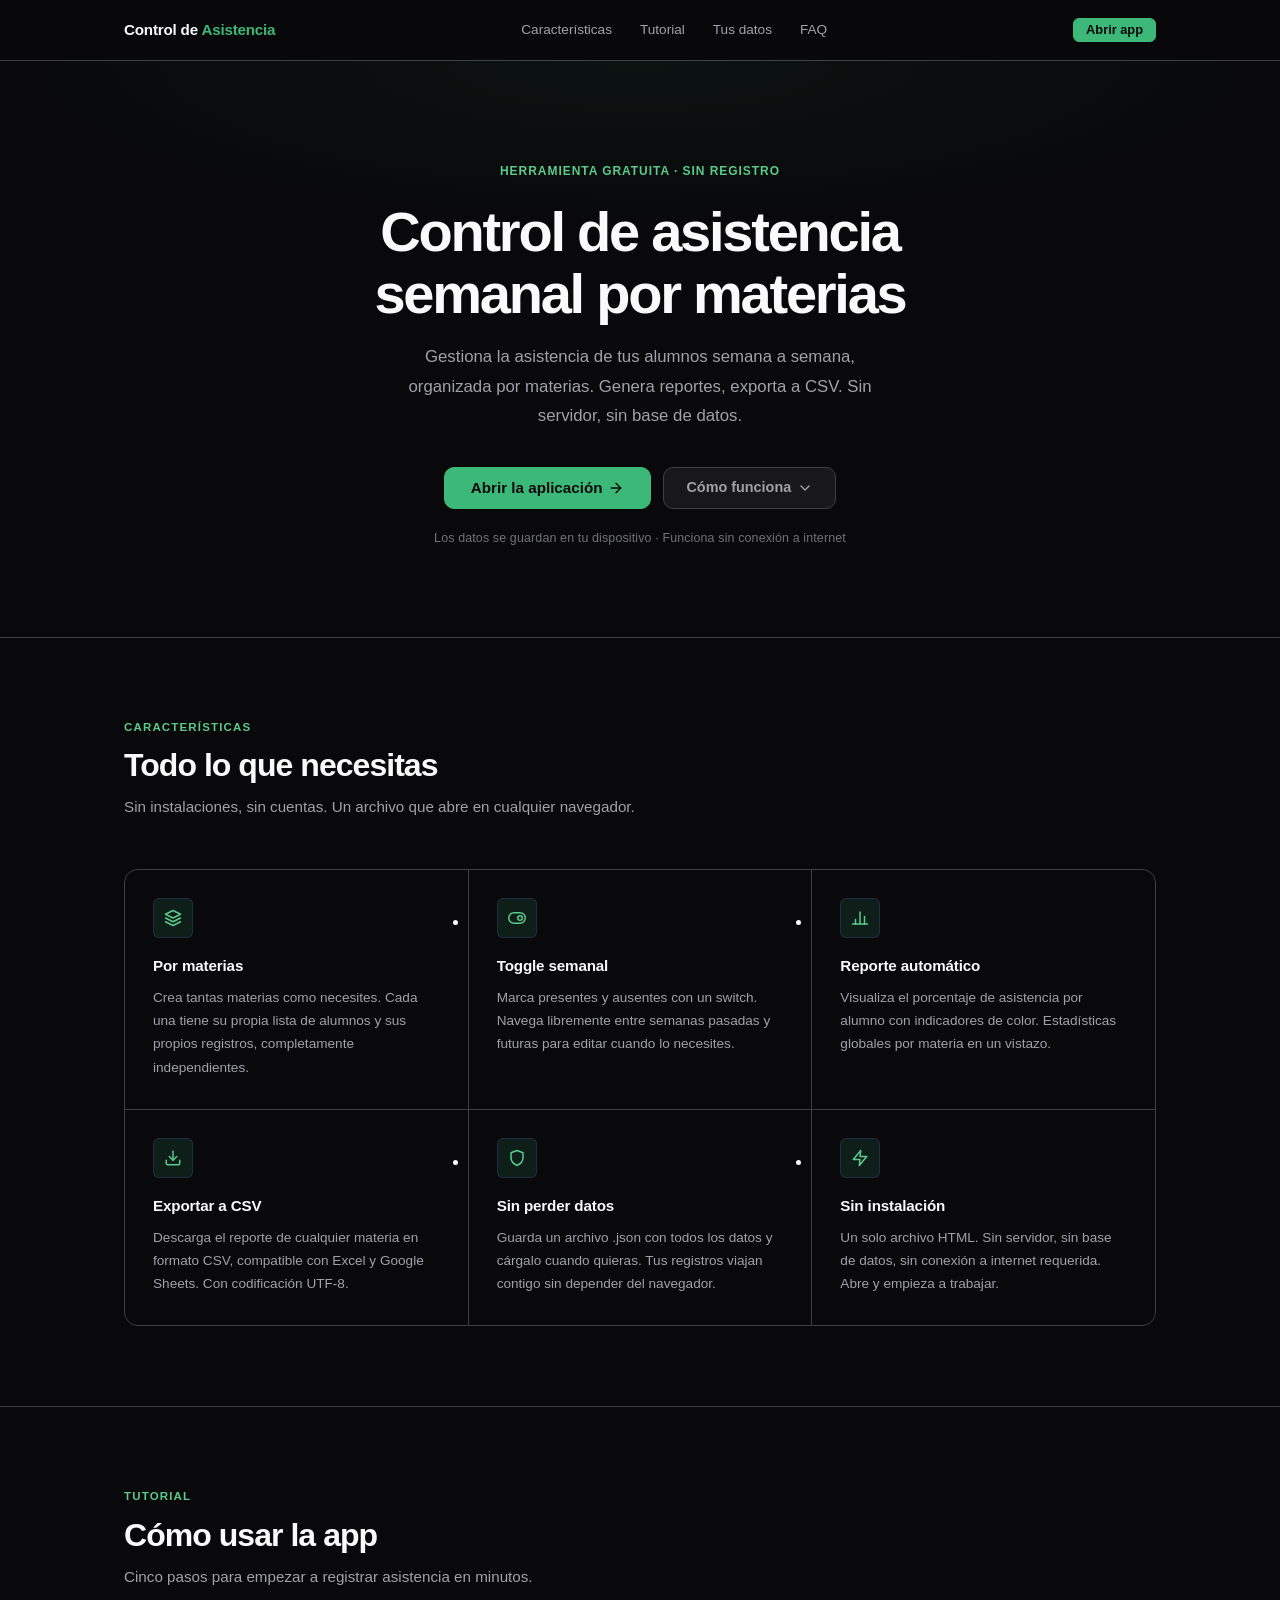
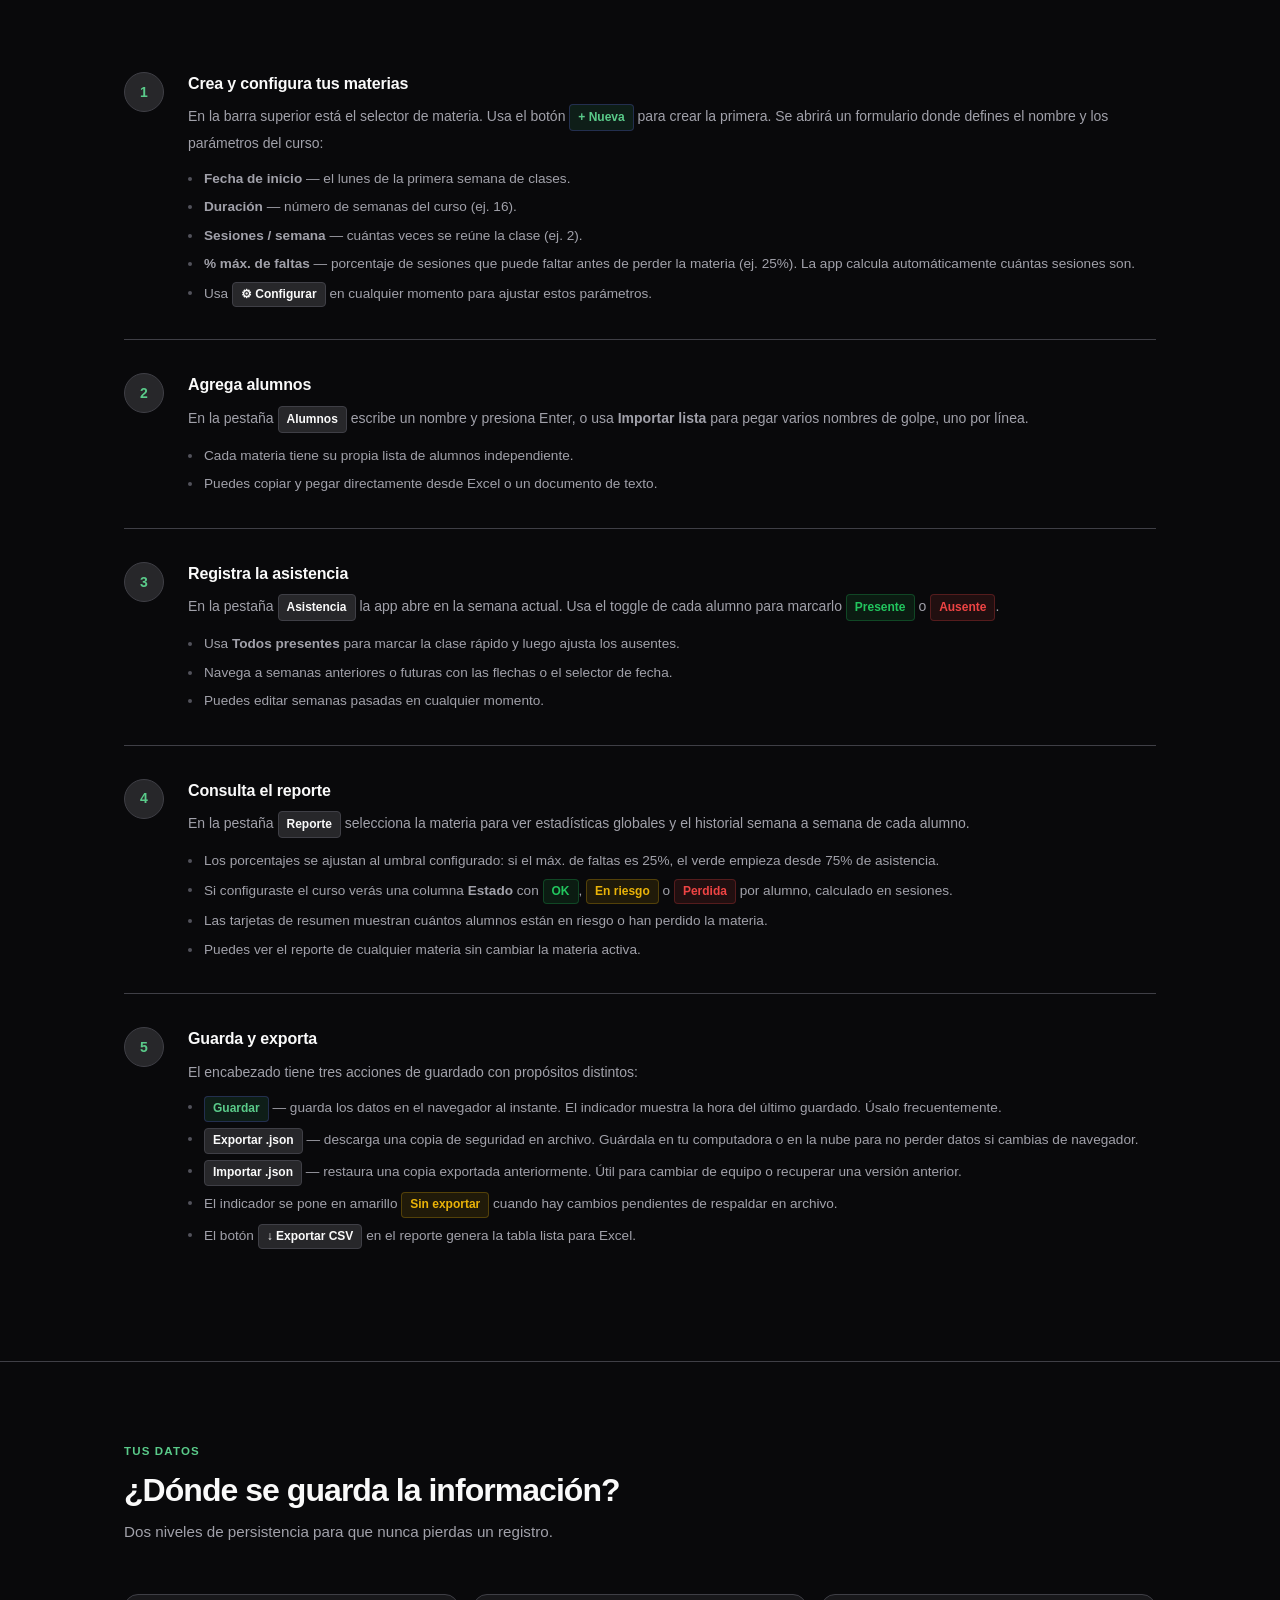
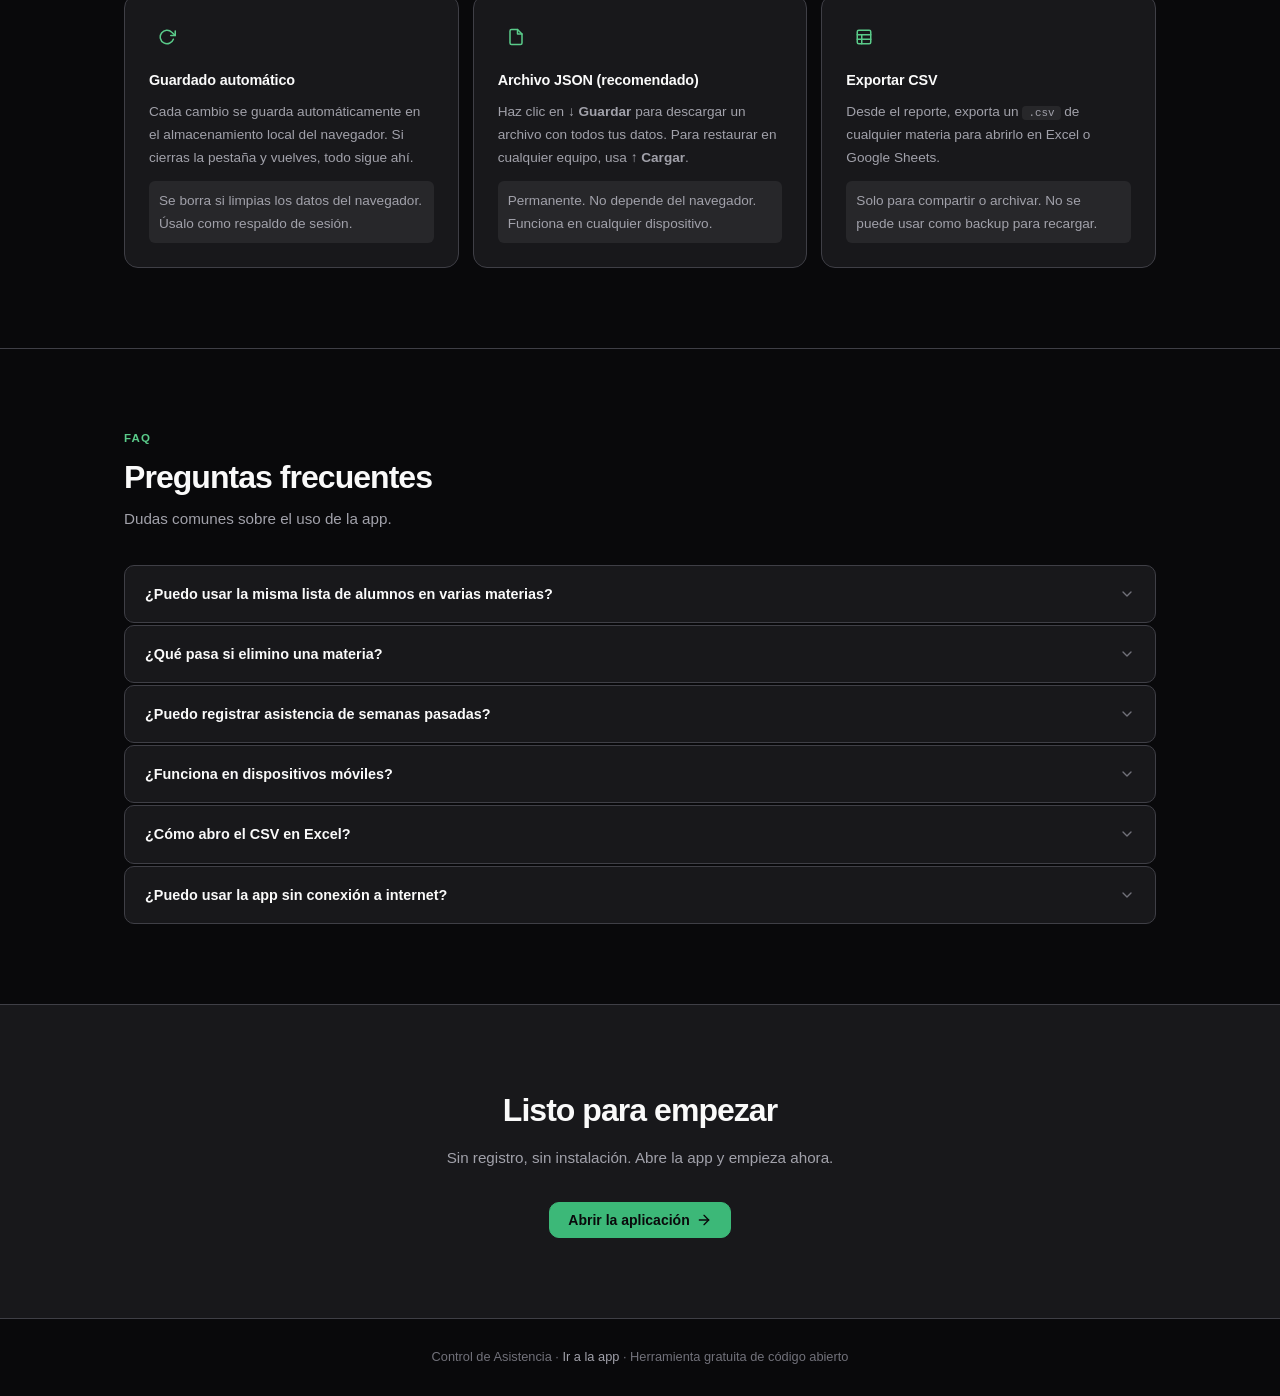
==== commit bad64061: "Add course config: date range, sessions/week, and loss percentage Each materia can now be configured" ====
--- a/index.html
+++ b/index.html
@@ -538,12 +538,14 @@
         <li class="step">
           <div class="step-num" aria-hidden="true">1</div>
           <div class="step-body">
-            <h3>Crea tus materias</h3>
-            <p>En la barra superior está el selector de materia. Usa el botón <span class="tag tag-accent">+ Nueva</span> para crear la primera (por ejemplo: Matemáticas, Historia, Inglés).</p>
+            <h3>Crea y configura tus materias</h3>
+            <p>En la barra superior está el selector de materia. Usa el botón <span class="tag tag-accent">+ Nueva</span> para crear la primera. Se abrirá un formulario donde defines el nombre y los parámetros del curso:</p>
             <ul>
-              <li>Puedes crear todas las materias que necesites.</li>
-              <li>Usa <span class="tag">✎ Renombrar</span> para cambiar el nombre en cualquier momento.</li>
-              <li>El selector cambia de materia al instante y todo el contenido se actualiza.</li>
+              <li><strong>Fecha de inicio</strong> — el lunes de la primera semana de clases.</li>
+              <li><strong>Duración</strong> — número de semanas del curso (ej. 16).</li>
+              <li><strong>Sesiones / semana</strong> — cuántas veces se reúne la clase (ej. 2).</li>
+              <li><strong>% máx. de faltas</strong> — porcentaje de sesiones que puede faltar antes de perder la materia (ej. 25%). La app calcula automáticamente cuántas sesiones son.</li>
+              <li>Usa <span class="tag">⚙ Configurar</span> en cualquier momento para ajustar estos parámetros.</li>
             </ul>
           </div>
         </li>
@@ -579,7 +581,9 @@
             <h3>Consulta el reporte</h3>
             <p>En la pestaña <span class="tag">Reporte</span> selecciona la materia para ver estadísticas globales y el historial semana a semana de cada alumno.</p>
             <ul>
-              <li>Los porcentajes se muestran con indicadores de color: <span class="tag tag-green">≥ 80%</span> <span class="tag tag-warn">≥ 60%</span> <span class="tag tag-red">&lt; 60%</span></li>
+              <li>Los porcentajes se ajustan al umbral configurado: si el máx. de faltas es 25%, el verde empieza desde 75% de asistencia.</li>
+              <li>Si configuraste el curso verás una columna <strong>Estado</strong> con <span class="tag tag-green">OK</span>, <span class="tag tag-warn">En riesgo</span> o <span class="tag tag-red">Perdida</span> por alumno, calculado en sesiones.</li>
+              <li>Las tarjetas de resumen muestran cuántos alumnos están en riesgo o han perdido la materia.</li>
               <li>Puedes ver el reporte de cualquier materia sin cambiar la materia activa.</li>
             </ul>
           </div>
--- a/styles.css
+++ b/styles.css
@@ -149,6 +149,7 @@
 /* ─── INPUTS ──────────────────────────────────────────────── */
 input[type="text"],
 input[type="date"],
+input[type="number"],
 textarea,
 select {
   background: var(--surface-2);
@@ -164,6 +165,7 @@
 }
 input[type="text"]:focus,
 input[type="date"]:focus,
+input[type="number"]:focus,
 textarea:focus,
 select:focus    { border-color: var(--accent); }
 textarea        { resize: vertical; min-height: 120px; }
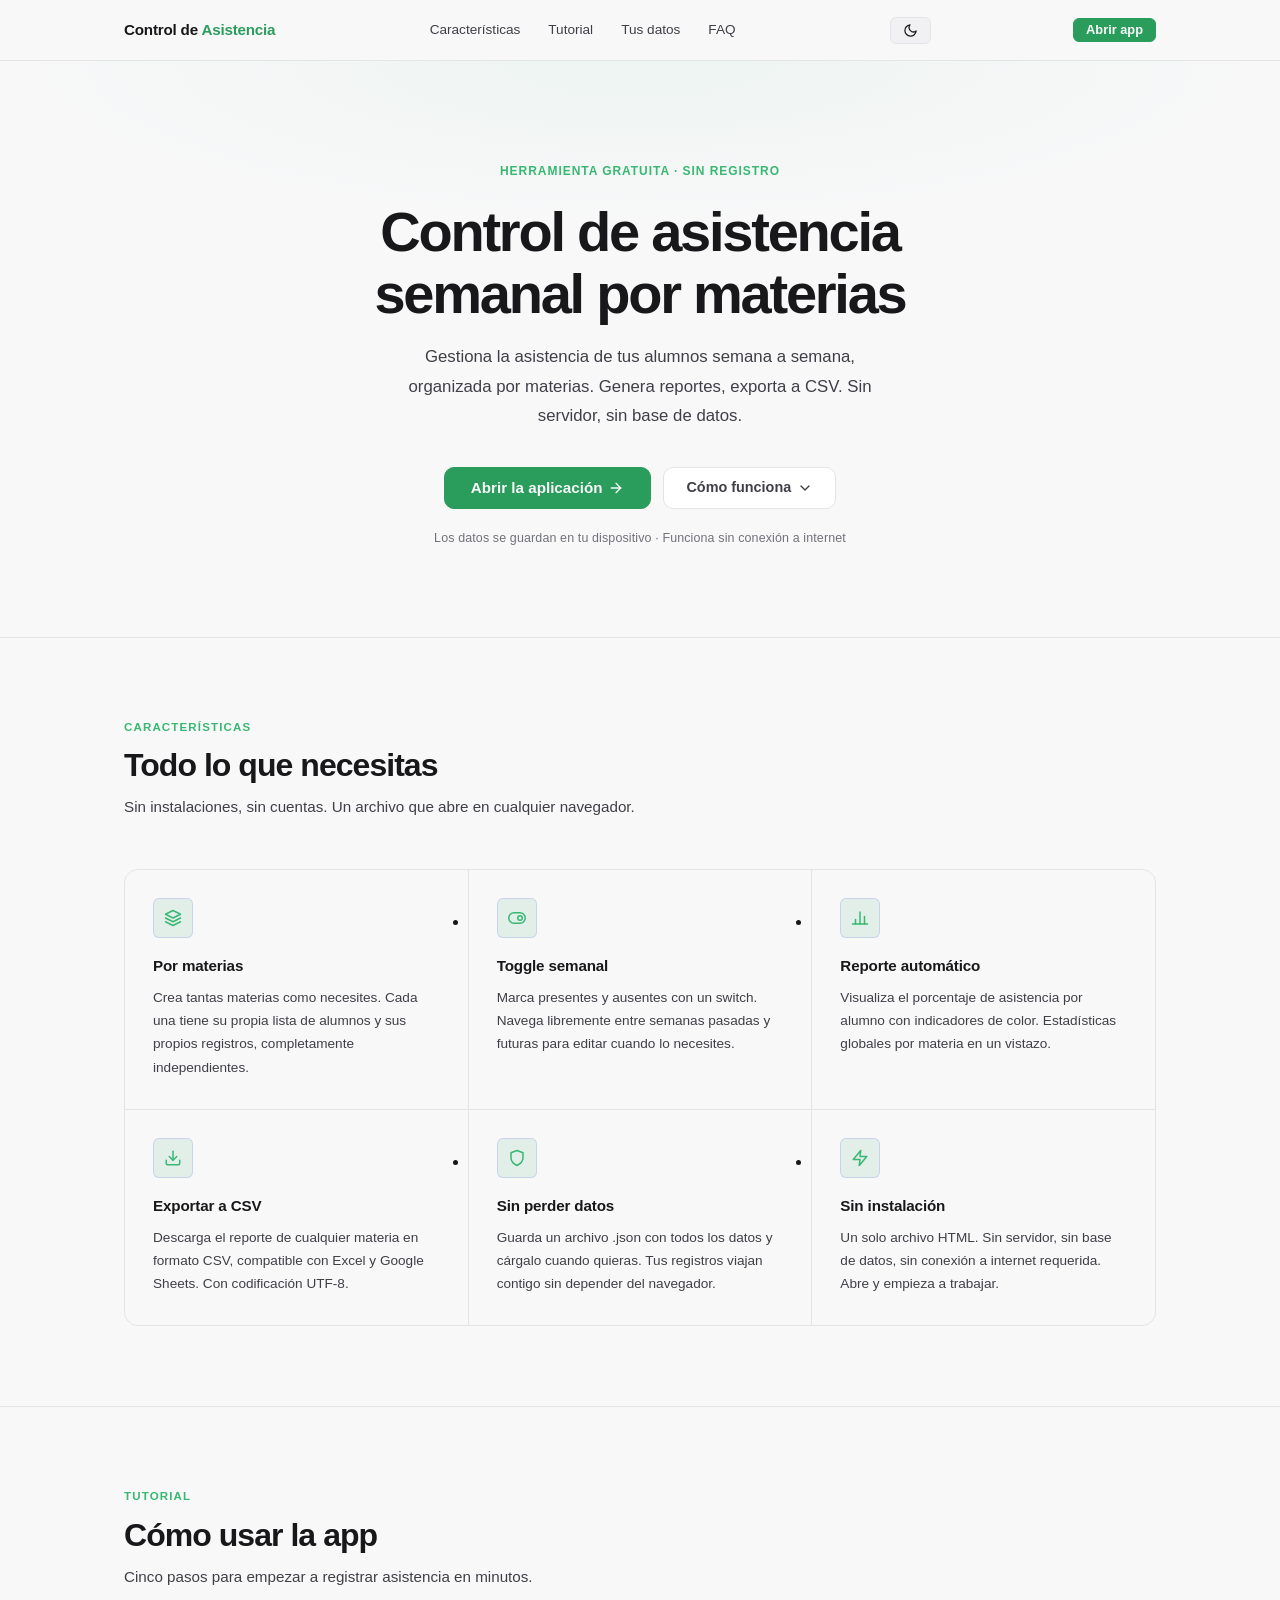
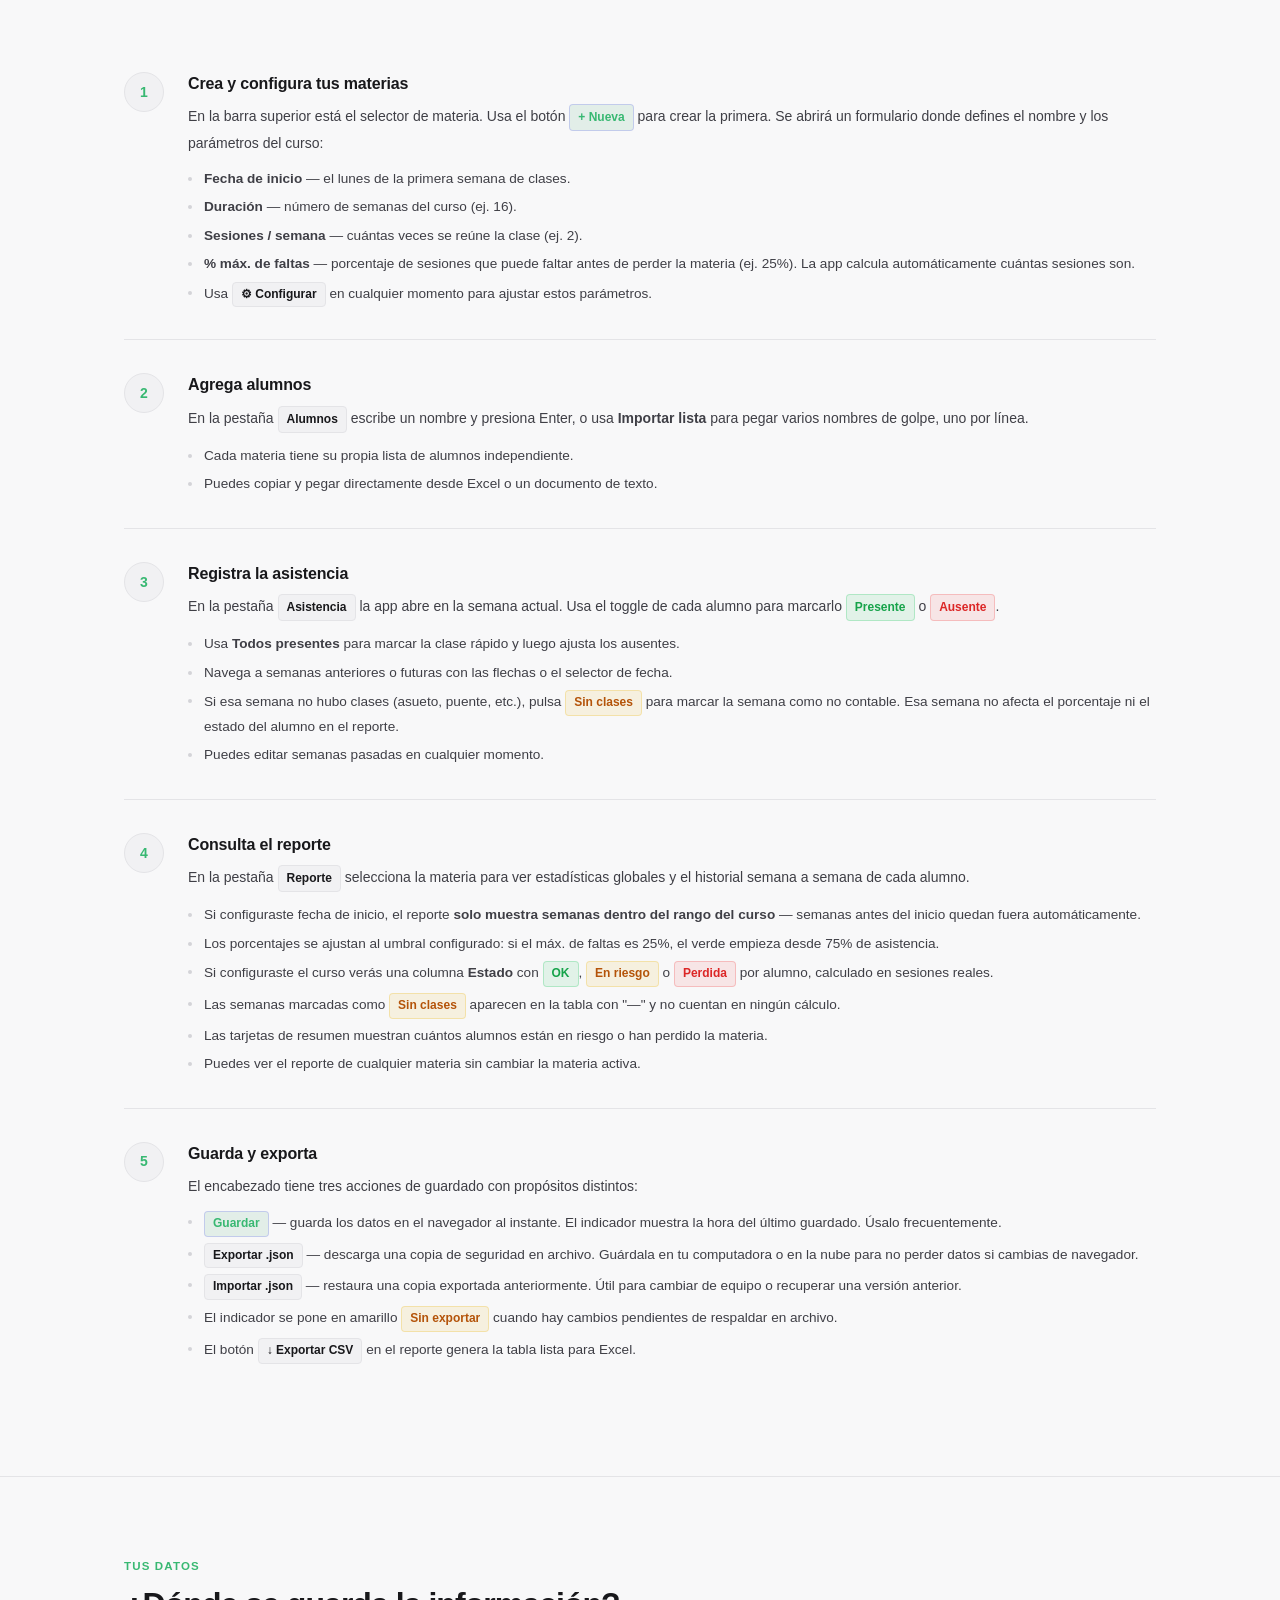
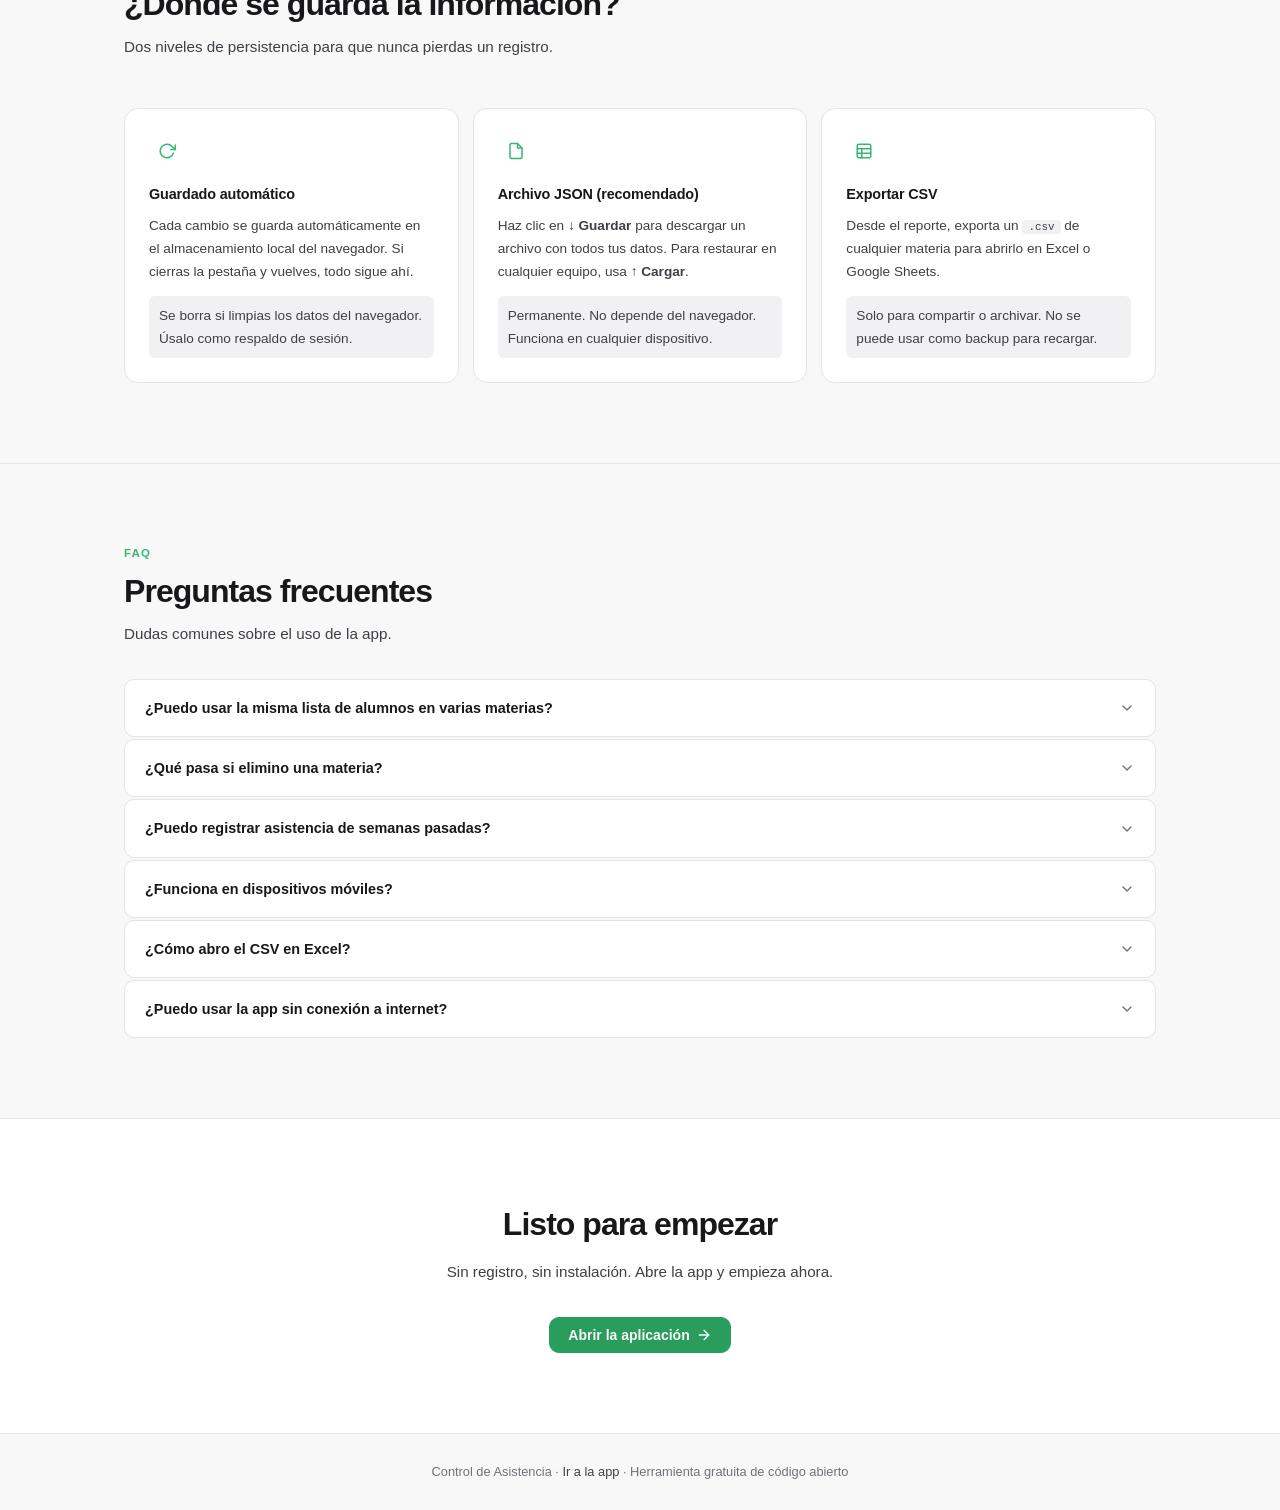
==== commit edb32a1f: "Add light mode, noClass weeks, and date-range report filter - Light/dark mode toggle (sun/moon icon)" ====
--- a/index.html
+++ b/index.html
@@ -6,6 +6,7 @@
   <meta name="description" content="Gestiona la asistencia de tus alumnos semana a semana por materias. Genera reportes automáticos y exporta a CSV. Sin registro, sin instalación." />
   <title>Control de Asistencia · Gestión semanal por materias</title>
 
+  <script>!function(){var t=localStorage.getItem('theme');if(t==='light'||!t&&matchMedia('(prefers-color-scheme:light)').matches)document.documentElement.classList.add('light-mode')}()</script>
   <link rel="stylesheet" href="styles.css" />
 
   <style>
@@ -19,6 +20,7 @@
       -webkit-backdrop-filter: blur(12px);
       border-bottom: 1px solid var(--border);
     }
+    .light-mode .site-header { background: rgba(248,248,249,.92); }
     .header-inner {
       max-width: 1080px;
       margin: 0 auto;
@@ -420,6 +422,12 @@
     <symbol id="i-arrow-right" viewBox="0 0 24 24" fill="none" stroke="currentColor" stroke-width="2" stroke-linecap="round" stroke-linejoin="round">
       <line x1="5" y1="12" x2="19" y2="12"/><polyline points="12 5 19 12 12 19"/>
     </symbol>
+    <symbol id="i-sun" viewBox="0 0 24 24" fill="none" stroke="currentColor" stroke-width="2" stroke-linecap="round" stroke-linejoin="round">
+      <circle cx="12" cy="12" r="5"/><line x1="12" y1="1" x2="12" y2="3"/><line x1="12" y1="21" x2="12" y2="23"/><line x1="4.22" y1="4.22" x2="5.64" y2="5.64"/><line x1="18.36" y1="18.36" x2="19.78" y2="19.78"/><line x1="1" y1="12" x2="3" y2="12"/><line x1="21" y1="12" x2="23" y2="12"/><line x1="4.22" y1="19.78" x2="5.64" y2="18.36"/><line x1="18.36" y1="5.64" x2="19.78" y2="4.22"/>
+    </symbol>
+    <symbol id="i-moon" viewBox="0 0 24 24" fill="none" stroke="currentColor" stroke-width="2" stroke-linecap="round" stroke-linejoin="round">
+      <path d="M21 12.79A9 9 0 1 1 11.21 3 7 7 0 0 0 21 12.79z"/>
+    </symbol>
   </svg>
 
   <!-- Skip navigation -->
@@ -437,6 +445,9 @@
         <a href="#datos"           class="nav-link">Tus datos</a>
         <a href="#faq"             class="nav-link">FAQ</a>
       </nav>
+      <button id="theme-toggle" class="btn btn-ghost btn-sm" onclick="toggleTheme()" aria-label="Cambiar a modo claro" title="Cambiar a modo claro">
+        <svg width="15" height="15" aria-hidden="true" focusable="false"><use href="#i-sun"/></svg>
+      </button>
       <a href="asistencia.html" class="btn btn-primary btn-sm" aria-label="Abrir la aplicación de asistencia">
         Abrir app
       </a>
@@ -570,6 +581,7 @@
             <ul>
               <li>Usa <strong>Todos presentes</strong> para marcar la clase rápido y luego ajusta los ausentes.</li>
               <li>Navega a semanas anteriores o futuras con las flechas o el selector de fecha.</li>
+              <li>Si esa semana no hubo clases (asueto, puente, etc.), pulsa <span class="tag tag-warn">Sin clases</span> para marcar la semana como no contable. Esa semana no afecta el porcentaje ni el estado del alumno en el reporte.</li>
               <li>Puedes editar semanas pasadas en cualquier momento.</li>
             </ul>
           </div>
@@ -581,8 +593,10 @@
             <h3>Consulta el reporte</h3>
             <p>En la pestaña <span class="tag">Reporte</span> selecciona la materia para ver estadísticas globales y el historial semana a semana de cada alumno.</p>
             <ul>
+              <li>Si configuraste fecha de inicio, el reporte <strong>solo muestra semanas dentro del rango del curso</strong> — semanas antes del inicio quedan fuera automáticamente.</li>
               <li>Los porcentajes se ajustan al umbral configurado: si el máx. de faltas es 25%, el verde empieza desde 75% de asistencia.</li>
-              <li>Si configuraste el curso verás una columna <strong>Estado</strong> con <span class="tag tag-green">OK</span>, <span class="tag tag-warn">En riesgo</span> o <span class="tag tag-red">Perdida</span> por alumno, calculado en sesiones.</li>
+              <li>Si configuraste el curso verás una columna <strong>Estado</strong> con <span class="tag tag-green">OK</span>, <span class="tag tag-warn">En riesgo</span> o <span class="tag tag-red">Perdida</span> por alumno, calculado en sesiones reales.</li>
+              <li>Las semanas marcadas como <span class="tag tag-warn">Sin clases</span> aparecen en la tabla con "—" y no cuentan en ningún cálculo.</li>
               <li>Las tarjetas de resumen muestran cuántos alumnos están en riesgo o han perdido la materia.</li>
               <li>Puedes ver el reporte de cualquier materia sin cambiar la materia activa.</li>
             </ul>
@@ -758,6 +772,22 @@
   </footer>
 
   <script>
+    function toggleTheme() {
+      const isLight = document.documentElement.classList.toggle('light-mode');
+      localStorage.setItem('theme', isLight ? 'light' : 'dark');
+      updateThemeBtn();
+    }
+    function updateThemeBtn() {
+      const isLight = document.documentElement.classList.contains('light-mode');
+      const btn = document.getElementById('theme-toggle');
+      if (!btn) return;
+      btn.querySelector('use').setAttribute('href', isLight ? '#i-moon' : '#i-sun');
+      const lbl = isLight ? 'Cambiar a modo oscuro' : 'Cambiar a modo claro';
+      btn.setAttribute('aria-label', lbl);
+      btn.title = lbl;
+    }
+    updateThemeBtn();
+
     function toggleFaq(btn) {
       const item    = btn.closest('.faq-item');
       const isOpen  = item.hasAttribute('data-open');
--- a/styles.css
+++ b/styles.css
@@ -265,6 +265,29 @@
 .modal input   { margin-top: 14px; }
 .modal-footer  { display: flex; justify-content: flex-end; gap: 10px; margin-top: 20px; }
 
+/* ─── LIGHT MODE ──────────────────────────────────────────── */
+.light-mode {
+  --bg:        #f8f8f9;
+  --surface:   #ffffff;
+  --surface-2: #f1f1f3;
+  --border:    #e4e4e7;
+  --border-2:  #d4d4d8;
+
+  --accent:     #2a9d5c;
+  --accent-2:   #38b872;
+  --accent-dim: rgba(42, 157, 92, .1);
+
+  --present: #16a34a;
+  --absent:  #dc2626;
+  --warn:    #b45309;
+
+  --text:   #18181b;
+  --text-2: #3f3f46;
+  --text-3: #71717a;
+
+  --shadow: 0 4px 24px rgba(0, 0, 0, .06);
+}
+
 /* ─── ANIMATIONS ──────────────────────────────────────────── */
 @keyframes fadeIn {
   from { opacity: 0; transform: translateY(-5px); }
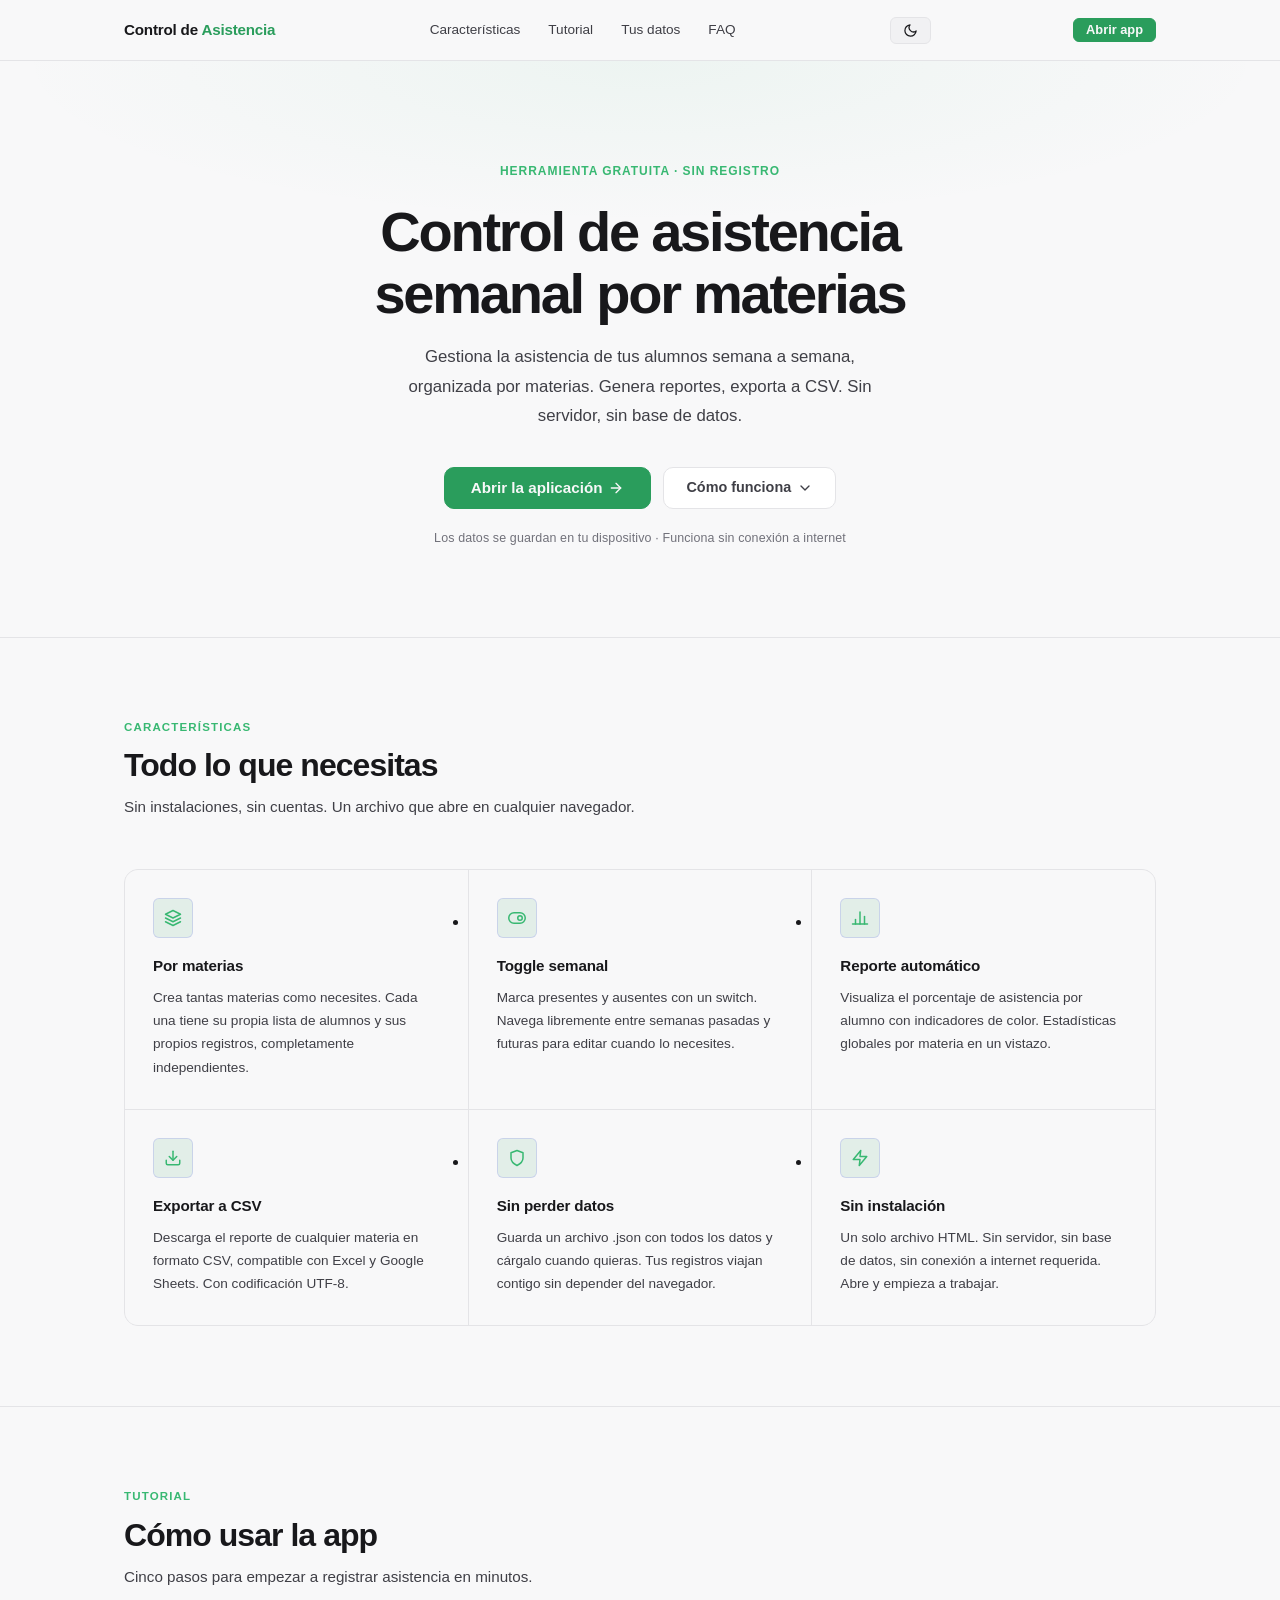
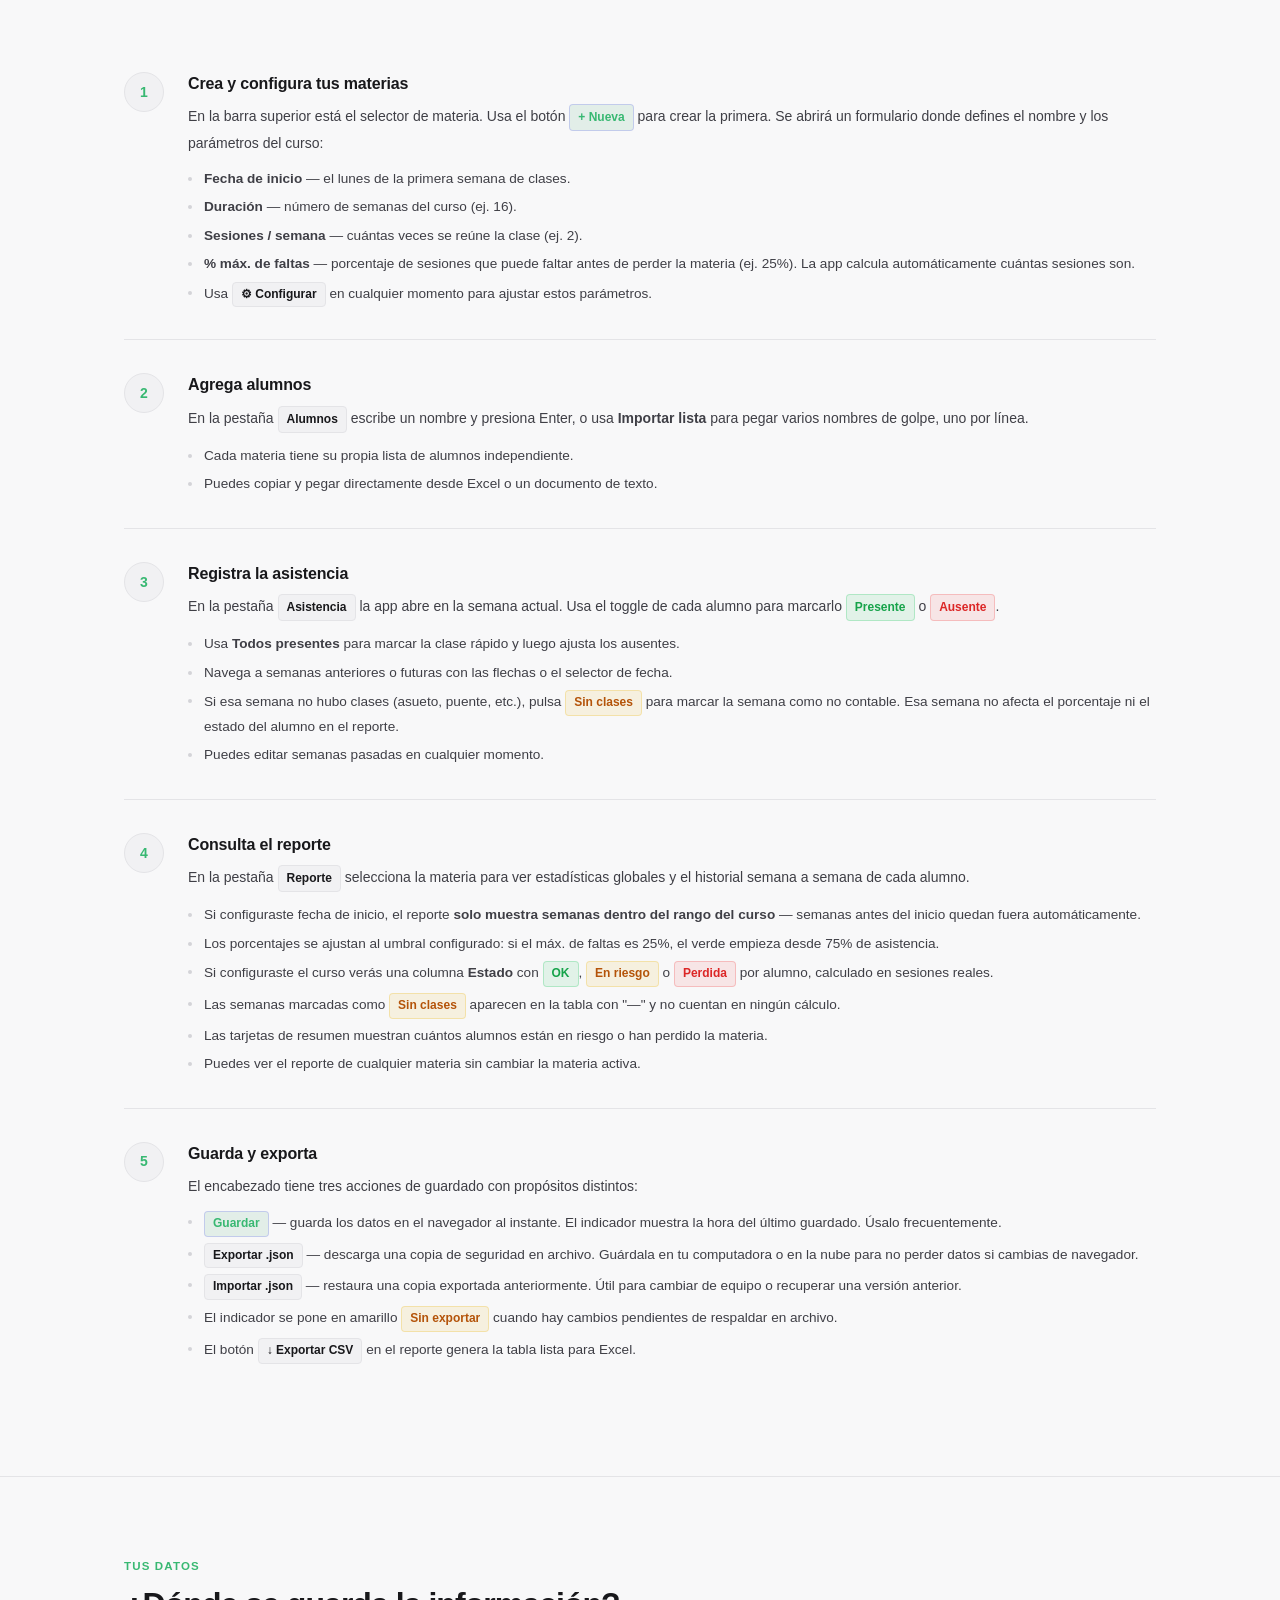
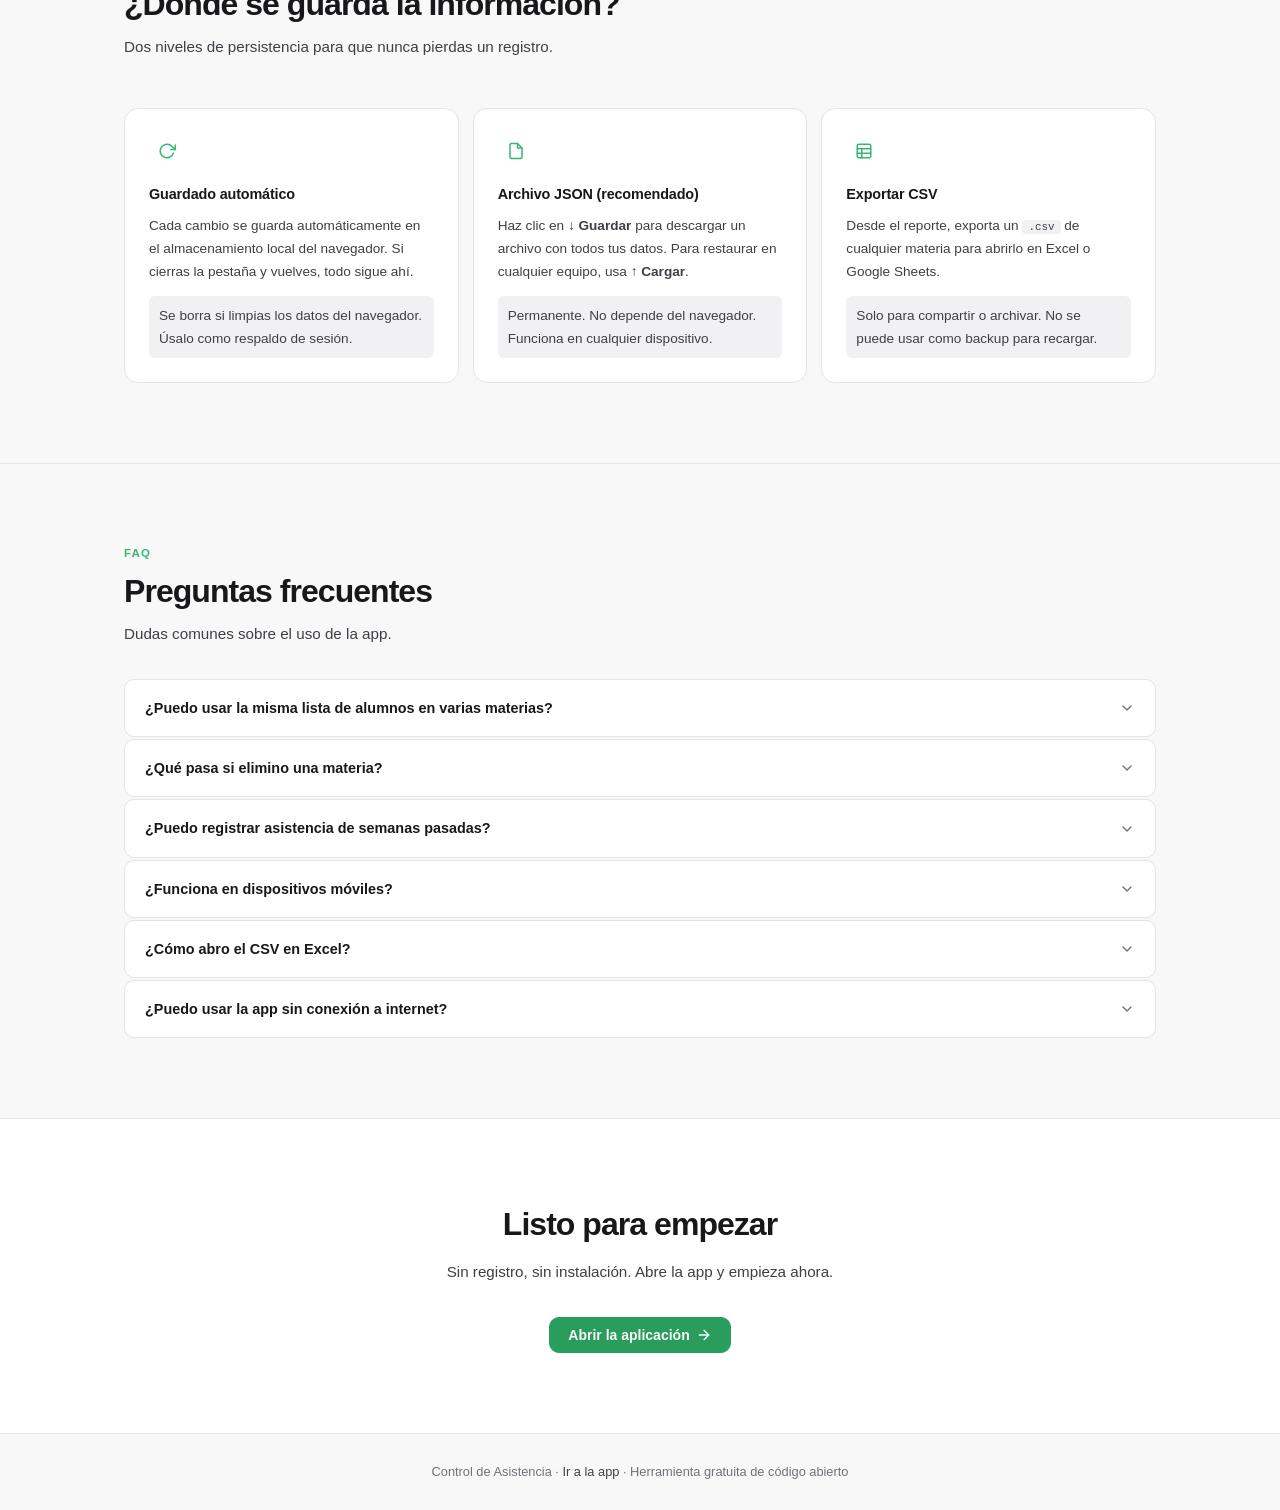
==== commit a7825452: "Fix light mode specificity and cap week navigation at current week - Change .light-mode to html.ligh" ====
--- a/index.html
+++ b/index.html
@@ -20,7 +20,7 @@
       -webkit-backdrop-filter: blur(12px);
       border-bottom: 1px solid var(--border);
     }
-    .light-mode .site-header { background: rgba(248,248,249,.92); }
+    html.light-mode .site-header { background: rgba(248,248,249,.92); }
     .header-inner {
       max-width: 1080px;
       margin: 0 auto;
--- a/styles.css
+++ b/styles.css
@@ -266,7 +266,8 @@
 .modal-footer  { display: flex; justify-content: flex-end; gap: 10px; margin-top: 20px; }
 
 /* ─── LIGHT MODE ──────────────────────────────────────────── */
-.light-mode {
+/* html.light-mode has specificity 0,1,1 — beats :root (0,1,0) */
+html.light-mode {
   --bg:        #f8f8f9;
   --surface:   #ffffff;
   --surface-2: #f1f1f3;
